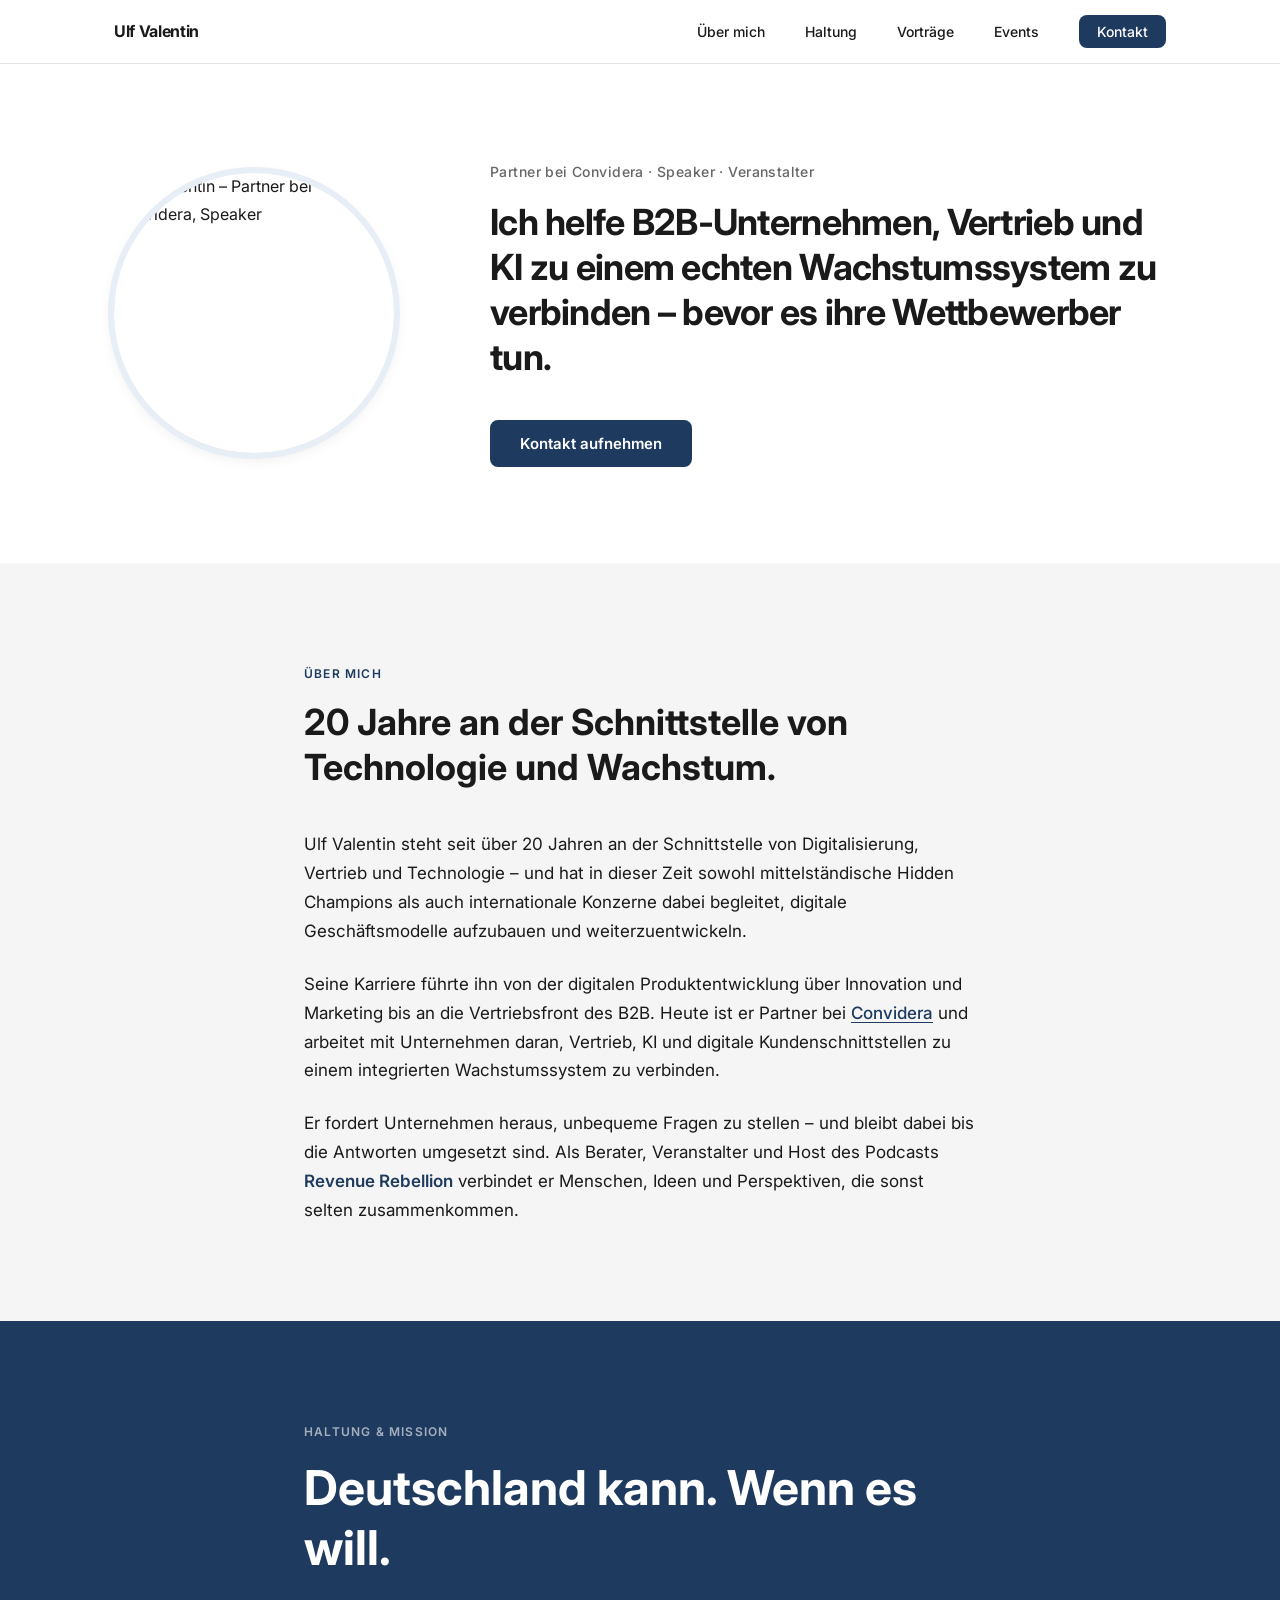
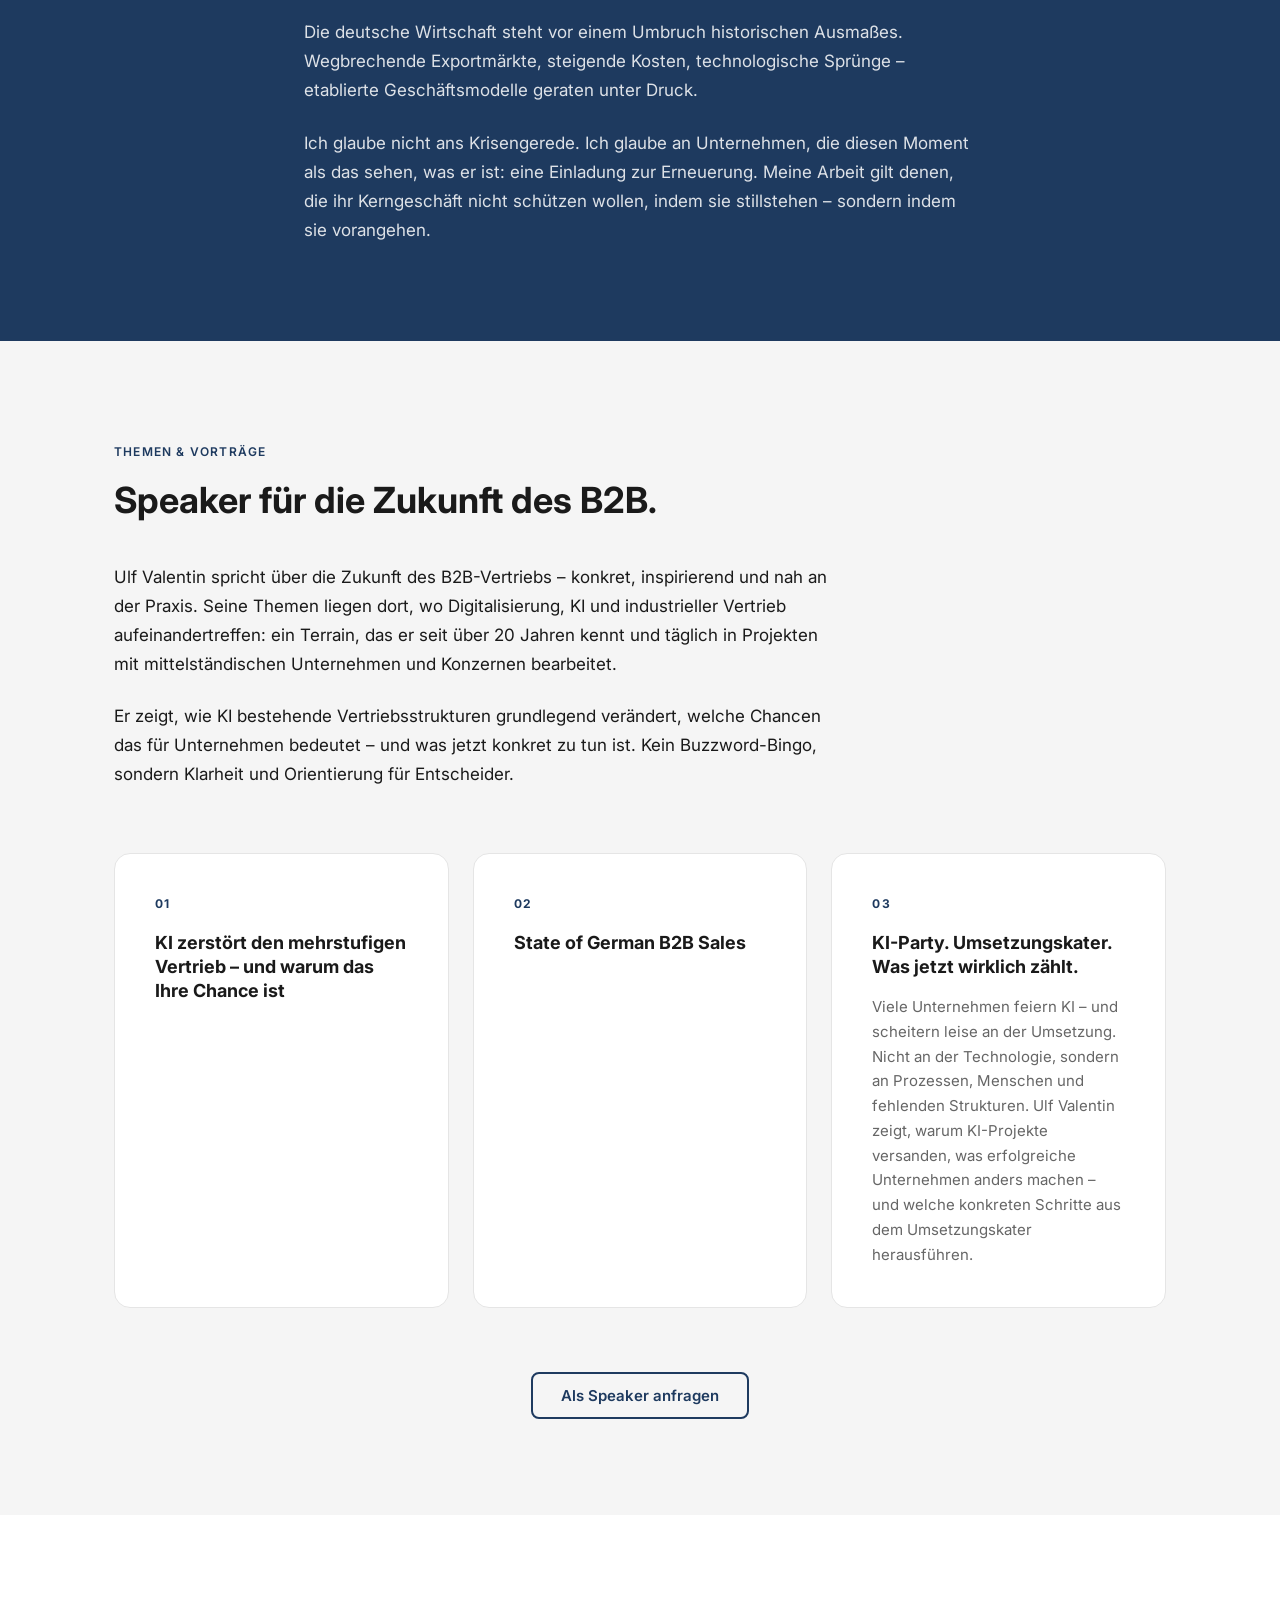
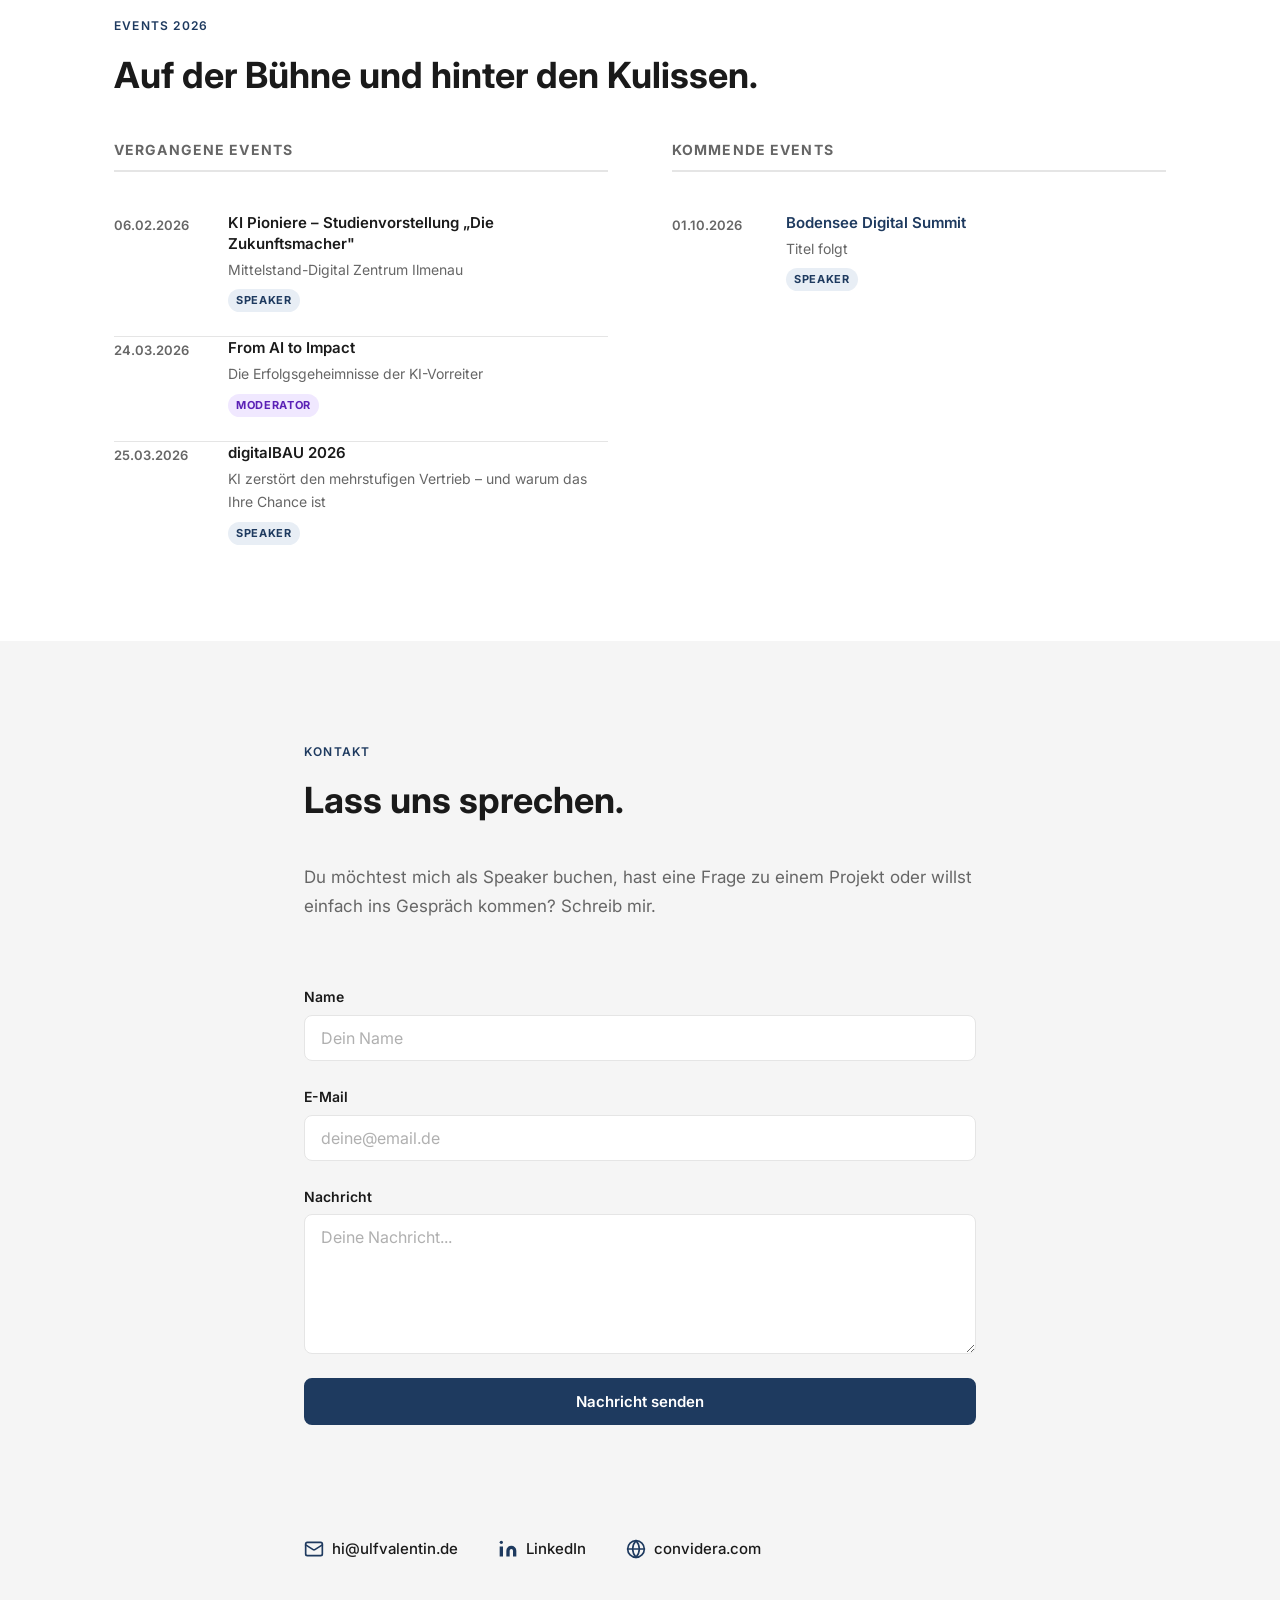
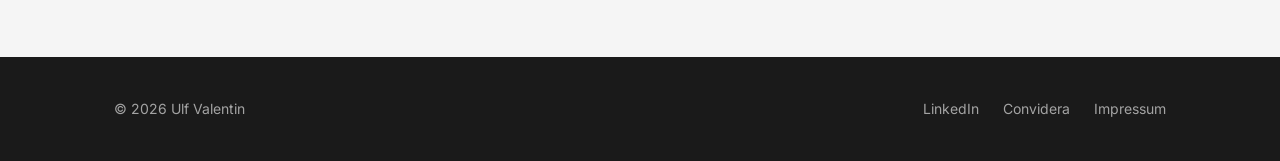
==== index.html @ 0f6b8760 "Add files via upload" ====
<!DOCTYPE html>
<html lang="de">
<head>
  <meta charset="UTF-8" />
  <meta name="viewport" content="width=device-width, initial-scale=1.0" />
  <meta name="description" content="Ulf Valentin – Partner bei Convidera, Speaker und Experte für B2B-Vertrieb und KI. Ich helfe Unternehmen, Vertrieb und KI zu einem echten Wachstumssystem zu verbinden." />
  <title>Ulf Valentin – B2B Vertrieb & KI</title>

  <!-- Favicon -->
  <link rel="icon" href="favicon.svg" type="image/svg+xml" />

  <!-- Google Fonts: Inter -->
  <link rel="preconnect" href="https://fonts.googleapis.com" />
  <link rel="preconnect" href="https://fonts.gstatic.com" crossorigin />
  <link href="https://fonts.googleapis.com/css2?family=Inter:wght@300;400;500;600;700&display=swap" rel="stylesheet" />

  <link rel="stylesheet" href="style.css" />
</head>
<body>

  <!-- ============================================================
       NAVIGATION
  ============================================================ -->
  <header class="site-header" id="top">
    <nav class="nav container">
      <a href="#top" class="nav-logo">Ulf Valentin</a>

      <!-- Desktop Navigation -->
      <ul class="nav-links" id="nav-links">
        <li><a href="#ueber-mich">Über mich</a></li>
        <li><a href="#haltung">Haltung</a></li>
        <li><a href="#vortraege">Vorträge</a></li>
        <li><a href="#events">Events</a></li>
        <li><a href="#kontakt" class="nav-cta">Kontakt</a></li>
      </ul>

      <!-- Mobile Hamburger -->
      <button class="nav-toggle" id="nav-toggle" aria-label="Navigation öffnen" aria-expanded="false">
        <span></span>
        <span></span>
        <span></span>
      </button>
    </nav>
  </header>


  <!-- ============================================================
       HERO
  ============================================================ -->
  <section class="hero">
    <div class="container hero-inner">
      <div class="hero-image-wrap">
        <img
          src="Ulf_Profilbild.jpg"
          alt="Ulf Valentin – Partner bei Convidera, Speaker"
          class="hero-image"
          width="320"
          height="320"
        />
      </div>

      <div class="hero-content">
        <p class="hero-eyebrow">Partner bei Convidera · Speaker · Veranstalter</p>
        <h1 class="hero-headline">
          Ich helfe B2B-Unternehmen, Vertrieb und KI zu einem echten Wachstumssystem zu verbinden – bevor es ihre Wettbewerber tun.
        </h1>
        <a href="#kontakt" class="btn btn-primary">Kontakt aufnehmen</a>
      </div>
    </div>
  </section>


  <!-- ============================================================
       ÜBER MICH
  ============================================================ -->
  <section class="section section-alt" id="ueber-mich">
    <div class="container section-narrow">
      <span class="section-label">Über mich</span>
      <h2 class="section-title">20 Jahre an der Schnittstelle von Technologie und Wachstum.</h2>

      <div class="bio-text">
        <p>
          Ulf Valentin steht seit über 20 Jahren an der Schnittstelle von Digitalisierung, Vertrieb und Technologie – und hat in dieser Zeit sowohl mittelständische Hidden Champions als auch internationale Konzerne dabei begleitet, digitale Geschäftsmodelle aufzubauen und weiterzuentwickeln.
        </p>
        <p>
          Seine Karriere führte ihn von der digitalen Produktentwicklung über Innovation und Marketing bis an die Vertriebsfront des B2B. Heute ist er Partner bei <a href="https://www.convidera.com" target="_blank" rel="noopener">Convidera</a> und arbeitet mit Unternehmen daran, Vertrieb, KI und digitale Kundenschnittstellen zu einem integrierten Wachstumssystem zu verbinden.
        </p>
        <p>
          Er fordert Unternehmen heraus, unbequeme Fragen zu stellen – und bleibt dabei bis die Antworten umgesetzt sind. Als Berater, Veranstalter und Host des Podcasts <strong>Revenue Rebellion</strong> verbindet er Menschen, Ideen und Perspektiven, die sonst selten zusammenkommen.
        </p>
      </div>
    </div>
  </section>


  <!-- ============================================================
       HALTUNG & MISSION
  ============================================================ -->
  <section class="section section-mission" id="haltung">
    <div class="container section-narrow">
      <span class="section-label">Haltung & Mission</span>
      <h2 class="section-title mission-headline">Deutschland kann. Wenn es will.</h2>

      <div class="mission-text">
        <p>
          Die deutsche Wirtschaft steht vor einem Umbruch historischen Ausmaßes. Wegbrechende Exportmärkte, steigende Kosten, technologische Sprünge – etablierte Geschäftsmodelle geraten unter Druck.
        </p>
        <p>
          Ich glaube nicht ans Krisengerede. Ich glaube an Unternehmen, die diesen Moment als das sehen, was er ist: eine Einladung zur Erneuerung. Meine Arbeit gilt denen, die ihr Kerngeschäft nicht schützen wollen, indem sie stillstehen – sondern indem sie vorangehen.
        </p>
      </div>
    </div>
  </section>


  <!-- ============================================================
       THEMEN & VORTRÄGE
  ============================================================ -->
  <section class="section section-alt" id="vortraege">
    <div class="container">
      <span class="section-label">Themen & Vorträge</span>
      <h2 class="section-title">Speaker für die Zukunft des B2B.</h2>

      <div class="speaker-bio">
        <p>
          Ulf Valentin spricht über die Zukunft des B2B-Vertriebs – konkret, inspirierend und nah an der Praxis. Seine Themen liegen dort, wo Digitalisierung, KI und industrieller Vertrieb aufeinandertreffen: ein Terrain, das er seit über 20 Jahren kennt und täglich in Projekten mit mittelständischen Unternehmen und Konzernen bearbeitet.
        </p>
        <p>
          Er zeigt, wie KI bestehende Vertriebsstrukturen grundlegend verändert, welche Chancen das für Unternehmen bedeutet – und was jetzt konkret zu tun ist. Kein Buzzword-Bingo, sondern Klarheit und Orientierung für Entscheider.
        </p>
      </div>

      <div class="talks-grid">

        <div class="talk-card">
          <div class="talk-number">01</div>
          <h3 class="talk-title">KI zerstört den mehrstufigen Vertrieb – und warum das Ihre Chance ist</h3>
        </div>

        <div class="talk-card">
          <div class="talk-number">02</div>
          <h3 class="talk-title">State of German B2B Sales</h3>
        </div>

        <div class="talk-card">
          <div class="talk-number">03</div>
          <h3 class="talk-title">KI-Party. Umsetzungskater. Was jetzt wirklich zählt.</h3>
          <p class="talk-desc">
            Viele Unternehmen feiern KI – und scheitern leise an der Umsetzung. Nicht an der Technologie, sondern an Prozessen, Menschen und fehlenden Strukturen. Ulf Valentin zeigt, warum KI-Projekte versanden, was erfolgreiche Unternehmen anders machen – und welche konkreten Schritte aus dem Umsetzungskater herausführen.
          </p>
        </div>

      </div>

      <div class="speaker-cta">
        <a href="#kontakt" class="btn btn-outline">Als Speaker anfragen</a>
      </div>
    </div>
  </section>


  <!-- ============================================================
       EVENTS
  ============================================================ -->
  <section class="section" id="events">
    <div class="container">
      <span class="section-label">Events 2026</span>
      <h2 class="section-title">Auf der Bühne und hinter den Kulissen.</h2>

      <div class="events-grid">

        <!-- Vergangene Events -->
        <div class="events-column">
          <h3 class="events-subheading">Vergangene Events</h3>

          <div class="event-item">
            <div class="event-date">06.02.2026</div>
            <div class="event-details">
              <strong class="event-name">KI Pioniere – Studienvorstellung „Die Zukunftsmacher"</strong>
              <span class="event-org">Mittelstand-Digital Zentrum Ilmenau</span>
              <span class="event-role role-speaker">Speaker</span>
            </div>
          </div>

          <div class="event-item">
            <div class="event-date">24.03.2026</div>
            <div class="event-details">
              <strong class="event-name">From AI to Impact</strong>
              <span class="event-talk">Die Erfolgsgeheimnisse der KI-Vorreiter</span>
              <span class="event-role role-moderator">Moderator</span>
            </div>
          </div>

          <div class="event-item">
            <div class="event-date">25.03.2026</div>
            <div class="event-details">
              <strong class="event-name">digitalBAU 2026</strong>
              <span class="event-talk">KI zerstört den mehrstufigen Vertrieb – und warum das Ihre Chance ist</span>
              <span class="event-role role-speaker">Speaker</span>
            </div>
          </div>
        </div>

        <!-- Kommende Events -->
        <div class="events-column">
          <h3 class="events-subheading">Kommende Events</h3>

          <div class="event-item event-upcoming">
            <div class="event-date">01.10.2026</div>
            <div class="event-details">
              <strong class="event-name">Bodensee Digital Summit</strong>
              <span class="event-talk">Titel folgt</span>
              <span class="event-role role-speaker">Speaker</span>
            </div>
          </div>
        </div>

      </div>
    </div>
  </section>


  <!-- ============================================================
       KONTAKT
  ============================================================ -->
  <section class="section section-alt" id="kontakt">
    <div class="container section-narrow">
      <span class="section-label">Kontakt</span>
      <h2 class="section-title">Lass uns sprechen.</h2>

      <p class="contact-intro">
        Du möchtest mich als Speaker buchen, hast eine Frage zu einem Projekt oder willst einfach ins Gespräch kommen? Schreib mir.
      </p>

      <!-- Kontaktformular via Formspree -->
      <!-- Ersetze DEINE_FORMSPREE_ID mit deiner Formspree-Formular-ID nach Registrierung auf formspree.io -->
      <form
        action="https://formspree.io/f/DEINE_FORMSPREE_ID"
        method="POST"
        class="contact-form"
        id="contact-form"
      >
        <div class="form-group">
          <label for="name">Name</label>
          <input
            type="text"
            id="name"
            name="name"
            placeholder="Dein Name"
            required
            autocomplete="name"
          />
        </div>

        <div class="form-group">
          <label for="email">E-Mail</label>
          <input
            type="email"
            id="email"
            name="email"
            placeholder="deine@email.de"
            required
            autocomplete="email"
          />
        </div>

        <div class="form-group">
          <label for="message">Nachricht</label>
          <textarea
            id="message"
            name="message"
            rows="5"
            placeholder="Deine Nachricht..."
            required
          ></textarea>
        </div>

        <!-- Honeypot-Feld gegen Spam (unsichtbar für echte User) -->
        <input type="text" name="_gotcha" style="display:none" />

        <!-- Weiterleitungs-URL nach dem Absenden -->
        <input type="hidden" name="_next" value="https://ulfvalentin.de/#kontakt" />

        <button type="submit" class="btn btn-primary btn-full">Nachricht senden</button>

        <p class="form-success" id="form-success" aria-live="polite"></p>
      </form>

      <!-- Direkte Kontaktoptionen -->
      <div class="contact-links">
        <a href="mailto:hi@ulfvalentin.de" class="contact-link">
          <svg aria-hidden="true" width="20" height="20" viewBox="0 0 24 24" fill="none" stroke="currentColor" stroke-width="2" stroke-linecap="round" stroke-linejoin="round"><rect x="2" y="4" width="20" height="16" rx="2"/><path d="m22 7-8.97 5.7a1.94 1.94 0 0 1-2.06 0L2 7"/></svg>
          hi@ulfvalentin.de
        </a>
        <a href="https://www.linkedin.com/in/uvalentin/" target="_blank" rel="noopener" class="contact-link">
          <svg aria-hidden="true" width="20" height="20" viewBox="0 0 24 24" fill="currentColor"><path d="M16 8a6 6 0 0 1 6 6v7h-4v-7a2 2 0 0 0-2-2 2 2 0 0 0-2 2v7h-4v-7a6 6 0 0 1 6-6z"/><rect x="2" y="9" width="4" height="12"/><circle cx="4" cy="4" r="2"/></svg>
          LinkedIn
        </a>
        <a href="https://www.convidera.com" target="_blank" rel="noopener" class="contact-link">
          <svg aria-hidden="true" width="20" height="20" viewBox="0 0 24 24" fill="none" stroke="currentColor" stroke-width="2" stroke-linecap="round" stroke-linejoin="round"><circle cx="12" cy="12" r="10"/><path d="M12 2a15.3 15.3 0 0 1 4 10 15.3 15.3 0 0 1-4 10 15.3 15.3 0 0 1-4-10 15.3 15.3 0 0 1 4-10z"/><path d="M2 12h20"/></svg>
          convidera.com
        </a>
      </div>
    </div>
  </section>


  <!-- ============================================================
       FOOTER
  ============================================================ -->
  <footer class="footer">
    <div class="container footer-inner">
      <p class="footer-copy">© 2026 Ulf Valentin</p>

      <nav class="footer-links" aria-label="Footer Navigation">
        <a href="https://www.linkedin.com/in/uvalentin/" target="_blank" rel="noopener">LinkedIn</a>
        <a href="https://www.convidera.com" target="_blank" rel="noopener">Convidera</a>
        <a href="impressum.html">Impressum</a>
      </nav>
    </div>
  </footer>


  <!-- ============================================================
       MINIMAL JAVASCRIPT: Mobile Navigation
  ============================================================ -->
  <script>
    const toggle = document.getElementById('nav-toggle');
    const navLinks = document.getElementById('nav-links');

    toggle.addEventListener('click', function () {
      const isOpen = navLinks.classList.toggle('is-open');
      toggle.setAttribute('aria-expanded', isOpen);
    });

    // Close mobile nav when a link is clicked
    navLinks.querySelectorAll('a').forEach(function (link) {
      link.addEventListener('click', function () {
        navLinks.classList.remove('is-open');
        toggle.setAttribute('aria-expanded', 'false');
      });
    });
  </script>

</body>
</html>
---- style.css ----
/* ============================================================
   STYLE.CSS – ulfvalentin.de
   Mobile-first, pure CSS, keine Frameworks
   ============================================================ */


/* ------------------------------------------------------------
   CSS CUSTOM PROPERTIES (Design Tokens)
------------------------------------------------------------ */
:root {
  --color-bg:        #ffffff;
  --color-bg-alt:    #f5f5f5;
  --color-text:      #1a1a1a;
  --color-text-muted:#666666;
  --color-accent:    #1e3a5f;
  --color-accent-light: #e8eef5;
  --color-border:    #e5e5e5;

  --font-family: 'Inter', system-ui, -apple-system, sans-serif;

  --space-xs:  0.5rem;   /*  8px */
  --space-sm:  1rem;     /* 16px */
  --space-md:  1.5rem;   /* 24px */
  --space-lg:  2.5rem;   /* 40px */
  --space-xl:  4rem;     /* 64px */
  --space-2xl: 6rem;     /* 96px */

  --radius-sm: 4px;
  --radius-md: 8px;
  --radius-lg: 16px;
  --radius-full: 9999px;

  --shadow-sm: 0 1px 3px rgba(0,0,0,.08);
  --shadow-md: 0 4px 16px rgba(0,0,0,.10);

  --transition: 0.2s ease;

  --max-width: 1100px;
  --max-width-narrow: 720px;

  --header-height: 64px;
}


/* ------------------------------------------------------------
   RESET & BASE
------------------------------------------------------------ */
*, *::before, *::after {
  box-sizing: border-box;
  margin: 0;
  padding: 0;
}

html {
  scroll-behavior: smooth;
  scroll-padding-top: var(--header-height);
  font-size: 16px;
}

body {
  font-family: var(--font-family);
  color: var(--color-text);
  background: var(--color-bg);
  line-height: 1.7;
  -webkit-font-smoothing: antialiased;
}

img {
  display: block;
  max-width: 100%;
  height: auto;
}

a {
  color: var(--color-accent);
  text-decoration: none;
  transition: opacity var(--transition);
}

a:hover {
  opacity: 0.75;
}

ul {
  list-style: none;
}

button {
  cursor: pointer;
  border: none;
  background: none;
  font-family: inherit;
}


/* ------------------------------------------------------------
   LAYOUT HELPERS
------------------------------------------------------------ */
.container {
  width: 100%;
  max-width: var(--max-width);
  margin: 0 auto;
  padding: 0 var(--space-md);
}

.section-narrow {
  max-width: var(--max-width-narrow);
  margin: 0 auto;
}

.section {
  padding: var(--space-xl) 0;
}

.section-alt {
  background: var(--color-bg-alt);
}


/* ------------------------------------------------------------
   TYPOGRAPHY COMPONENTS
------------------------------------------------------------ */
.section-label {
  display: inline-block;
  font-size: 0.75rem;
  font-weight: 600;
  letter-spacing: 0.1em;
  text-transform: uppercase;
  color: var(--color-accent);
  margin-bottom: var(--space-sm);
}

.section-title {
  font-size: clamp(1.5rem, 4vw, 2.25rem);
  font-weight: 700;
  line-height: 1.25;
  color: var(--color-text);
  margin-bottom: var(--space-lg);
}

.section-title.mission-headline {
  font-size: clamp(2rem, 5vw, 3rem);
  color: var(--color-accent);
}


/* ------------------------------------------------------------
   BUTTONS
------------------------------------------------------------ */
.btn {
  display: inline-flex;
  align-items: center;
  justify-content: center;
  gap: var(--space-xs);
  padding: 0.875rem 1.75rem;
  border-radius: var(--radius-md);
  font-size: 0.9375rem;
  font-weight: 600;
  font-family: inherit;
  line-height: 1;
  transition: background var(--transition), color var(--transition), box-shadow var(--transition), transform var(--transition);
  cursor: pointer;
  text-decoration: none;
}

.btn:hover {
  opacity: 1;
  transform: translateY(-1px);
}

.btn-primary {
  background: var(--color-accent);
  color: #ffffff;
  border: 2px solid var(--color-accent);
}

.btn-primary:hover {
  background: #162e4d;
  border-color: #162e4d;
  box-shadow: var(--shadow-md);
}

.btn-outline {
  background: transparent;
  color: var(--color-accent);
  border: 2px solid var(--color-accent);
}

.btn-outline:hover {
  background: var(--color-accent-light);
}

.btn-full {
  width: 100%;
}


/* ------------------------------------------------------------
   NAVIGATION
------------------------------------------------------------ */
.site-header {
  position: sticky;
  top: 0;
  z-index: 100;
  background: rgba(255,255,255,0.95);
  backdrop-filter: blur(8px);
  border-bottom: 1px solid var(--color-border);
  height: var(--header-height);
}

.nav {
  display: flex;
  align-items: center;
  justify-content: space-between;
  height: 100%;
}

.nav-logo {
  font-size: 1rem;
  font-weight: 700;
  color: var(--color-text);
  letter-spacing: -0.02em;
  text-decoration: none;
}

.nav-logo:hover {
  opacity: 1;
  color: var(--color-accent);
}

.nav-links {
  display: flex;
  align-items: center;
  gap: var(--space-lg);
}

.nav-links a {
  font-size: 0.875rem;
  font-weight: 500;
  color: var(--color-text);
  text-decoration: none;
  transition: color var(--transition);
}

.nav-links a:hover {
  color: var(--color-accent);
  opacity: 1;
}

.nav-cta {
  background: var(--color-accent);
  color: #ffffff !important;
  padding: 0.5rem 1.125rem;
  border-radius: var(--radius-md);
  transition: background var(--transition) !important;
}

.nav-cta:hover {
  background: #162e4d !important;
  opacity: 1 !important;
}

/* Hamburger Button */
.nav-toggle {
  display: none;
  flex-direction: column;
  justify-content: space-between;
  width: 24px;
  height: 18px;
  padding: 0;
  background: none;
  border: none;
  cursor: pointer;
}

.nav-toggle span {
  display: block;
  width: 100%;
  height: 2px;
  background: var(--color-text);
  border-radius: 2px;
  transition: transform var(--transition), opacity var(--transition);
}


/* ------------------------------------------------------------
   HERO
------------------------------------------------------------ */
.hero {
  padding: var(--space-xl) 0;
  background: var(--color-bg);
}

.hero-inner {
  display: flex;
  flex-direction: column;
  align-items: center;
  gap: var(--space-xl);
  text-align: center;
}

.hero-image-wrap {
  flex-shrink: 0;
}

.hero-image {
  width: 200px;
  height: 200px;
  border-radius: var(--radius-full);
  object-fit: cover;
  object-position: center top;
  box-shadow: 0 0 0 6px var(--color-accent-light), var(--shadow-md);
}

.hero-content {
  max-width: 680px;
}

.hero-eyebrow {
  font-size: 0.875rem;
  font-weight: 500;
  color: var(--color-text-muted);
  letter-spacing: 0.03em;
  margin-bottom: var(--space-sm);
}

.hero-headline {
  font-size: clamp(1.5rem, 4vw, 2.25rem);
  font-weight: 700;
  line-height: 1.25;
  color: var(--color-text);
  margin-bottom: var(--space-lg);
  letter-spacing: -0.02em;
}


/* ------------------------------------------------------------
   ÜBER MICH
------------------------------------------------------------ */
.bio-text p {
  font-size: 1.0625rem;
  color: var(--color-text);
  margin-bottom: var(--space-md);
}

.bio-text p:last-child {
  margin-bottom: 0;
}

.bio-text a {
  font-weight: 500;
  text-decoration: underline;
  text-underline-offset: 3px;
}

.bio-text strong {
  font-weight: 600;
  color: var(--color-accent);
}


/* ------------------------------------------------------------
   MISSION
------------------------------------------------------------ */
.section-mission {
  background: var(--color-accent);
}

.section-mission .section-label {
  color: rgba(255,255,255,0.6);
}

.section-mission .section-title {
  color: #ffffff;
}

.mission-text p {
  font-size: 1.0625rem;
  color: rgba(255,255,255,0.85);
  margin-bottom: var(--space-md);
}

.mission-text p:last-child {
  margin-bottom: 0;
}


/* ------------------------------------------------------------
   THEMEN & VORTRÄGE
------------------------------------------------------------ */
.speaker-bio {
  max-width: var(--max-width-narrow);
  margin-bottom: var(--space-xl);
}

.speaker-bio p {
  font-size: 1.0625rem;
  color: var(--color-text);
  margin-bottom: var(--space-md);
}

.speaker-bio p:last-child {
  margin-bottom: 0;
}

.talks-grid {
  display: grid;
  grid-template-columns: 1fr;
  gap: var(--space-md);
  margin-bottom: var(--space-xl);
}

.talk-card {
  background: var(--color-bg);
  border: 1px solid var(--color-border);
  border-radius: var(--radius-lg);
  padding: var(--space-lg);
  position: relative;
  transition: box-shadow var(--transition), transform var(--transition);
}

.talk-card:hover {
  box-shadow: var(--shadow-md);
  transform: translateY(-2px);
}

.talk-number {
  font-size: 0.75rem;
  font-weight: 700;
  letter-spacing: 0.1em;
  color: var(--color-accent);
  margin-bottom: var(--space-sm);
}

.talk-title {
  font-size: 1.125rem;
  font-weight: 700;
  line-height: 1.35;
  color: var(--color-text);
  margin-bottom: var(--space-sm);
}

.talk-desc {
  font-size: 0.9375rem;
  color: var(--color-text-muted);
  line-height: 1.65;
  margin-top: var(--space-sm);
}

.speaker-cta {
  text-align: center;
}


/* ------------------------------------------------------------
   EVENTS
------------------------------------------------------------ */
.events-grid {
  display: grid;
  grid-template-columns: 1fr;
  gap: var(--space-xl);
}

.events-subheading {
  font-size: 0.875rem;
  font-weight: 700;
  text-transform: uppercase;
  letter-spacing: 0.08em;
  color: var(--color-text-muted);
  margin-bottom: var(--space-lg);
  padding-bottom: var(--space-xs);
  border-bottom: 2px solid var(--color-border);
}

.event-item {
  display: flex;
  gap: var(--space-md);
  padding-bottom: var(--space-md);
  border-bottom: 1px solid var(--color-border);
}

.event-item:last-child {
  border-bottom: none;
  padding-bottom: 0;
}

.event-upcoming .event-name {
  color: var(--color-accent);
}

.event-date {
  flex-shrink: 0;
  font-size: 0.8125rem;
  font-weight: 600;
  color: var(--color-text-muted);
  min-width: 90px;
  padding-top: 2px;
}

.event-details {
  display: flex;
  flex-direction: column;
  gap: 4px;
}

.event-name {
  font-size: 0.9375rem;
  font-weight: 600;
  color: var(--color-text);
  line-height: 1.4;
}

.event-org,
.event-talk {
  font-size: 0.875rem;
  color: var(--color-text-muted);
}

.event-role {
  display: inline-block;
  font-size: 0.6875rem;
  font-weight: 700;
  letter-spacing: 0.06em;
  text-transform: uppercase;
  padding: 2px 8px;
  border-radius: var(--radius-full);
  width: fit-content;
  margin-top: 4px;
}

.role-speaker {
  background: var(--color-accent-light);
  color: var(--color-accent);
}

.role-moderator {
  background: #f0e8ff;
  color: #5b21b6;
}


/* ------------------------------------------------------------
   KONTAKT
------------------------------------------------------------ */
.contact-intro {
  font-size: 1.0625rem;
  color: var(--color-text-muted);
  margin-bottom: var(--space-xl);
}

.contact-form {
  display: flex;
  flex-direction: column;
  gap: var(--space-md);
  margin-bottom: var(--space-xl);
}

.form-group {
  display: flex;
  flex-direction: column;
  gap: 6px;
}

.form-group label {
  font-size: 0.875rem;
  font-weight: 600;
  color: var(--color-text);
}

.form-group input,
.form-group textarea {
  width: 100%;
  padding: 0.75rem 1rem;
  font-family: inherit;
  font-size: 1rem;
  color: var(--color-text);
  background: var(--color-bg);
  border: 1.5px solid var(--color-border);
  border-radius: var(--radius-md);
  transition: border-color var(--transition), box-shadow var(--transition);
  appearance: none;
  -webkit-appearance: none;
}

.form-group input:focus,
.form-group textarea:focus {
  outline: none;
  border-color: var(--color-accent);
  box-shadow: 0 0 0 3px rgba(30,58,95,0.12);
}

.form-group input::placeholder,
.form-group textarea::placeholder {
  color: #b0b0b0;
}

.form-group textarea {
  resize: vertical;
  min-height: 140px;
}

.form-success {
  font-size: 0.9375rem;
  color: #15803d;
  min-height: 1.5em;
}

/* Direct Contact Links */
.contact-links {
  display: flex;
  flex-direction: column;
  gap: var(--space-sm);
}

.contact-link {
  display: inline-flex;
  align-items: center;
  gap: var(--space-xs);
  font-size: 0.9375rem;
  font-weight: 500;
  color: var(--color-text);
  text-decoration: none;
  transition: color var(--transition);
}

.contact-link:hover {
  color: var(--color-accent);
  opacity: 1;
}

.contact-link svg {
  flex-shrink: 0;
  color: var(--color-accent);
}


/* ------------------------------------------------------------
   FOOTER
------------------------------------------------------------ */
.footer {
  background: var(--color-text);
  color: rgba(255,255,255,0.6);
  padding: var(--space-lg) 0;
}

.footer-inner {
  display: flex;
  flex-direction: column;
  align-items: center;
  gap: var(--space-md);
  text-align: center;
}

.footer-copy {
  font-size: 0.875rem;
}

.footer-links {
  display: flex;
  flex-wrap: wrap;
  justify-content: center;
  gap: var(--space-md);
}

.footer-links a {
  font-size: 0.875rem;
  color: rgba(255,255,255,0.6);
  text-decoration: none;
  transition: color var(--transition);
}

.footer-links a:hover {
  color: #ffffff;
  opacity: 1;
}


/* ============================================================
   RESPONSIVE BREAKPOINTS
   Mobile-first: styles above are for small screens.
   Tablet: min-width 640px
   Desktop: min-width 900px
============================================================ */

/* ---- Tablet (640px+) ---- */
@media (min-width: 640px) {

  .hero-image {
    width: 240px;
    height: 240px;
  }

  .talks-grid {
    grid-template-columns: repeat(2, 1fr);
  }

  .talks-grid .talk-card:last-child {
    grid-column: 1 / -1;
  }

  .events-grid {
    grid-template-columns: repeat(2, 1fr);
    gap: var(--space-xl);
  }

  .contact-links {
    flex-direction: row;
    flex-wrap: wrap;
    gap: var(--space-lg);
  }

  .footer-inner {
    flex-direction: row;
    justify-content: space-between;
    text-align: left;
  }
}


/* ---- Desktop (900px+) ---- */
@media (min-width: 900px) {

  .section {
    padding: var(--space-2xl) 0;
  }

  /* Hero: side-by-side layout */
  .hero {
    padding: var(--space-2xl) 0;
  }

  .hero-inner {
    flex-direction: row;
    text-align: left;
    align-items: center;
    gap: var(--space-2xl);
  }

  .hero-image {
    width: 280px;
    height: 280px;
  }

  .hero-content {
    flex: 1;
  }

  /* Talks: 3-column layout */
  .talks-grid {
    grid-template-columns: repeat(3, 1fr);
  }

  .talks-grid .talk-card:last-child {
    grid-column: auto;
  }

  /* Mobile nav hidden, desktop nav visible */
  .nav-toggle {
    display: none;
  }

  .nav-links {
    display: flex !important;
    position: static;
    flex-direction: row;
    background: none;
    border: none;
    padding: 0;
    box-shadow: none;
  }
}


/* ---- Mobile Navigation Overlay ---- */
@media (max-width: 899px) {

  .nav-toggle {
    display: flex;
  }

  .nav-links {
    display: none;
    flex-direction: column;
    align-items: flex-start;
    position: absolute;
    top: var(--header-height);
    left: 0;
    right: 0;
    background: var(--color-bg);
    border-bottom: 1px solid var(--color-border);
    padding: var(--space-md);
    gap: var(--space-md);
    box-shadow: var(--shadow-md);
  }

  .nav-links.is-open {
    display: flex;
  }

  .nav-links a {
    font-size: 1rem;
  }

  .nav-cta {
    width: 100%;
    text-align: center;
    padding: 0.75rem 1.125rem !important;
  }

  /* Animate hamburger to X when open */
  .nav-toggle[aria-expanded="true"] span:nth-child(1) {
    transform: translateY(8px) rotate(45deg);
  }

  .nav-toggle[aria-expanded="true"] span:nth-child(2) {
    opacity: 0;
  }

  .nav-toggle[aria-expanded="true"] span:nth-child(3) {
    transform: translateY(-8px) rotate(-45deg);
  }

  /* Fix mobile nav stacking context */
  .site-header {
    position: sticky;
    isolation: isolate;
  }
}
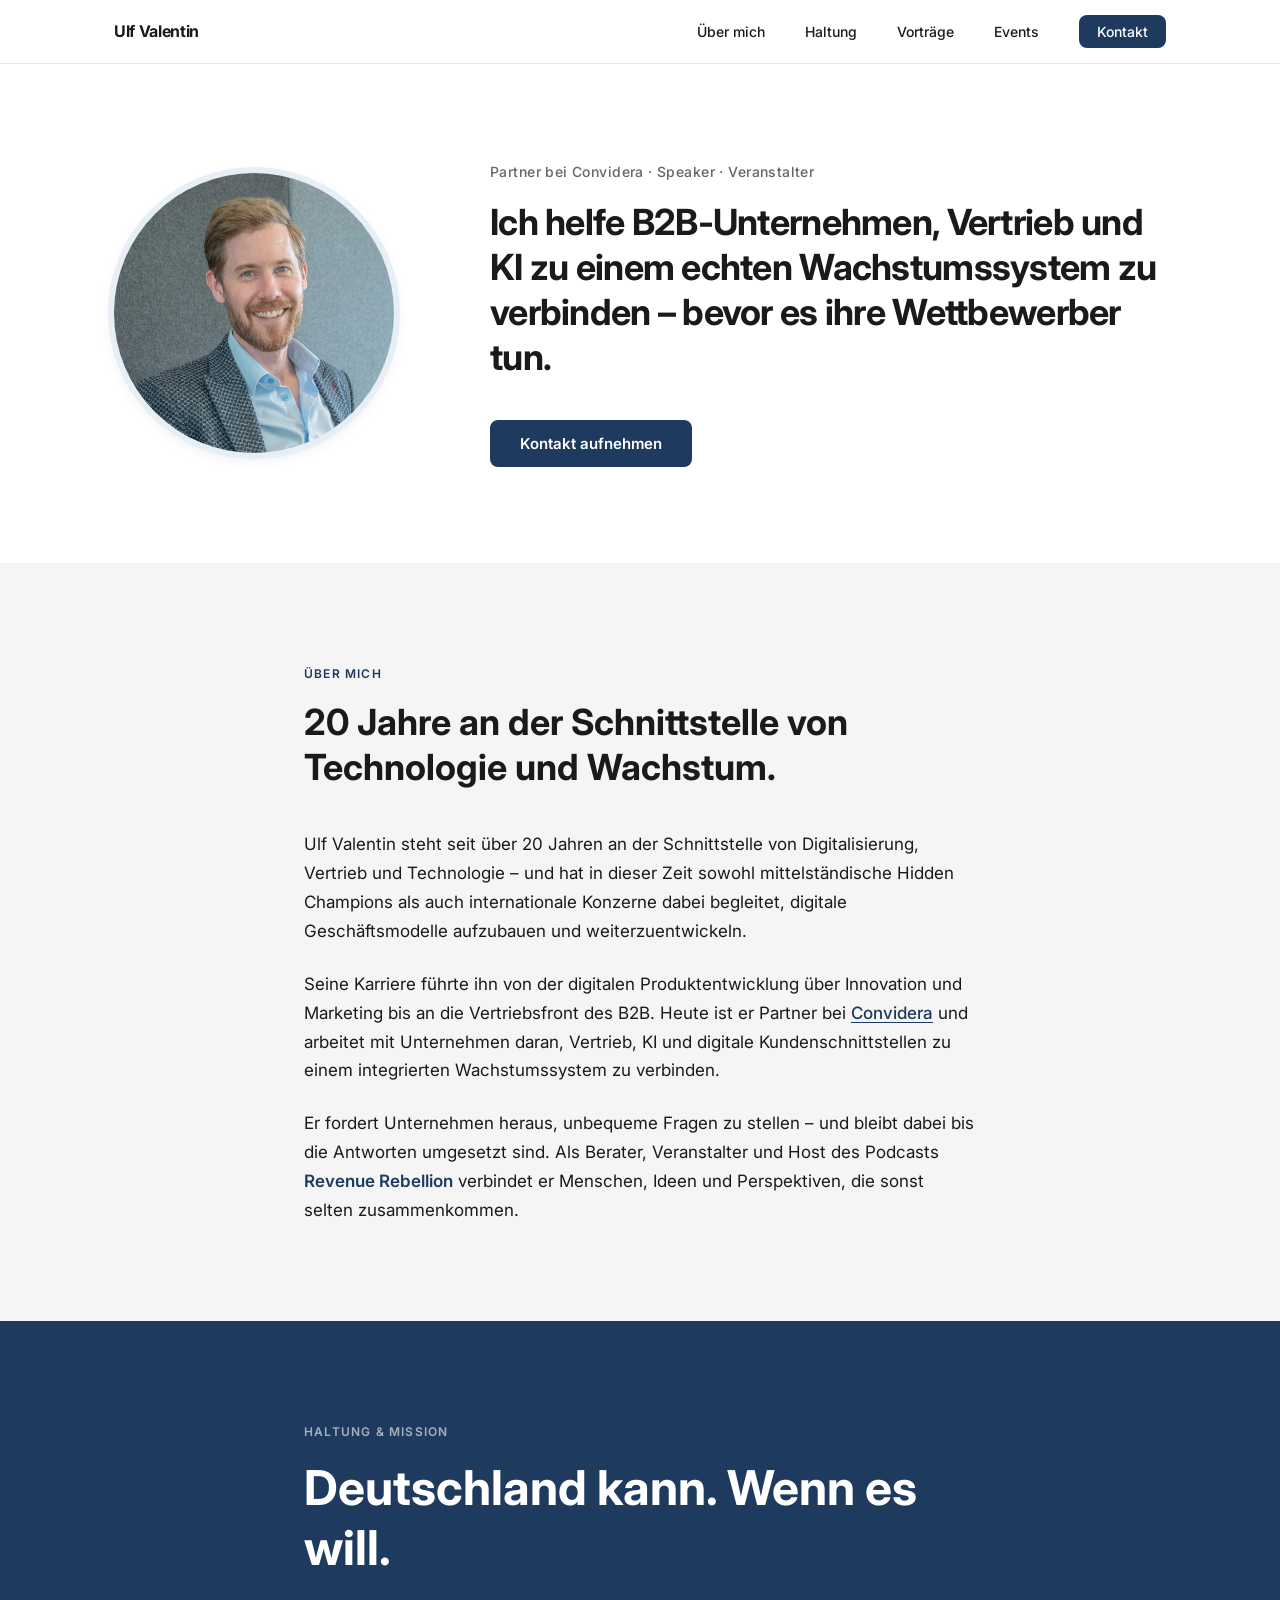
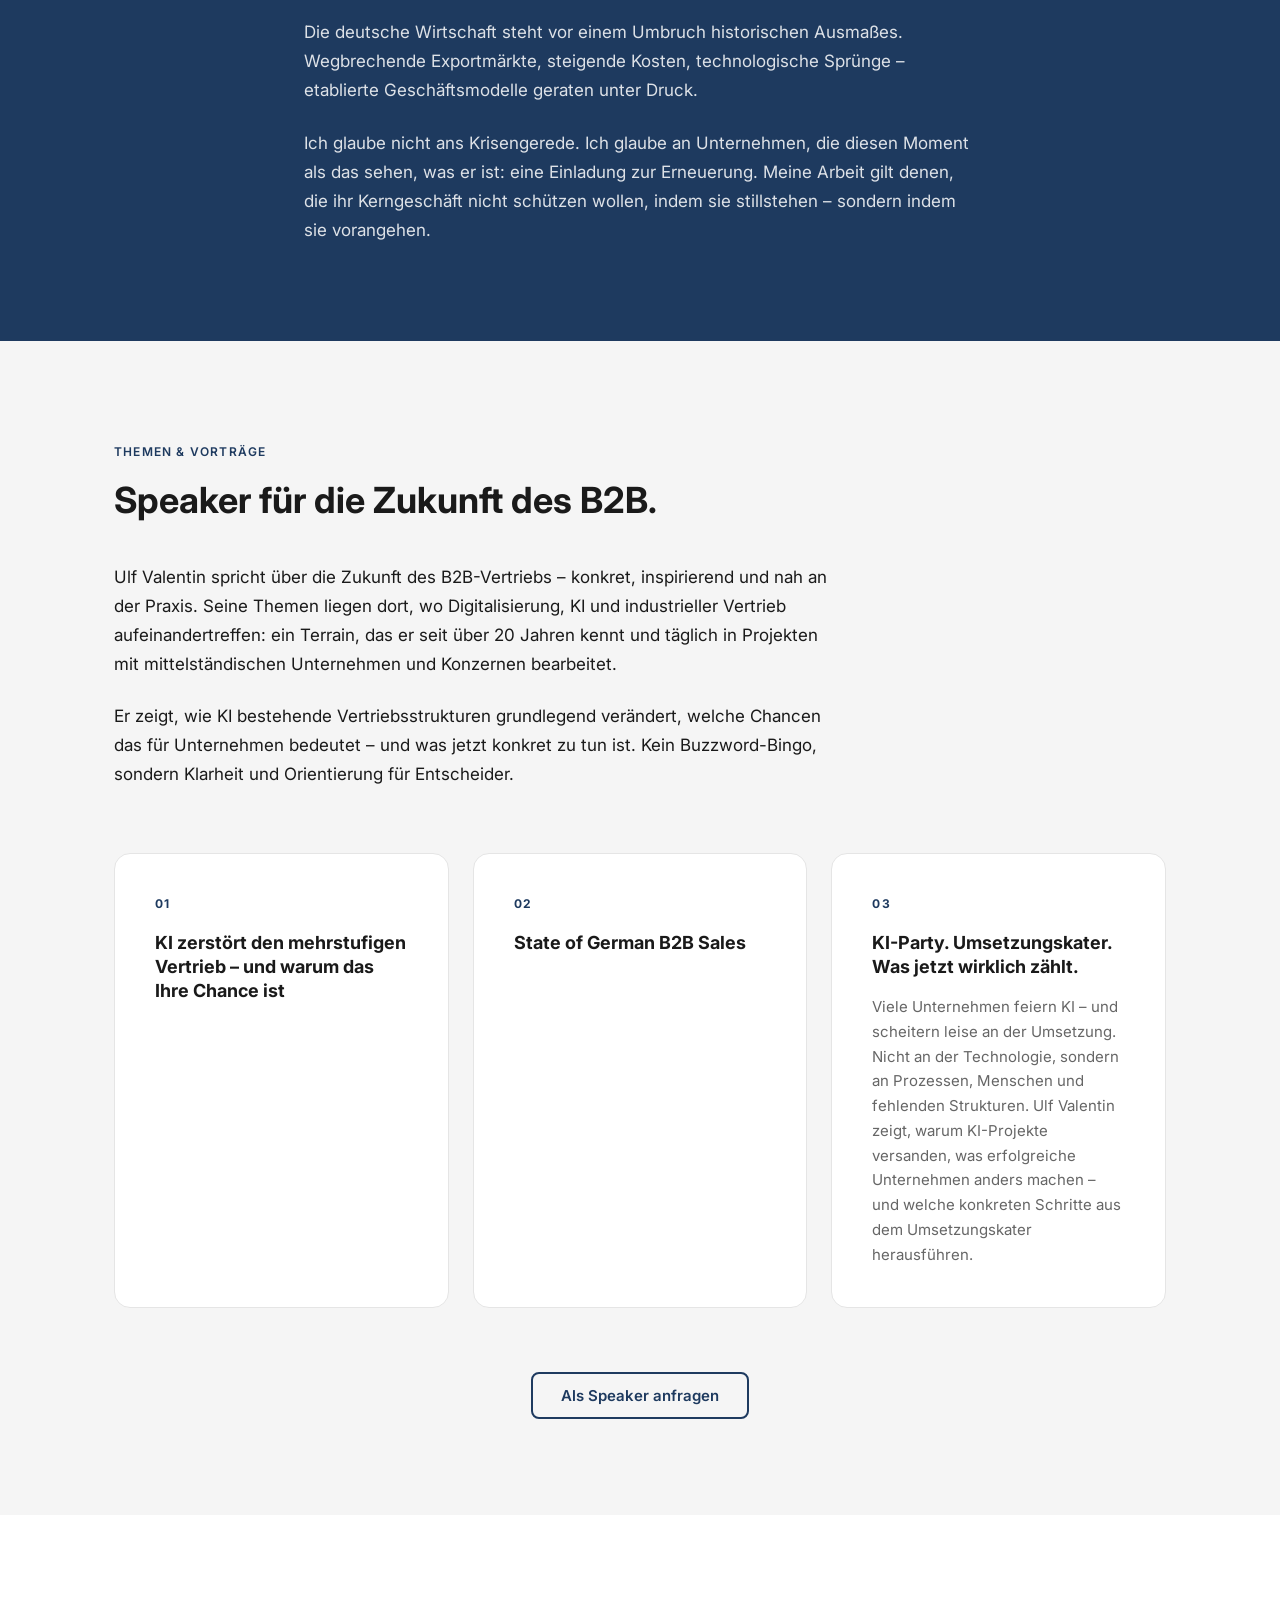
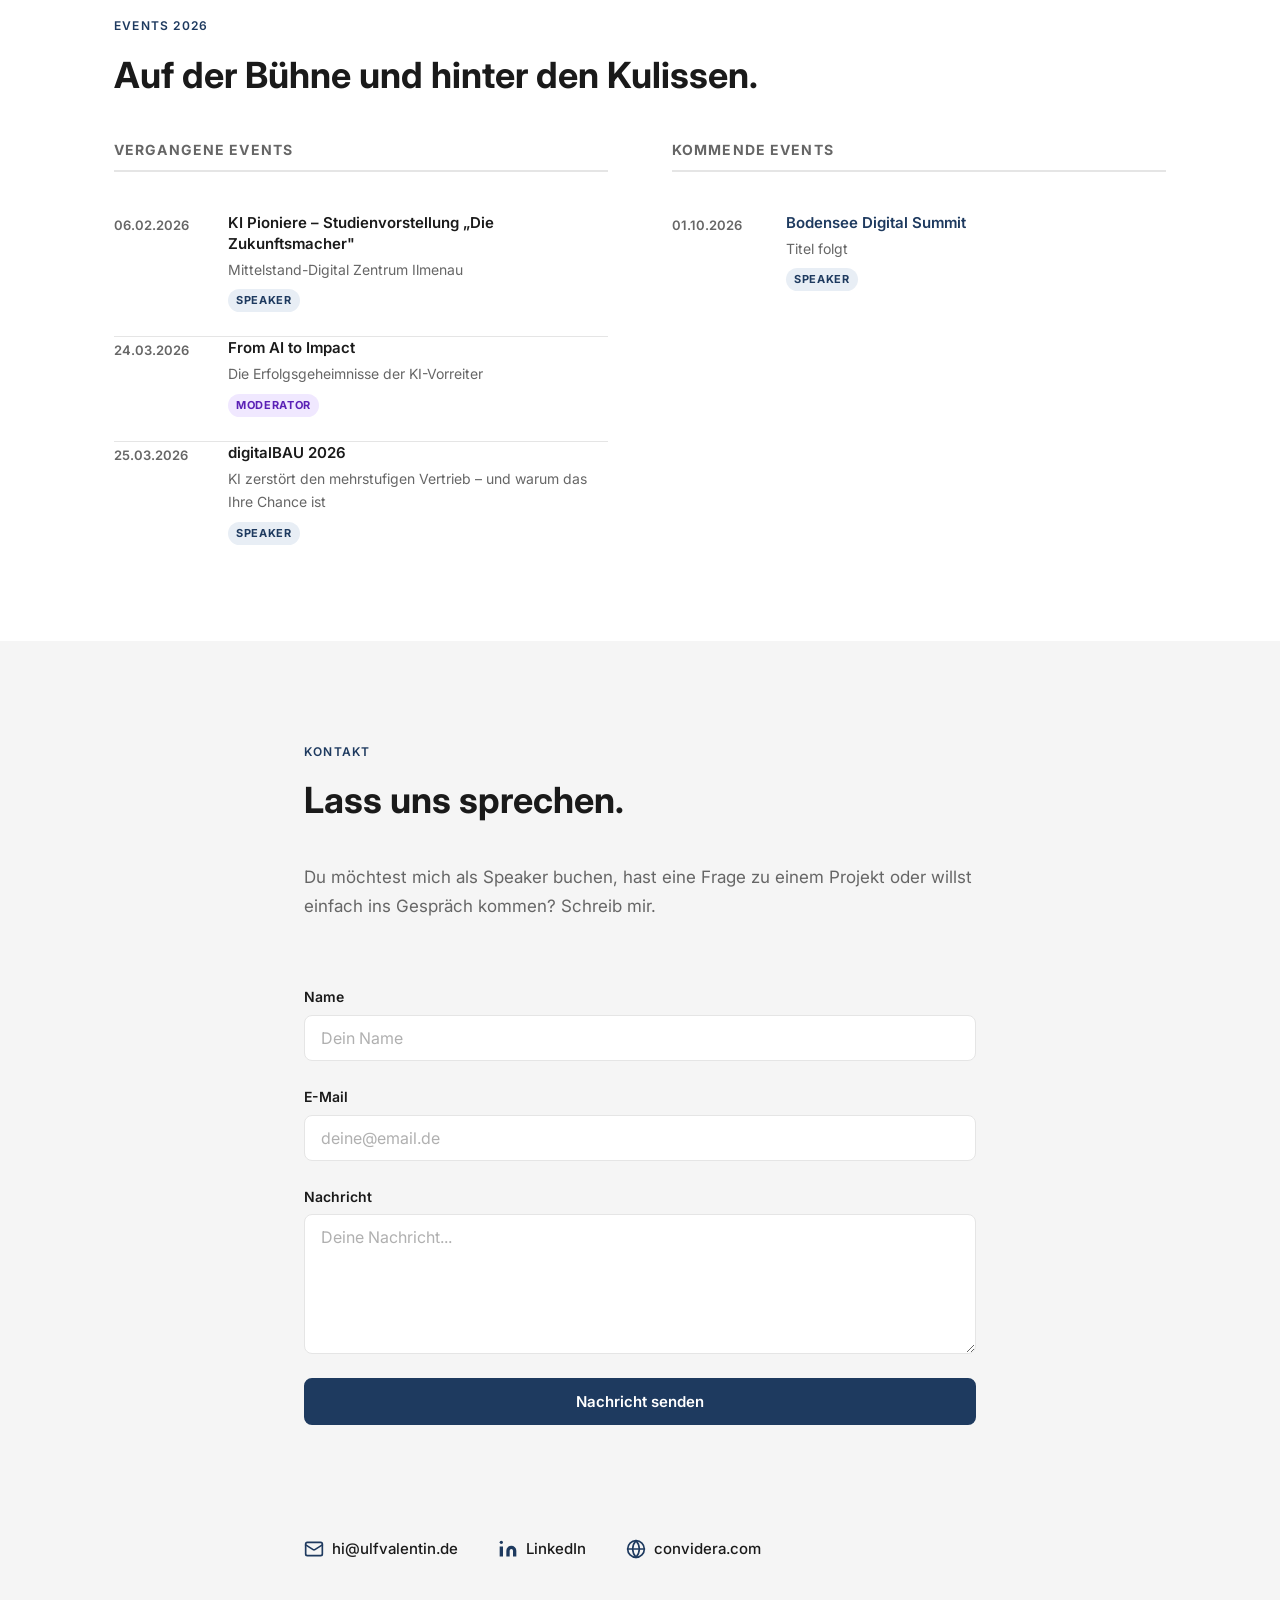
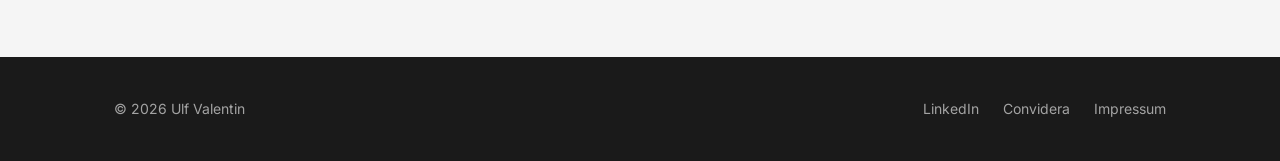
==== commit bfdce79b: "Update index.html" ====
--- a/index.html
+++ b/index.html
@@ -235,7 +235,7 @@
       <!-- Kontaktformular via Formspree -->
       <!-- Ersetze DEINE_FORMSPREE_ID mit deiner Formspree-Formular-ID nach Registrierung auf formspree.io -->
       <form
-        action="https://formspree.io/f/DEINE_FORMSPREE_ID"
+        action="https://formspree.io/f/mlgkklgb"
         method="POST"
         class="contact-form"
         id="contact-form"
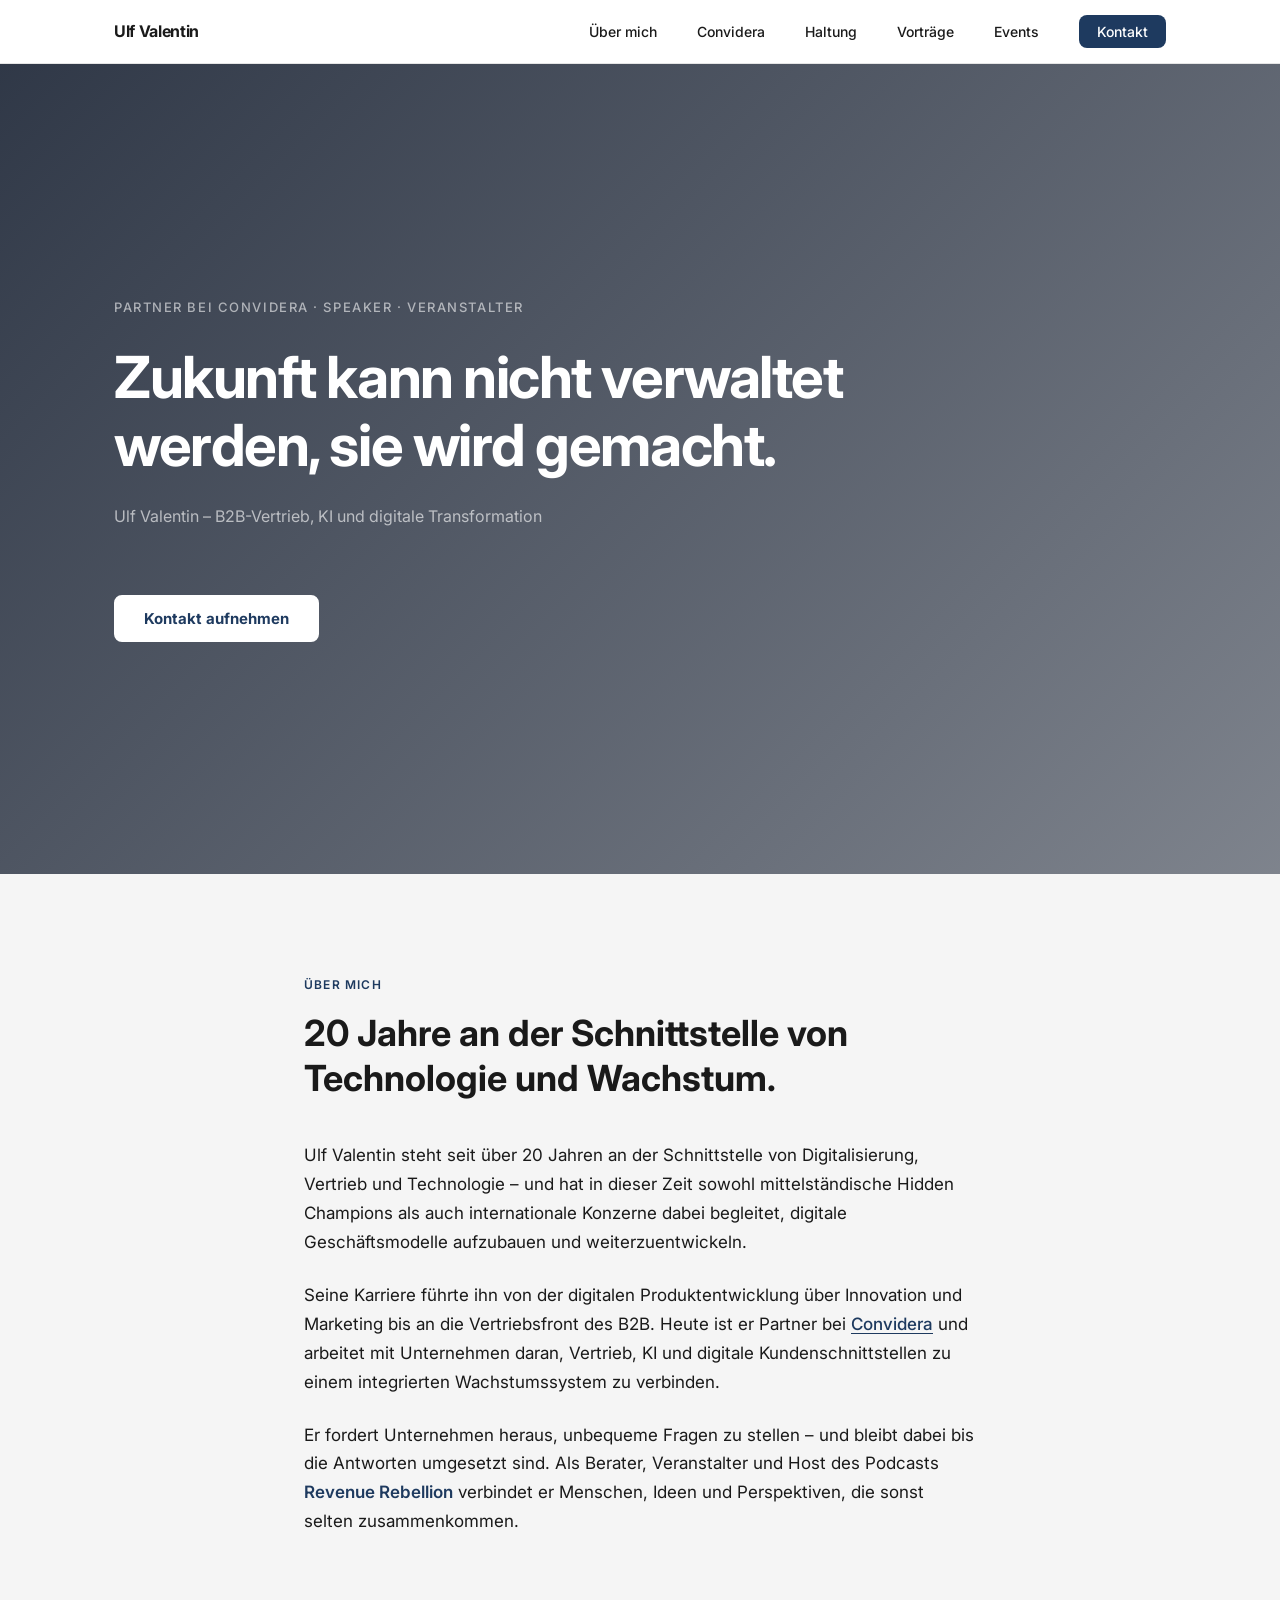
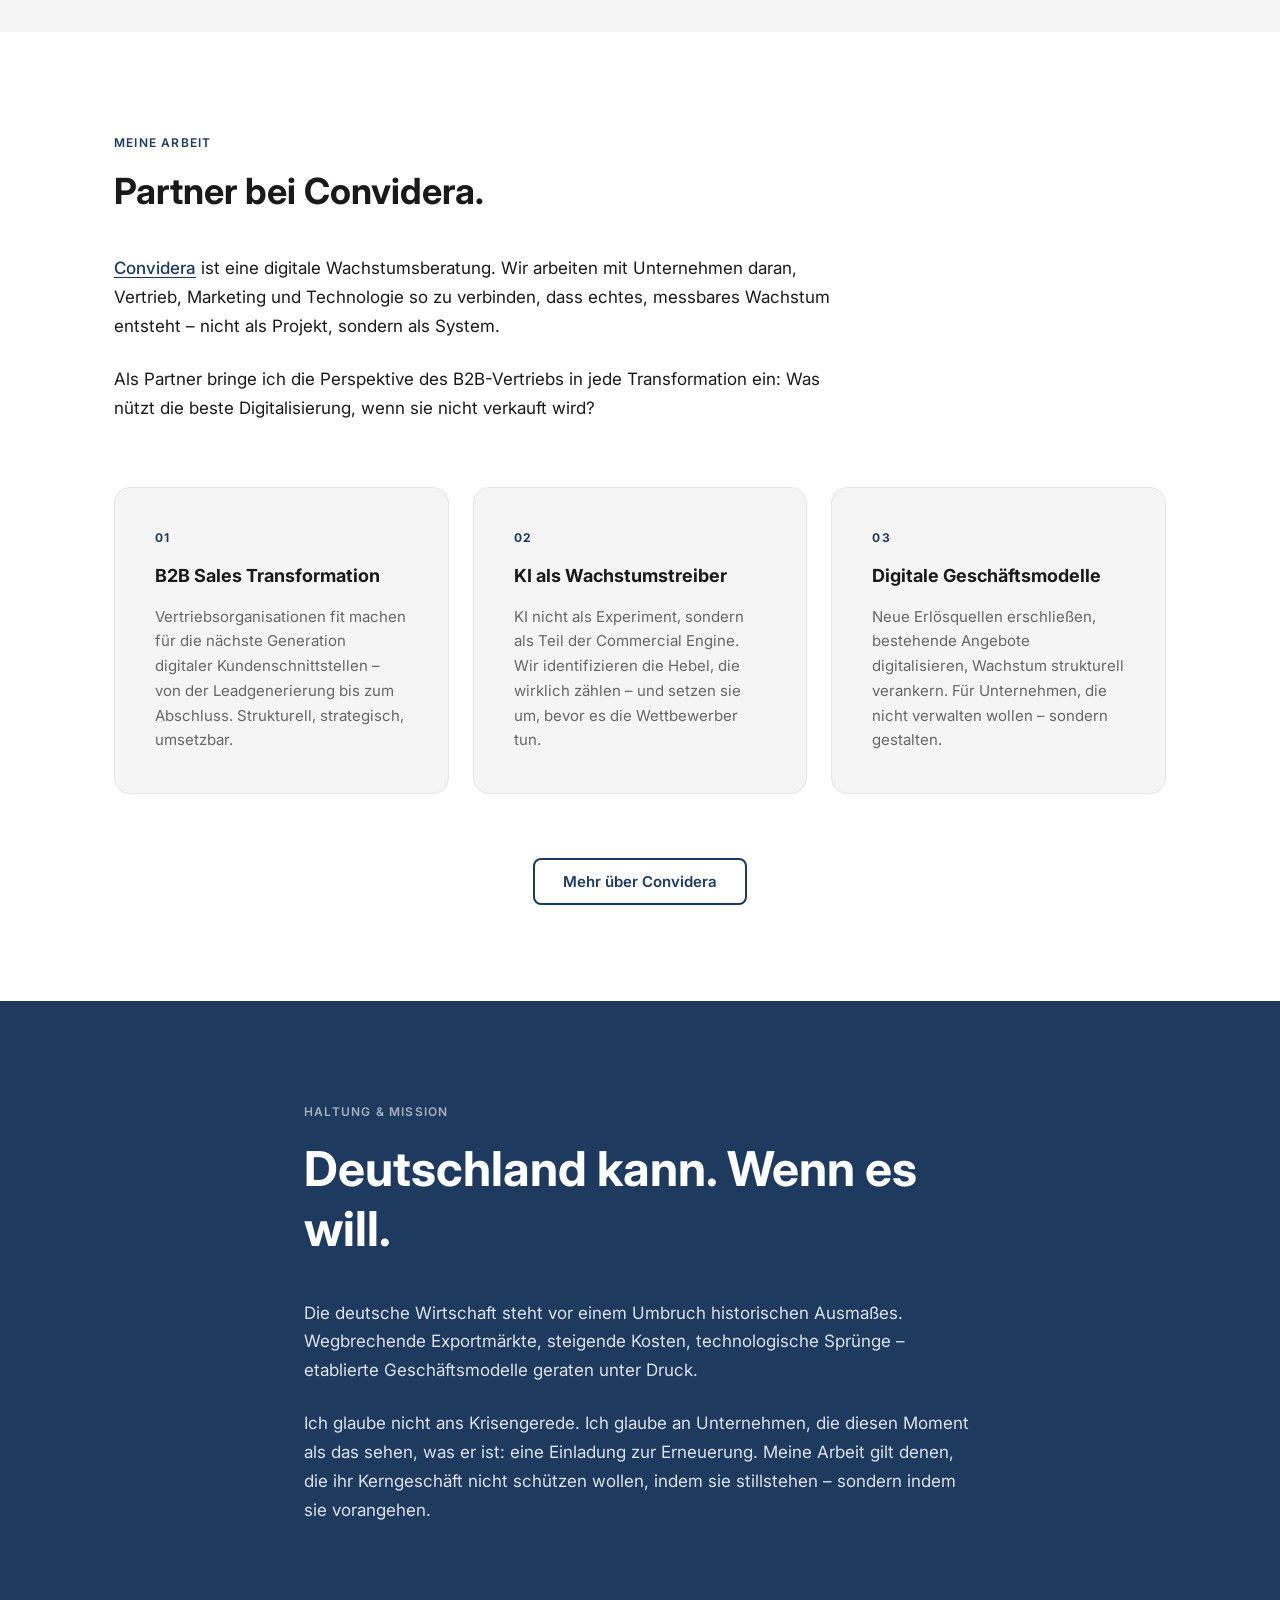
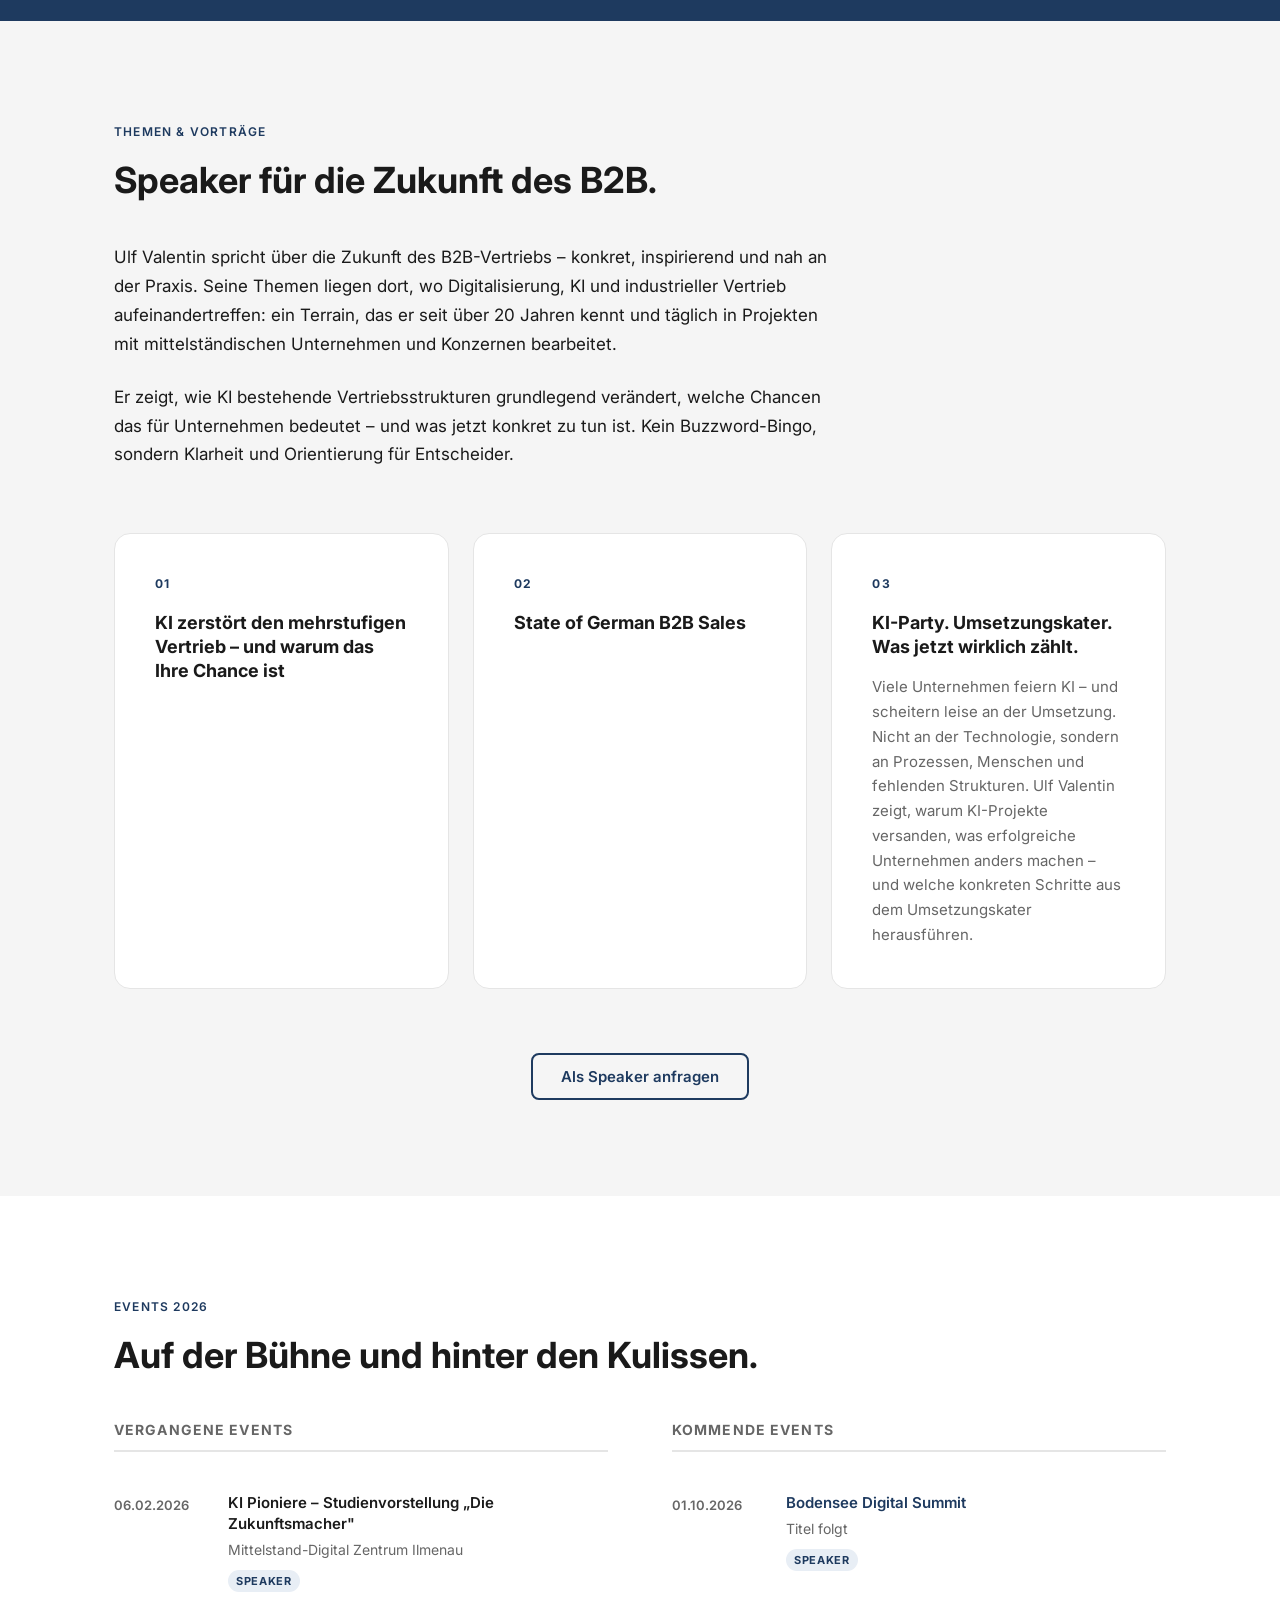
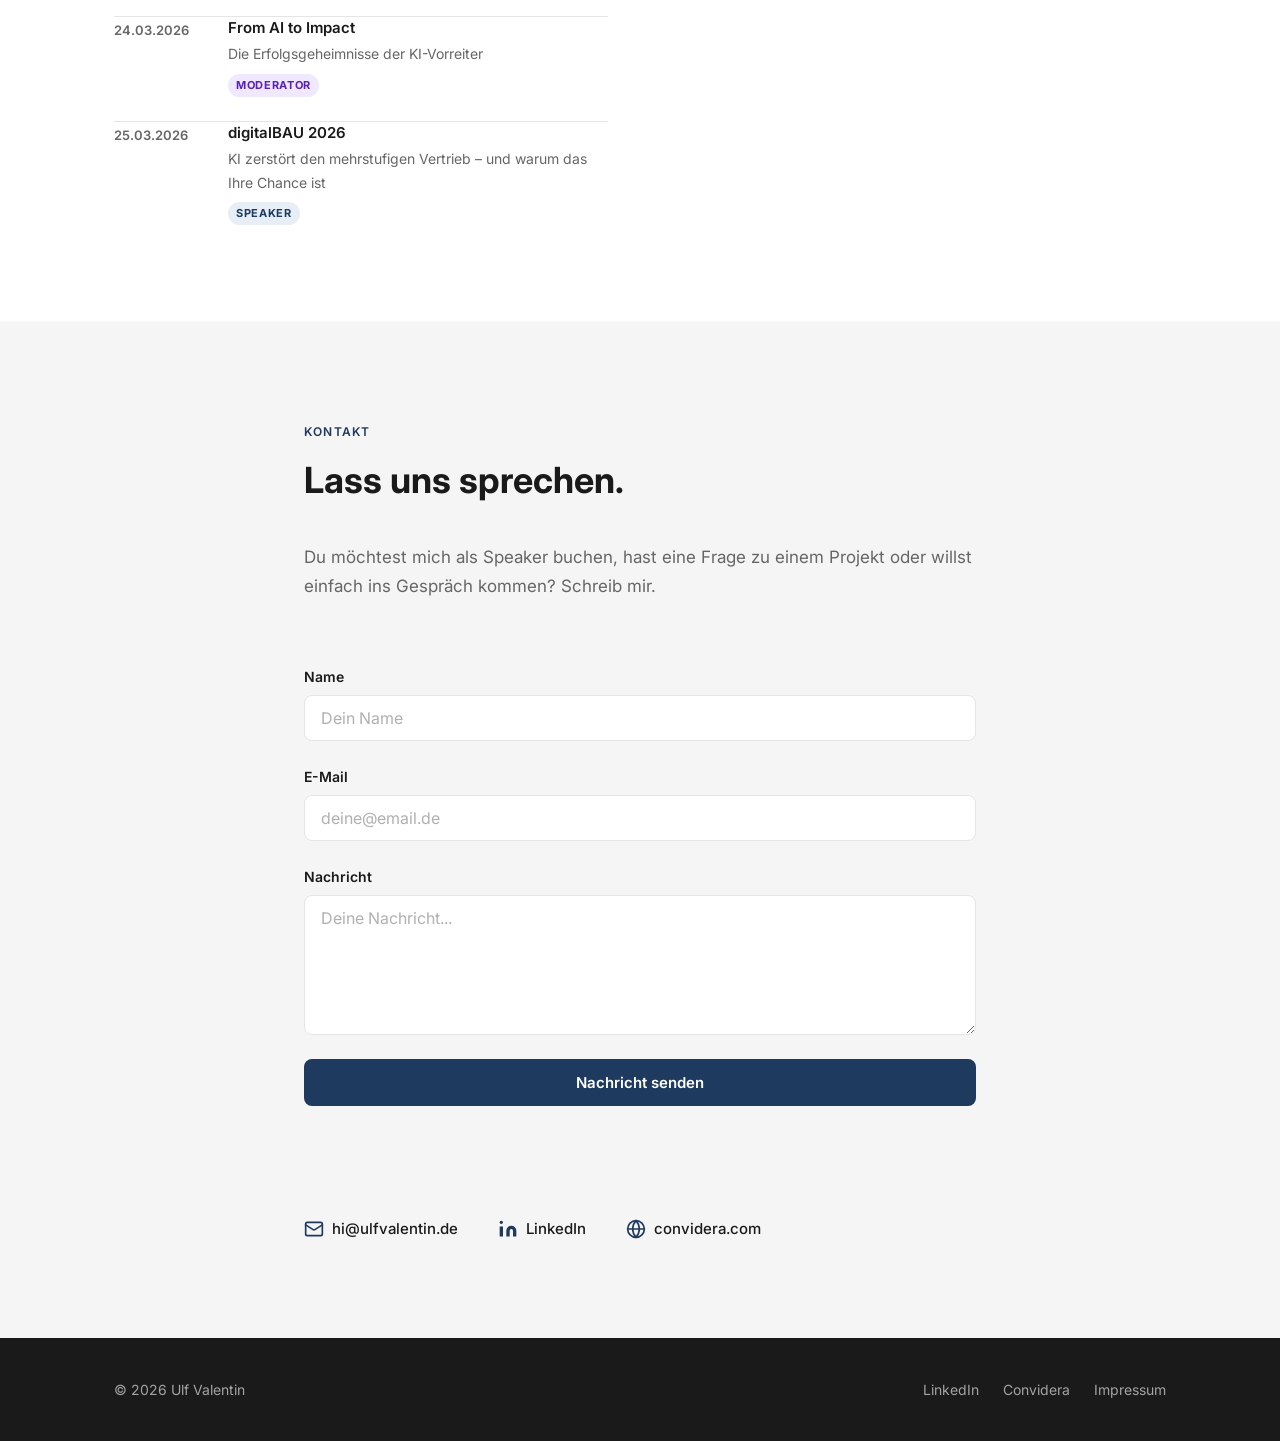
==== commit 3f5aeeaa: "Redesign hero with full-width image and new quote; add Convidera section - Hero: full-viewport backg" ====
--- a/index.html
+++ b/index.html
@@ -28,6 +28,7 @@
       <!-- Desktop Navigation -->
       <ul class="nav-links" id="nav-links">
         <li><a href="#ueber-mich">Über mich</a></li>
+        <li><a href="#convidera">Convidera</a></li>
         <li><a href="#haltung">Haltung</a></li>
         <li><a href="#vortraege">Vorträge</a></li>
         <li><a href="#events">Events</a></li>
@@ -49,23 +50,10 @@
   ============================================================ -->
   <section class="hero">
     <div class="container hero-inner">
-      <div class="hero-image-wrap">
-        <img
-          src="Ulf_Profilbild.jpg"
-          alt="Ulf Valentin – Partner bei Convidera, Speaker"
-          class="hero-image"
-          width="320"
-          height="320"
-        />
-      </div>
-
-      <div class="hero-content">
-        <p class="hero-eyebrow">Partner bei Convidera · Speaker · Veranstalter</p>
-        <h1 class="hero-headline">
-          Ich helfe B2B-Unternehmen, Vertrieb und KI zu einem echten Wachstumssystem zu verbinden – bevor es ihre Wettbewerber tun.
-        </h1>
-        <a href="#kontakt" class="btn btn-primary">Kontakt aufnehmen</a>
-      </div>
+      <p class="hero-eyebrow">Partner bei Convidera · Speaker · Veranstalter</p>
+      <h1 class="hero-quote">Zukunft kann nicht verwaltet werden, sie wird gemacht.</h1>
+      <p class="hero-sub">Ulf Valentin – B2B-Vertrieb, KI und digitale Transformation</p>
+      <a href="#kontakt" class="btn btn-hero">Kontakt aufnehmen</a>
     </div>
   </section>
 
@@ -88,6 +76,58 @@
         <p>
           Er fordert Unternehmen heraus, unbequeme Fragen zu stellen – und bleibt dabei bis die Antworten umgesetzt sind. Als Berater, Veranstalter und Host des Podcasts <strong>Revenue Rebellion</strong> verbindet er Menschen, Ideen und Perspektiven, die sonst selten zusammenkommen.
         </p>
+      </div>
+    </div>
+  </section>
+
+
+  <!-- ============================================================
+       CONVIDERA
+  ============================================================ -->
+  <section class="section" id="convidera">
+    <div class="container">
+      <span class="section-label">Meine Arbeit</span>
+      <h2 class="section-title">Partner bei Convidera.</h2>
+
+      <div class="convidera-intro">
+        <p>
+          <a href="https://www.convidera.com" target="_blank" rel="noopener">Convidera</a> ist eine digitale Wachstumsberatung. Wir arbeiten mit Unternehmen daran, Vertrieb, Marketing und Technologie so zu verbinden, dass echtes, messbares Wachstum entsteht – nicht als Projekt, sondern als System.
+        </p>
+        <p>
+          Als Partner bringe ich die Perspektive des B2B-Vertriebs in jede Transformation ein: Was nützt die beste Digitalisierung, wenn sie nicht verkauft wird?
+        </p>
+      </div>
+
+      <div class="convidera-grid">
+
+        <div class="convidera-card">
+          <div class="convidera-number">01</div>
+          <h3 class="convidera-title">B2B Sales Transformation</h3>
+          <p class="convidera-desc">
+            Vertriebsorganisationen fit machen für die nächste Generation digitaler Kundenschnittstellen – von der Leadgenerierung bis zum Abschluss. Strukturell, strategisch, umsetzbar.
+          </p>
+        </div>
+
+        <div class="convidera-card">
+          <div class="convidera-number">02</div>
+          <h3 class="convidera-title">KI als Wachstumstreiber</h3>
+          <p class="convidera-desc">
+            KI nicht als Experiment, sondern als Teil der Commercial Engine. Wir identifizieren die Hebel, die wirklich zählen – und setzen sie um, bevor es die Wettbewerber tun.
+          </p>
+        </div>
+
+        <div class="convidera-card">
+          <div class="convidera-number">03</div>
+          <h3 class="convidera-title">Digitale Geschäftsmodelle</h3>
+          <p class="convidera-desc">
+            Neue Erlösquellen erschließen, bestehende Angebote digitalisieren, Wachstum strukturell verankern. Für Unternehmen, die nicht verwalten wollen – sondern gestalten.
+          </p>
+        </div>
+
+      </div>
+
+      <div class="convidera-cta">
+        <a href="https://www.convidera.com" target="_blank" rel="noopener" class="btn btn-outline">Mehr über Convidera</a>
       </div>
     </div>
   </section>
@@ -232,8 +272,6 @@
         Du möchtest mich als Speaker buchen, hast eine Frage zu einem Projekt oder willst einfach ins Gespräch kommen? Schreib mir.
       </p>
 
-      <!-- Kontaktformular via Formspree -->
-      <!-- Ersetze DEINE_FORMSPREE_ID mit deiner Formspree-Formular-ID nach Registrierung auf formspree.io -->
       <form
         action="https://formspree.io/f/mlgkklgb"
         method="POST"
@@ -275,10 +313,7 @@
           ></textarea>
         </div>
 
-        <!-- Honeypot-Feld gegen Spam (unsichtbar für echte User) -->
         <input type="text" name="_gotcha" style="display:none" />
-
-        <!-- Weiterleitungs-URL nach dem Absenden -->
         <input type="hidden" name="_next" value="https://ulfvalentin.de/#kontakt" />
 
         <button type="submit" class="btn btn-primary btn-full">Nachricht senden</button>
@@ -321,9 +356,6 @@
   </footer>
 
 
-  <!-- ============================================================
-       MINIMAL JAVASCRIPT: Mobile Navigation
-  ============================================================ -->
   <script>
     const toggle = document.getElementById('nav-toggle');
     const navLinks = document.getElementById('nav-links');
@@ -333,7 +365,6 @@
       toggle.setAttribute('aria-expanded', isOpen);
     });
 
-    // Close mobile nav when a link is clicked
     navLinks.querySelectorAll('a').forEach(function (link) {
       link.addEventListener('click', function () {
         navLinks.classList.remove('is-open');
--- a/style.css
+++ b/style.css
@@ -18,12 +18,12 @@
 
   --font-family: 'Inter', system-ui, -apple-system, sans-serif;
 
-  --space-xs:  0.5rem;   /*  8px */
-  --space-sm:  1rem;     /* 16px */
-  --space-md:  1.5rem;   /* 24px */
-  --space-lg:  2.5rem;   /* 40px */
-  --space-xl:  4rem;     /* 64px */
-  --space-2xl: 6rem;     /* 96px */
+  --space-xs:  0.5rem;
+  --space-sm:  1rem;
+  --space-md:  1.5rem;
+  --space-lg:  2.5rem;
+  --space-xl:  4rem;
+  --space-2xl: 6rem;
 
   --radius-sm: 4px;
   --radius-md: 8px;
@@ -194,6 +194,20 @@
   width: 100%;
 }
 
+.btn-hero {
+  background: #ffffff;
+  color: var(--color-accent);
+  border: 2px solid #ffffff;
+  font-weight: 700;
+}
+
+.btn-hero:hover {
+  background: transparent;
+  color: #ffffff;
+  border-color: rgba(255,255,255,0.7);
+  transform: translateY(-1px);
+}
+
 
 /* ------------------------------------------------------------
    NAVIGATION
@@ -287,50 +301,60 @@
    HERO
 ------------------------------------------------------------ */
 .hero {
-  padding: var(--space-xl) 0;
-  background: var(--color-bg);
+  min-height: 88vh;
+  background-image: url('Ulf Profil 2 arme.jpg');
+  background-size: cover;
+  background-position: center top;
+  position: relative;
+  display: flex;
+  align-items: center;
+}
+
+.hero::before {
+  content: '';
+  position: absolute;
+  inset: 0;
+  background: linear-gradient(
+    135deg,
+    rgba(8, 18, 36, 0.84) 0%,
+    rgba(8, 18, 36, 0.52) 100%
+  );
 }
 
 .hero-inner {
+  position: relative;
+  z-index: 1;
   display: flex;
   flex-direction: column;
-  align-items: center;
-  gap: var(--space-xl);
-  text-align: center;
-}
-
-.hero-image-wrap {
-  flex-shrink: 0;
-}
-
-.hero-image {
-  width: 200px;
-  height: 200px;
-  border-radius: var(--radius-full);
-  object-fit: cover;
-  object-position: center top;
-  box-shadow: 0 0 0 6px var(--color-accent-light), var(--shadow-md);
-}
-
-.hero-content {
-  max-width: 680px;
+  align-items: flex-start;
+  padding-top: var(--space-xl);
+  padding-bottom: var(--space-xl);
 }
 
 .hero-eyebrow {
-  font-size: 0.875rem;
+  font-size: 0.8125rem;
   font-weight: 500;
-  color: var(--color-text-muted);
-  letter-spacing: 0.03em;
-  margin-bottom: var(--space-sm);
-}
-
-.hero-headline {
-  font-size: clamp(1.5rem, 4vw, 2.25rem);
+  letter-spacing: 0.12em;
+  text-transform: uppercase;
+  color: rgba(255,255,255,0.58);
+  margin-bottom: var(--space-md);
+}
+
+.hero-quote {
+  font-size: clamp(1.75rem, 5vw, 3.625rem);
   font-weight: 700;
-  line-height: 1.25;
-  color: var(--color-text);
-  margin-bottom: var(--space-lg);
-  letter-spacing: -0.02em;
+  line-height: 1.18;
+  color: #ffffff;
+  max-width: 820px;
+  margin-bottom: var(--space-md);
+  letter-spacing: -0.025em;
+}
+
+.hero-sub {
+  font-size: 1rem;
+  color: rgba(255,255,255,0.62);
+  margin-bottom: var(--space-xl);
+  font-weight: 400;
 }
 
 
@@ -356,6 +380,78 @@
 .bio-text strong {
   font-weight: 600;
   color: var(--color-accent);
+}
+
+
+/* ------------------------------------------------------------
+   CONVIDERA
+------------------------------------------------------------ */
+.convidera-intro {
+  max-width: var(--max-width-narrow);
+  margin-bottom: var(--space-xl);
+}
+
+.convidera-intro p {
+  font-size: 1.0625rem;
+  color: var(--color-text);
+  margin-bottom: var(--space-md);
+  line-height: 1.7;
+}
+
+.convidera-intro p:last-child {
+  margin-bottom: 0;
+}
+
+.convidera-intro a {
+  font-weight: 500;
+  text-decoration: underline;
+  text-underline-offset: 3px;
+}
+
+.convidera-grid {
+  display: grid;
+  grid-template-columns: 1fr;
+  gap: var(--space-md);
+  margin-bottom: var(--space-xl);
+}
+
+.convidera-card {
+  background: var(--color-bg-alt);
+  border: 1px solid var(--color-border);
+  border-radius: var(--radius-lg);
+  padding: var(--space-lg);
+  transition: box-shadow var(--transition), transform var(--transition);
+}
+
+.convidera-card:hover {
+  box-shadow: var(--shadow-md);
+  transform: translateY(-2px);
+}
+
+.convidera-number {
+  font-size: 0.75rem;
+  font-weight: 700;
+  letter-spacing: 0.1em;
+  color: var(--color-accent);
+  margin-bottom: var(--space-sm);
+}
+
+.convidera-title {
+  font-size: 1.125rem;
+  font-weight: 700;
+  line-height: 1.35;
+  color: var(--color-text);
+  margin-bottom: var(--space-sm);
+}
+
+.convidera-desc {
+  font-size: 0.9375rem;
+  color: var(--color-text-muted);
+  line-height: 1.65;
+}
+
+.convidera-cta {
+  text-align: center;
 }
 
 
@@ -605,7 +701,6 @@
   min-height: 1.5em;
 }
 
-/* Direct Contact Links */
 .contact-links {
   display: flex;
   flex-direction: column;
@@ -677,25 +772,21 @@
 
 /* ============================================================
    RESPONSIVE BREAKPOINTS
-   Mobile-first: styles above are for small screens.
-   Tablet: min-width 640px
-   Desktop: min-width 900px
 ============================================================ */
 
 /* ---- Tablet (640px+) ---- */
 @media (min-width: 640px) {
 
-  .hero-image {
-    width: 240px;
-    height: 240px;
-  }
-
   .talks-grid {
     grid-template-columns: repeat(2, 1fr);
   }
 
   .talks-grid .talk-card:last-child {
     grid-column: 1 / -1;
+  }
+
+  .convidera-grid {
+    grid-template-columns: repeat(3, 1fr);
   }
 
   .events-grid {
@@ -724,25 +815,8 @@
     padding: var(--space-2xl) 0;
   }
 
-  /* Hero: side-by-side layout */
   .hero {
-    padding: var(--space-2xl) 0;
-  }
-
-  .hero-inner {
-    flex-direction: row;
-    text-align: left;
-    align-items: center;
-    gap: var(--space-2xl);
-  }
-
-  .hero-image {
-    width: 280px;
-    height: 280px;
-  }
-
-  .hero-content {
-    flex: 1;
+    min-height: 90vh;
   }
 
   /* Talks: 3-column layout */
@@ -807,7 +881,6 @@
     padding: 0.75rem 1.125rem !important;
   }
 
-  /* Animate hamburger to X when open */
   .nav-toggle[aria-expanded="true"] span:nth-child(1) {
     transform: translateY(8px) rotate(45deg);
   }
@@ -820,7 +893,6 @@
     transform: translateY(-8px) rotate(-45deg);
   }
 
-  /* Fix mobile nav stacking context */
   .site-header {
     position: sticky;
     isolation: isolate;
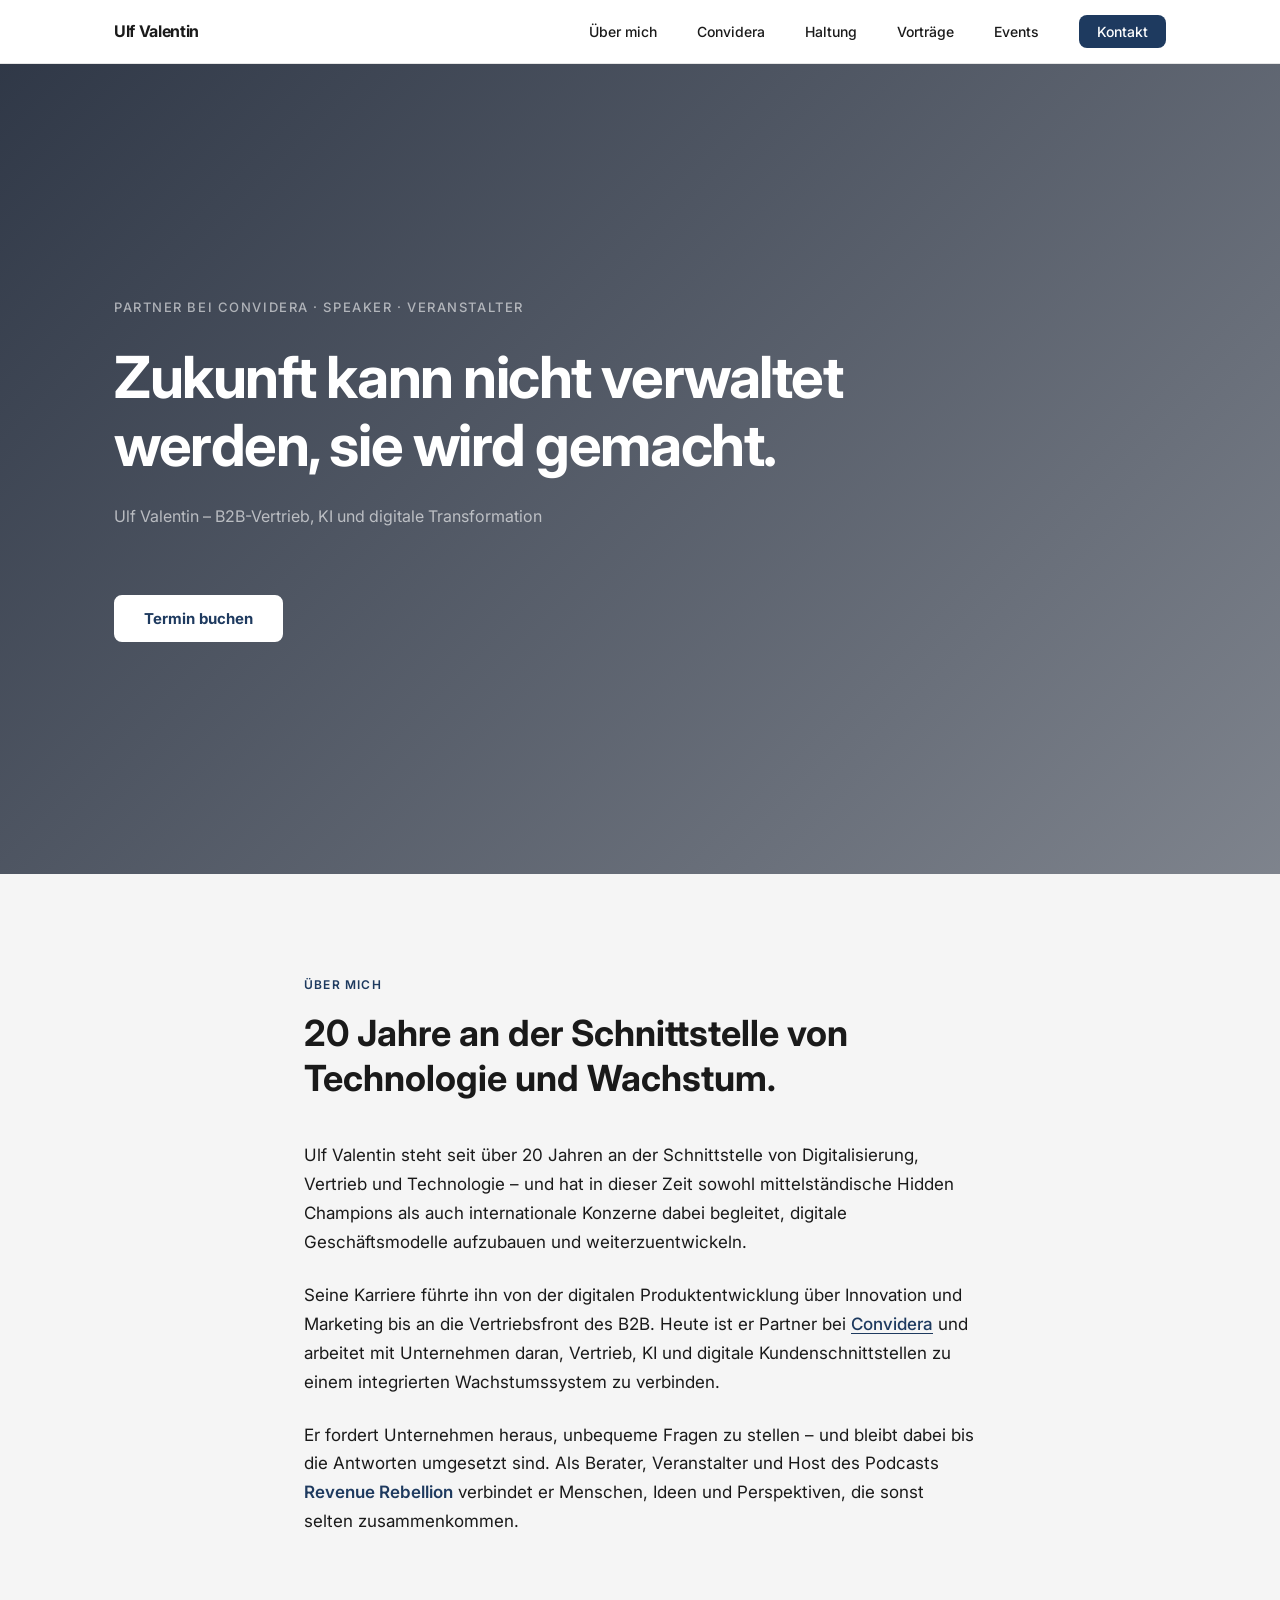
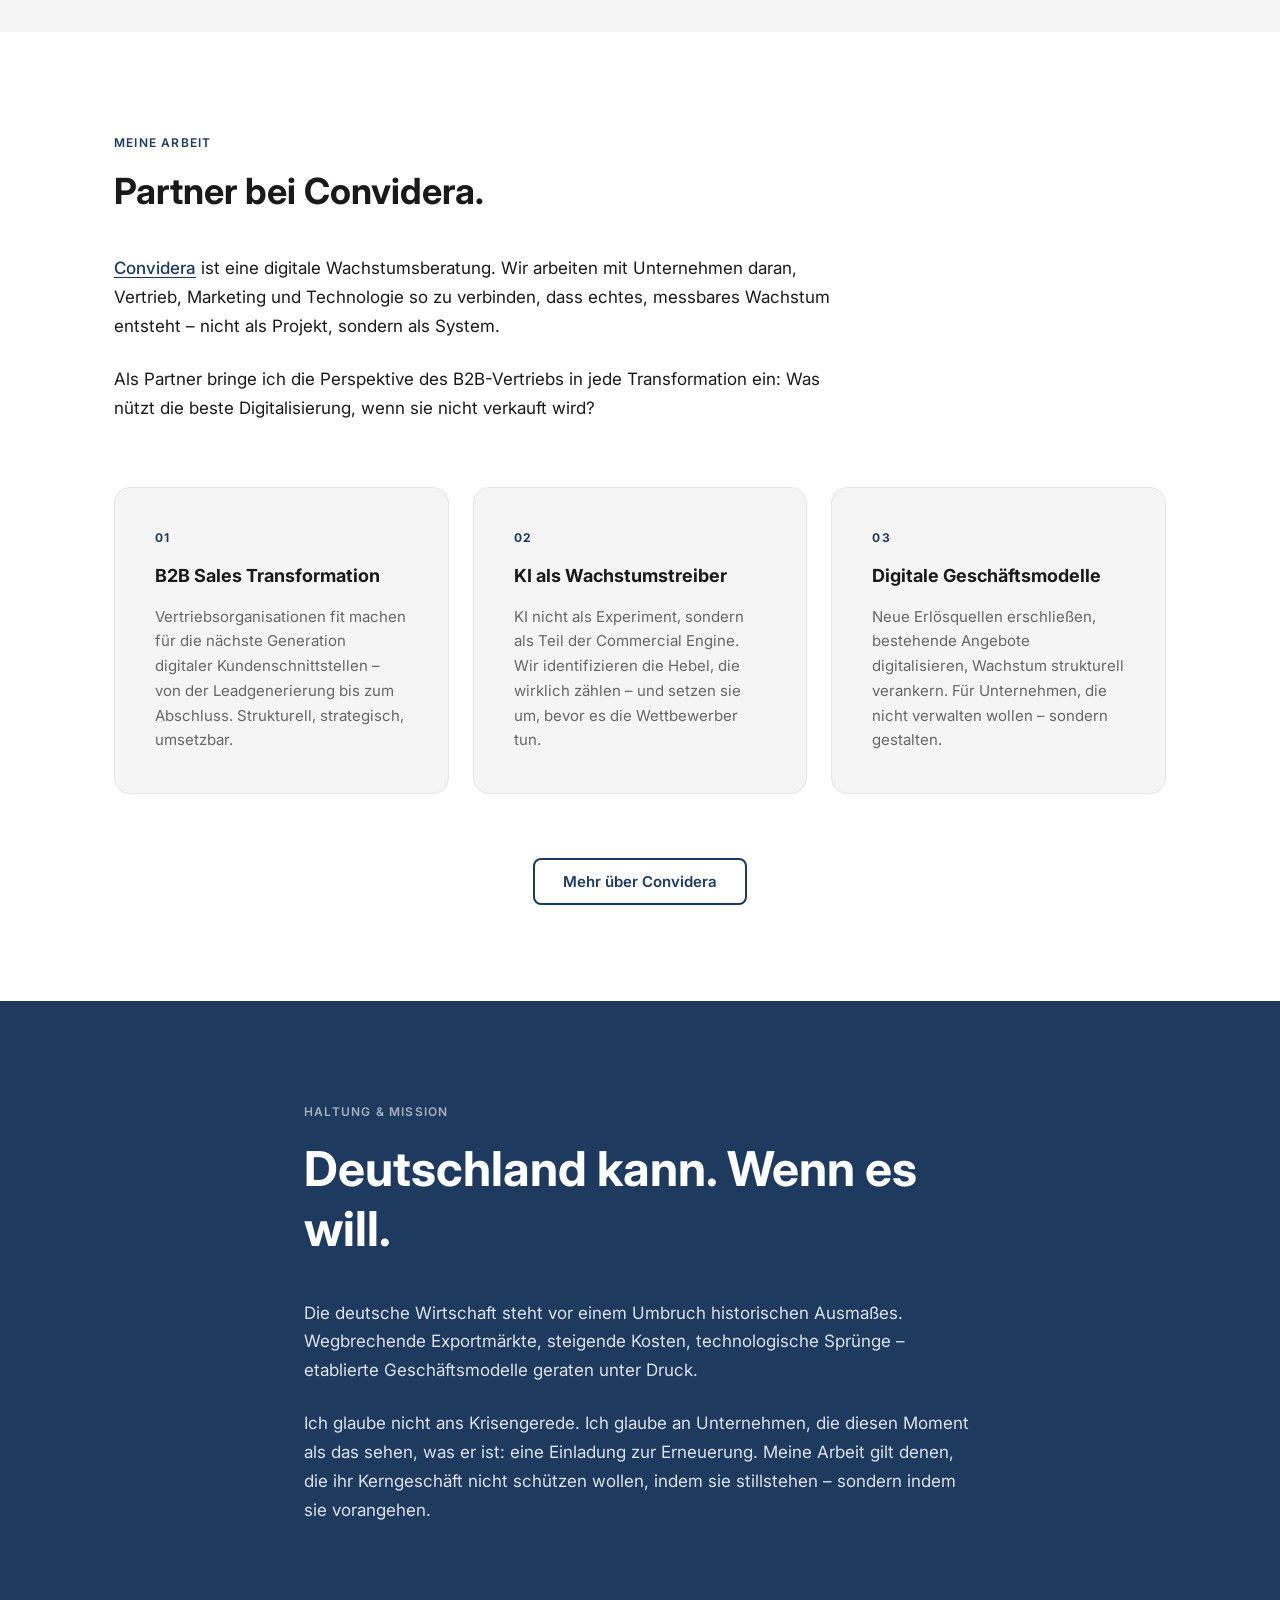
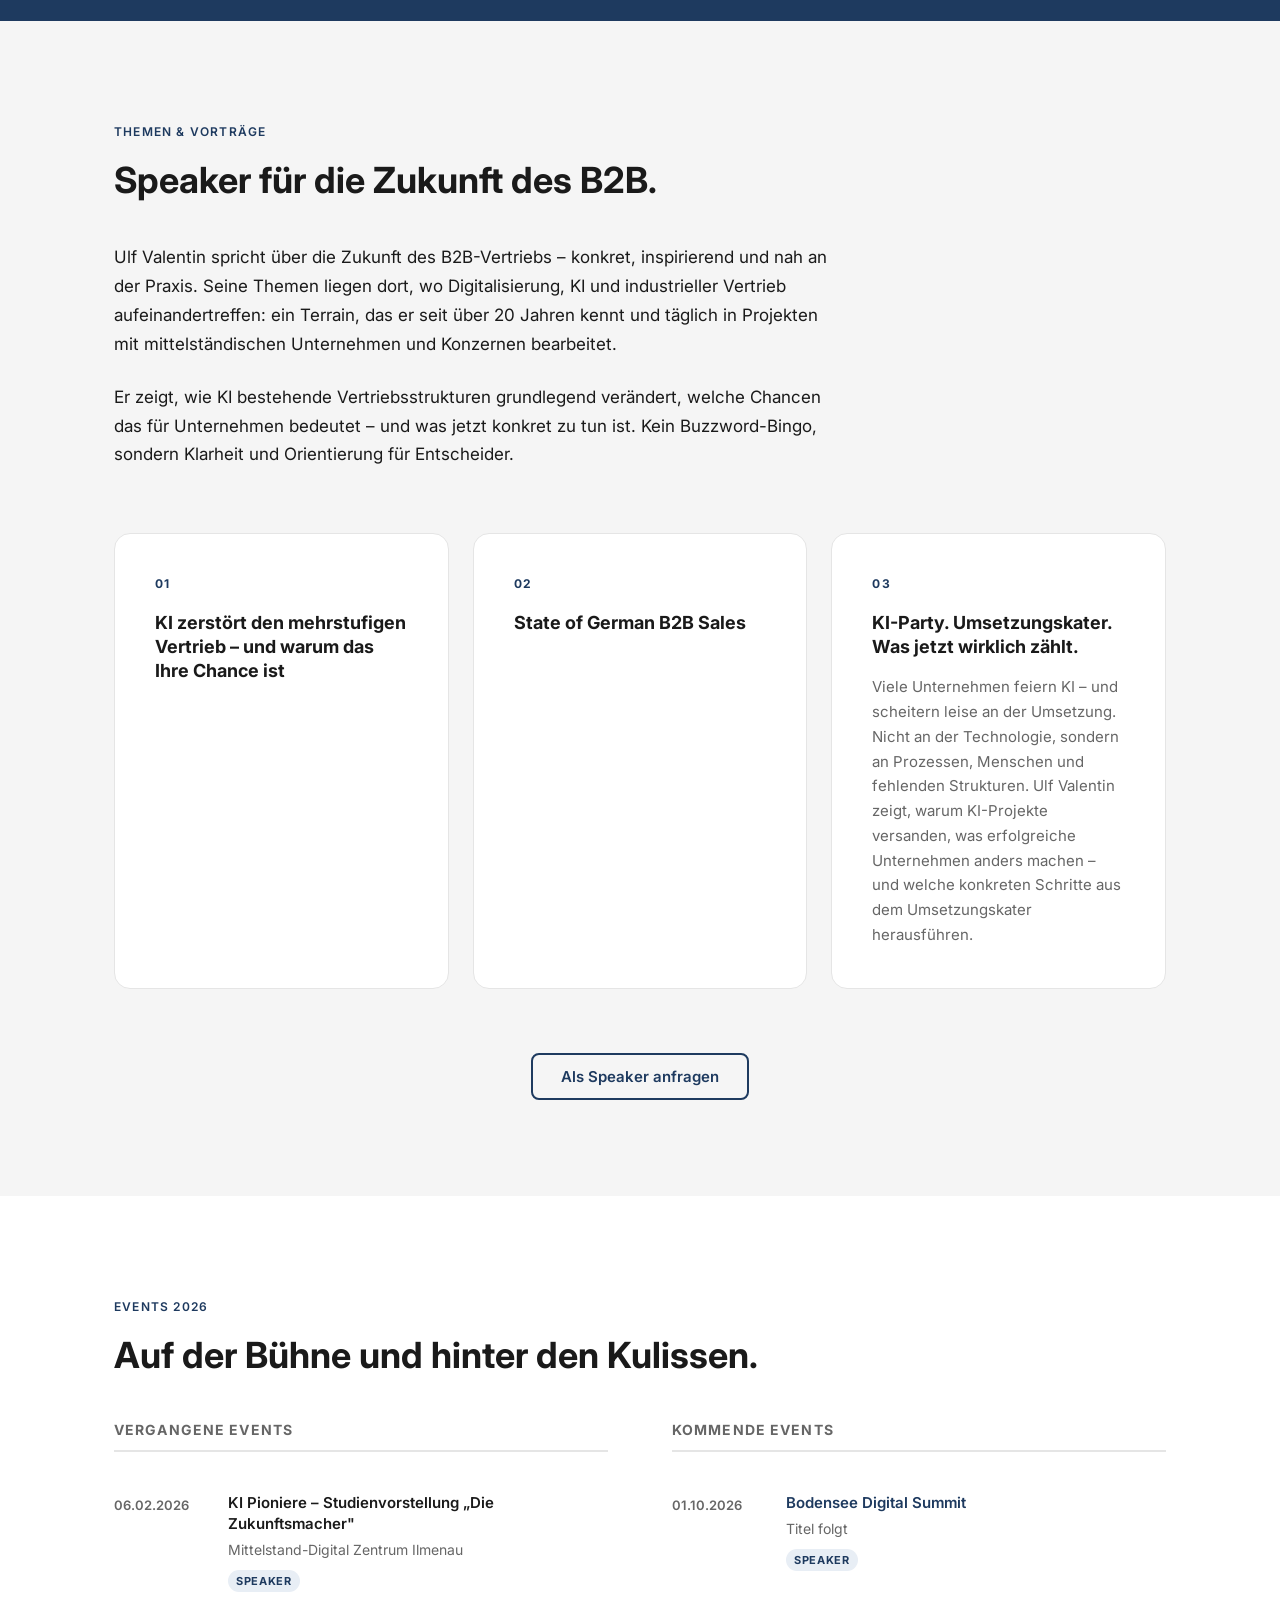
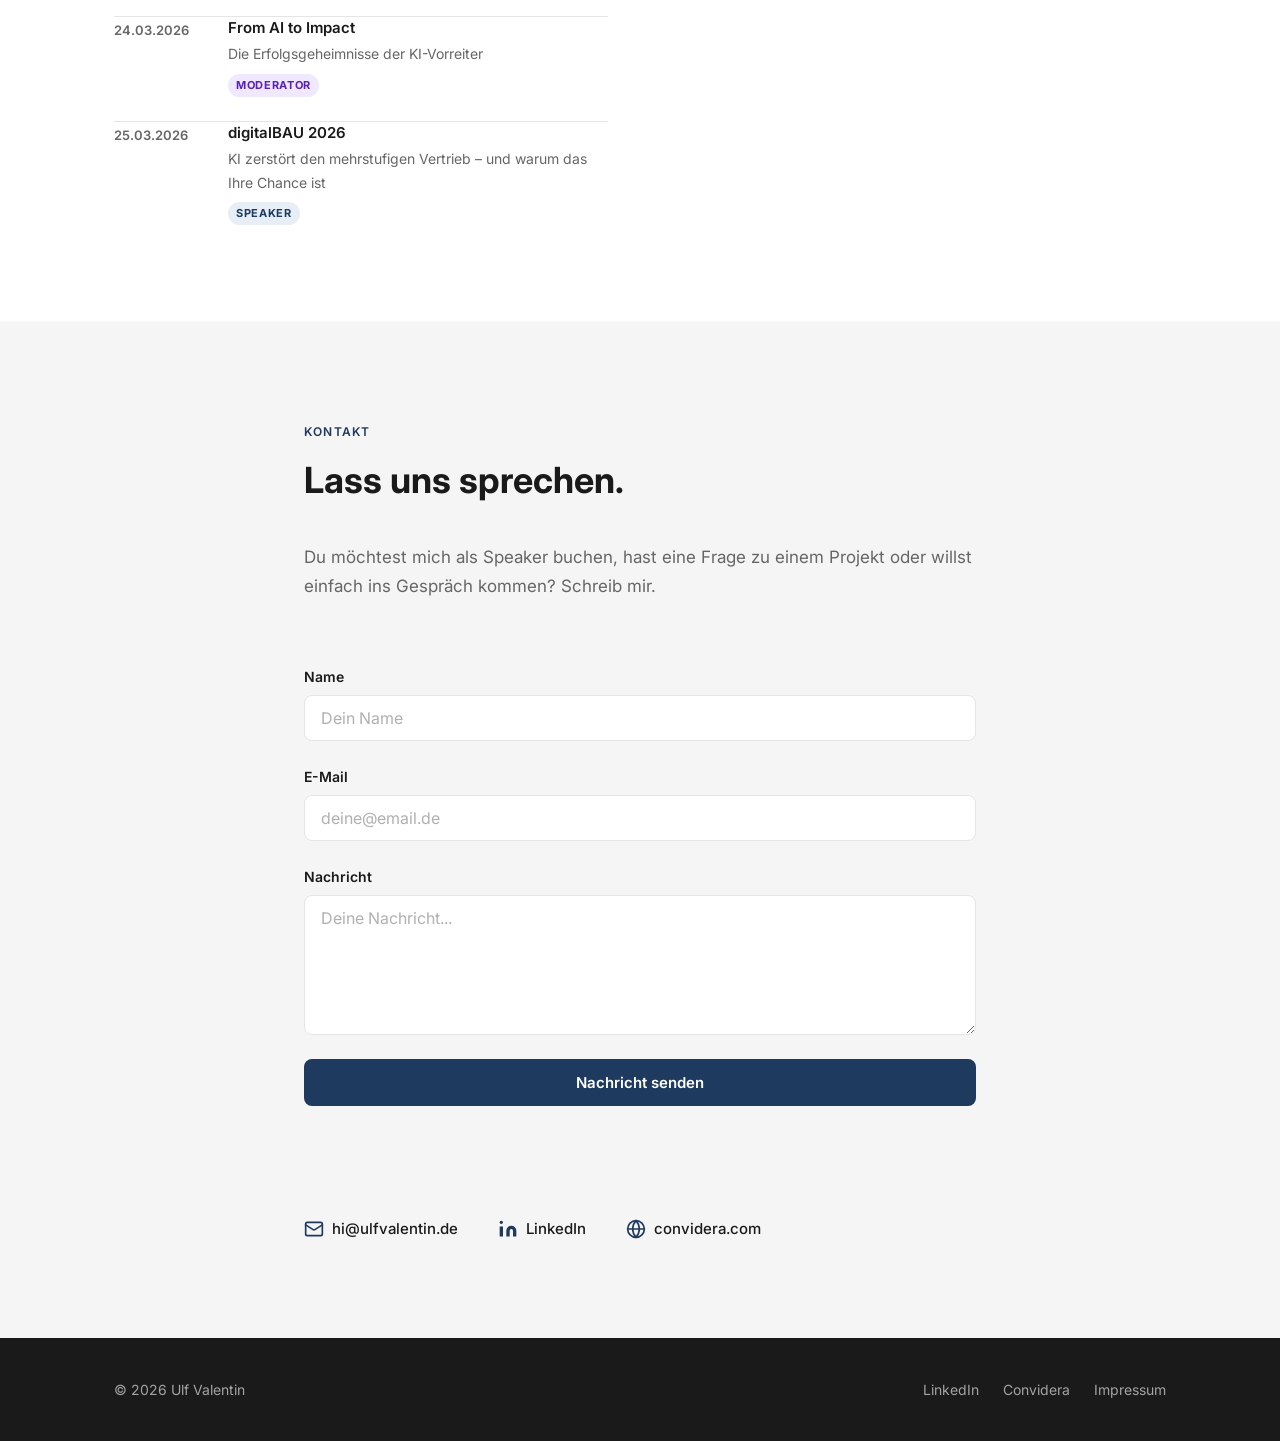
==== commit cba49653: "Replace hero CTA with Termin buchen linking to HubSpot meeting page Co-Authored-By: Claude Sonnet 4." ====
--- a/index.html
+++ b/index.html
@@ -53,7 +53,7 @@
       <p class="hero-eyebrow">Partner bei Convidera · Speaker · Veranstalter</p>
       <h1 class="hero-quote">Zukunft kann nicht verwaltet werden, sie wird gemacht.</h1>
       <p class="hero-sub">Ulf Valentin – B2B-Vertrieb, KI und digitale Transformation</p>
-      <a href="#kontakt" class="btn btn-hero">Kontakt aufnehmen</a>
+      <a href="https://landingpage.convidera.com/meetings/ulfvalentin/meet-ulf-valentin?uuid=4729e53d-69d6-497f-9aed-0ff8b6f190c8" target="_blank" rel="noopener" class="btn btn-hero">Termin buchen</a>
     </div>
   </section>
 
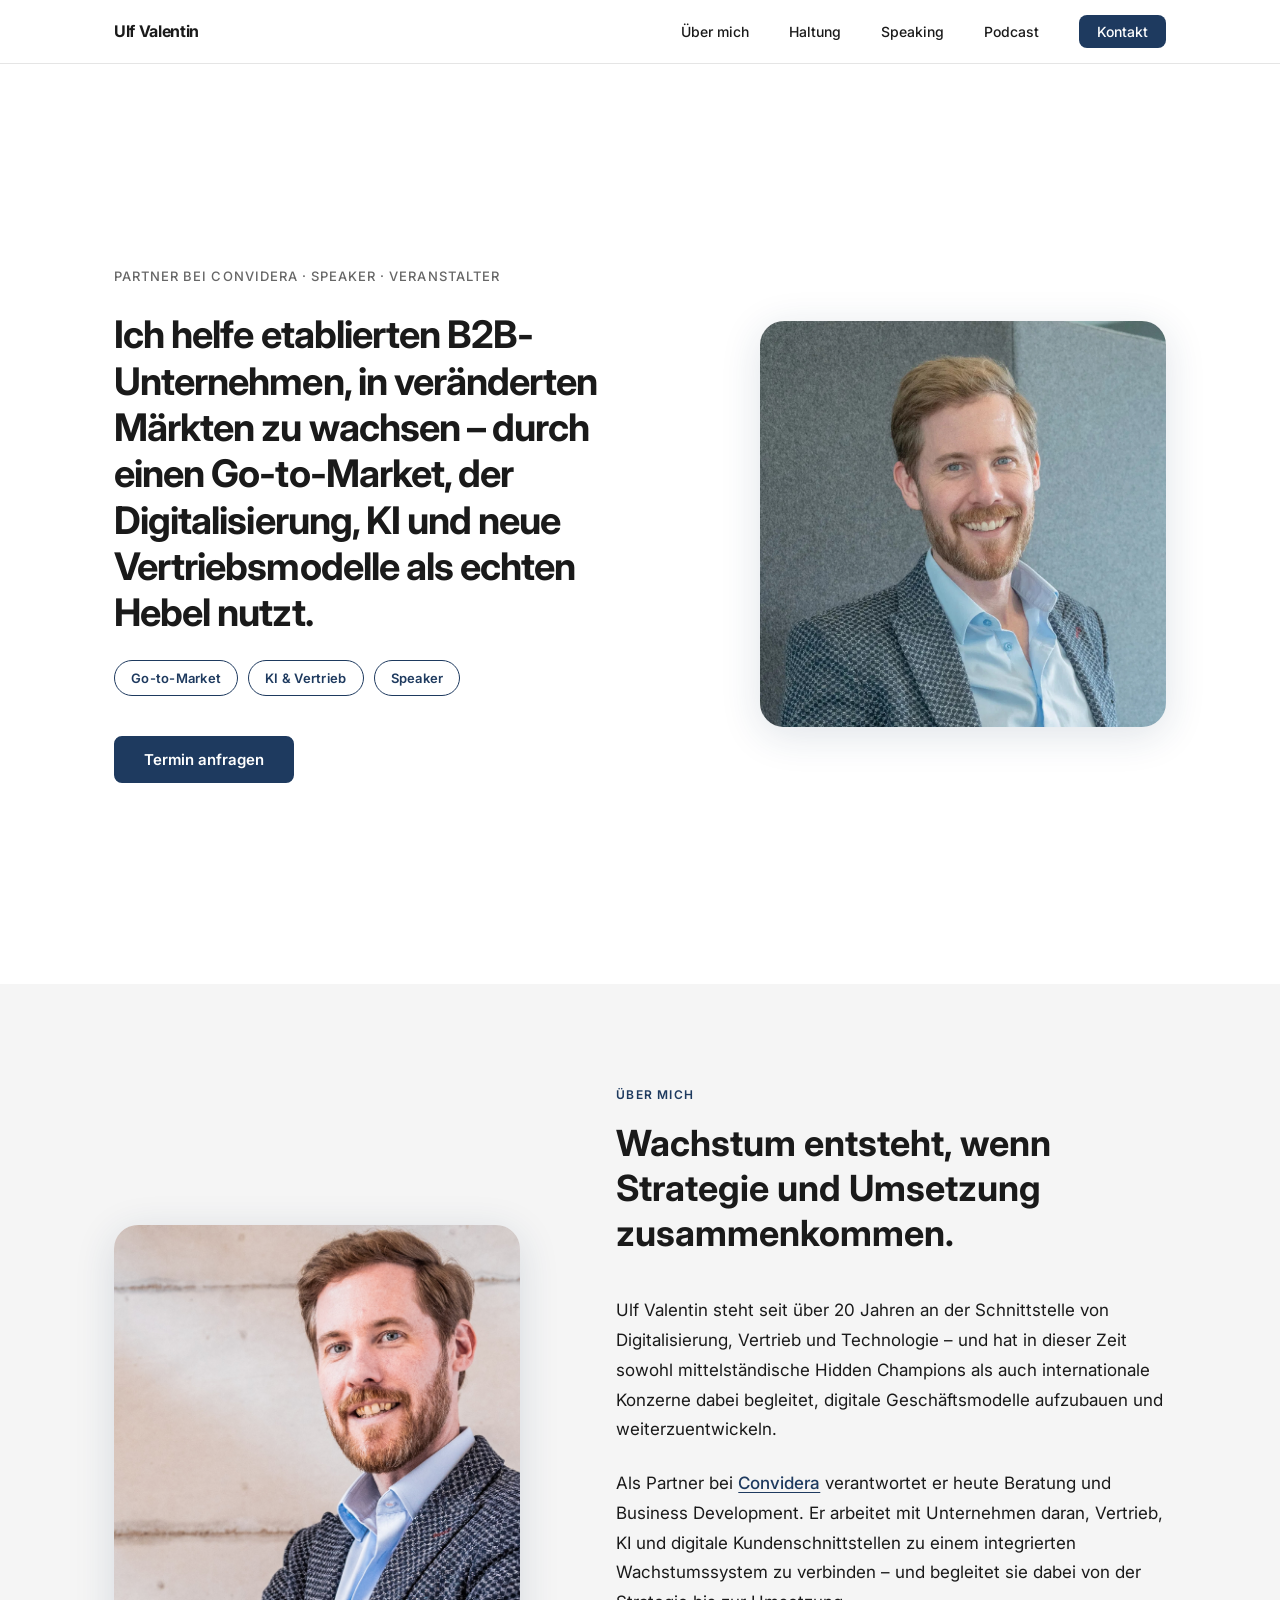
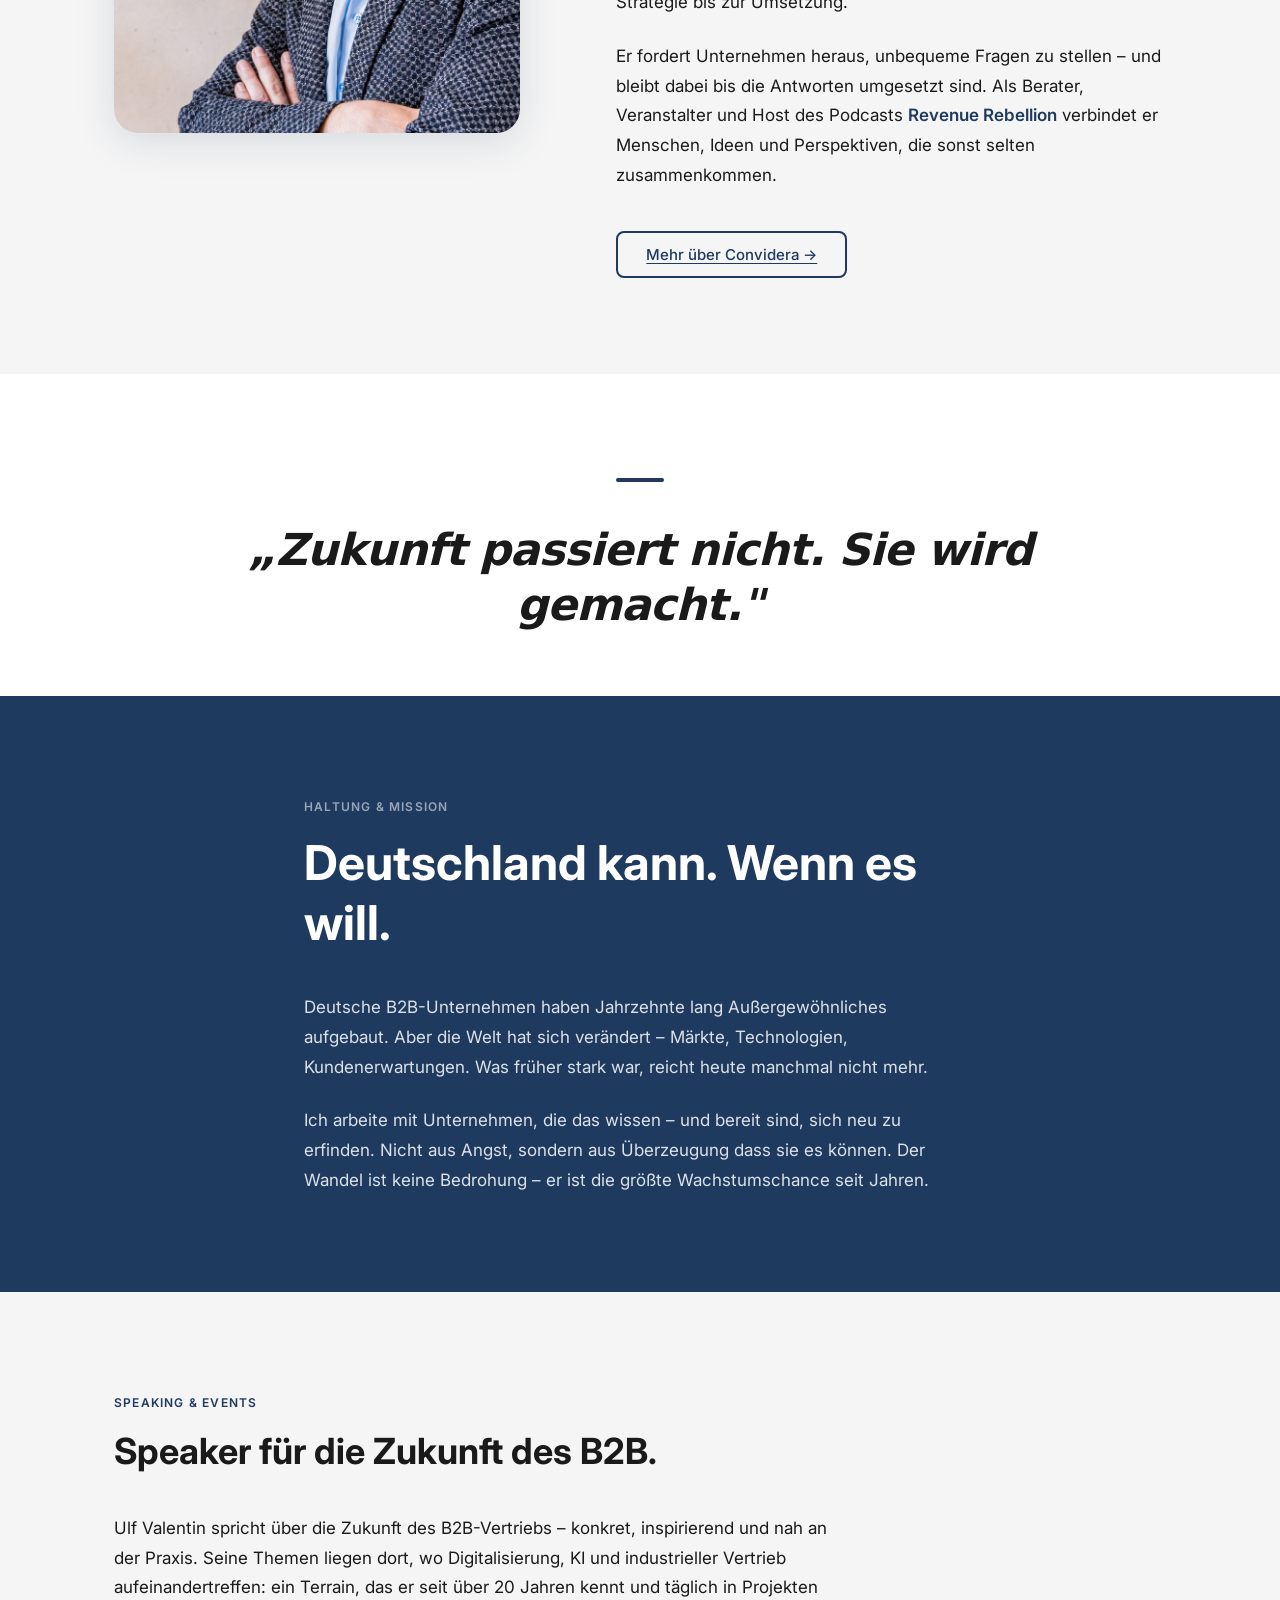
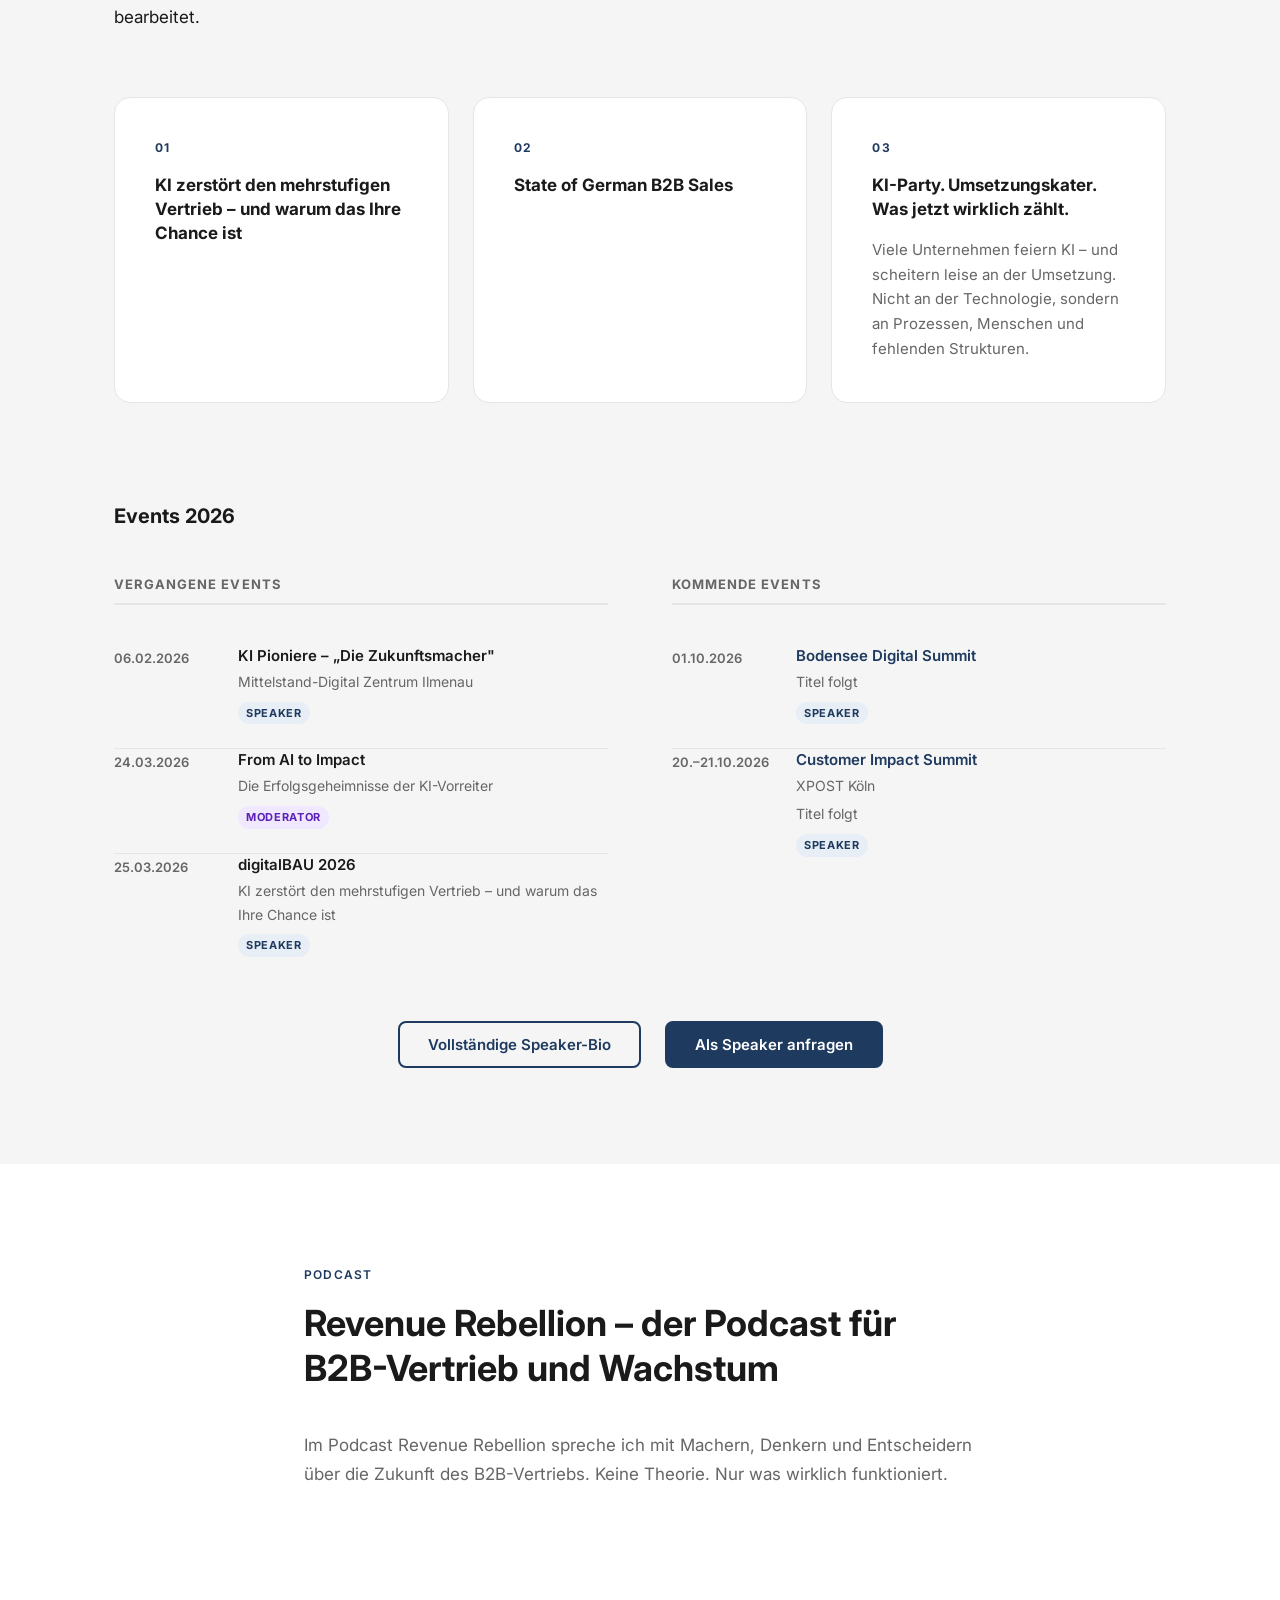
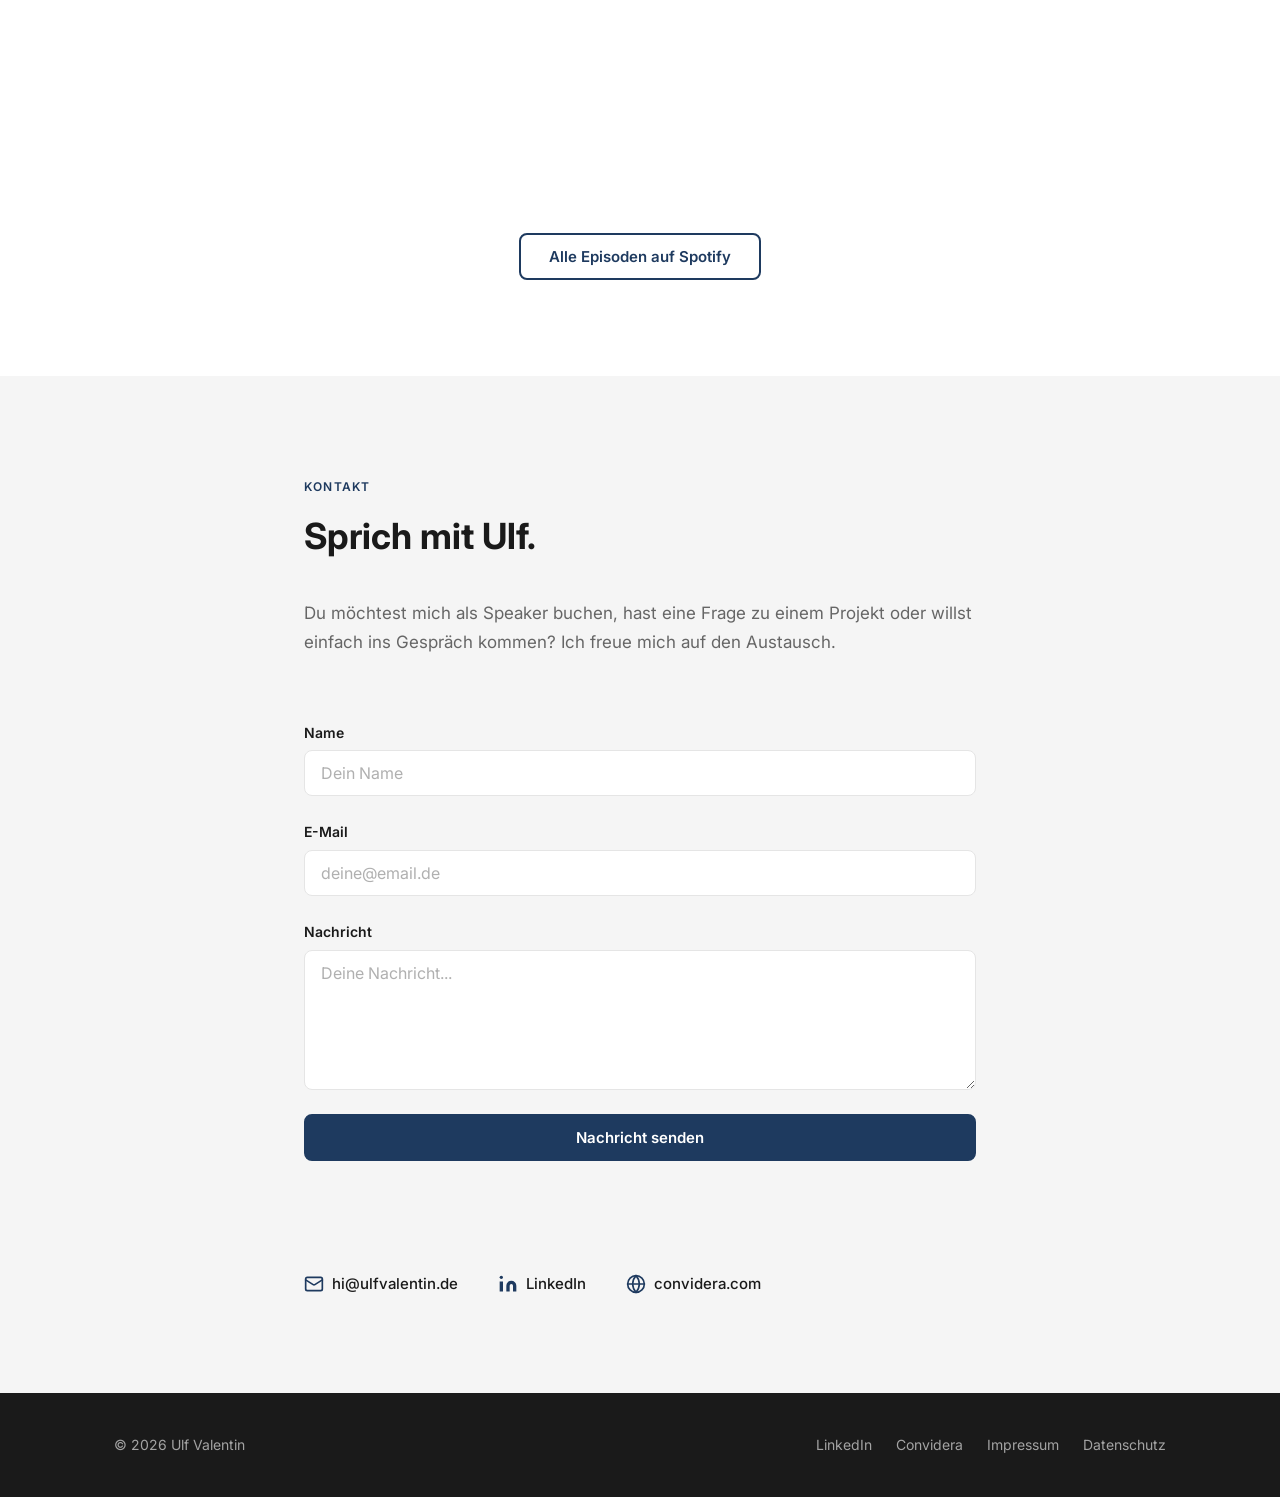
==== commit 4819f4a4: "Complete website redesign per briefing - Hero: two-column layout, Ulf_Profilbild.jpg as prominent ph" ====
--- a/index.html
+++ b/index.html
@@ -3,17 +3,13 @@
 <head>
   <meta charset="UTF-8" />
   <meta name="viewport" content="width=device-width, initial-scale=1.0" />
-  <meta name="description" content="Ulf Valentin – Partner bei Convidera, Speaker und Experte für B2B-Vertrieb und KI. Ich helfe Unternehmen, Vertrieb und KI zu einem echten Wachstumssystem zu verbinden." />
-  <title>Ulf Valentin – B2B Vertrieb & KI</title>
-
-  <!-- Favicon -->
+  <meta name="description" content="Ulf Valentin – Partner bei Convidera, Speaker und Experte für B2B-Vertrieb, Go-to-Market und KI. Ich helfe etablierten B2B-Unternehmen, in veränderten Märkten zu wachsen." />
+  <title>Ulf Valentin – Go-to-Market, KI & B2B-Vertrieb</title>
+
   <link rel="icon" href="favicon.svg" type="image/svg+xml" />
-
-  <!-- Google Fonts: Inter -->
   <link rel="preconnect" href="https://fonts.googleapis.com" />
   <link rel="preconnect" href="https://fonts.gstatic.com" crossorigin />
   <link href="https://fonts.googleapis.com/css2?family=Inter:wght@300;400;500;600;700&display=swap" rel="stylesheet" />
-
   <link rel="stylesheet" href="style.css" />
 </head>
 <body>
@@ -25,21 +21,16 @@
     <nav class="nav container">
       <a href="#top" class="nav-logo">Ulf Valentin</a>
 
-      <!-- Desktop Navigation -->
       <ul class="nav-links" id="nav-links">
         <li><a href="#ueber-mich">Über mich</a></li>
-        <li><a href="#convidera">Convidera</a></li>
         <li><a href="#haltung">Haltung</a></li>
-        <li><a href="#vortraege">Vorträge</a></li>
-        <li><a href="#events">Events</a></li>
+        <li><a href="#speaking">Speaking</a></li>
+        <li><a href="#podcast">Podcast</a></li>
         <li><a href="#kontakt" class="nav-cta">Kontakt</a></li>
       </ul>
 
-      <!-- Mobile Hamburger -->
       <button class="nav-toggle" id="nav-toggle" aria-label="Navigation öffnen" aria-expanded="false">
-        <span></span>
-        <span></span>
-        <span></span>
+        <span></span><span></span><span></span>
       </button>
     </nav>
   </header>
@@ -50,10 +41,36 @@
   ============================================================ -->
   <section class="hero">
     <div class="container hero-inner">
-      <p class="hero-eyebrow">Partner bei Convidera · Speaker · Veranstalter</p>
-      <h1 class="hero-quote">Zukunft kann nicht verwaltet werden, sie wird gemacht.</h1>
-      <p class="hero-sub">Ulf Valentin – B2B-Vertrieb, KI und digitale Transformation</p>
-      <a href="https://landingpage.convidera.com/meetings/ulfvalentin/meet-ulf-valentin?uuid=4729e53d-69d6-497f-9aed-0ff8b6f190c8" target="_blank" rel="noopener" class="btn btn-hero">Termin buchen</a>
+
+      <div class="hero-content">
+        <p class="hero-eyebrow">Partner bei Convidera · Speaker · Veranstalter</p>
+        <h1 class="hero-headline">
+          Ich helfe etablierten B2B-Unternehmen, in veränderten Märkten zu wachsen – durch einen Go-to-Market, der Digitalisierung, KI und neue Vertriebsmodelle als echten Hebel nutzt.
+        </h1>
+        <div class="hero-tags">
+          <span class="hero-tag">Go-to-Market</span>
+          <span class="hero-tag">KI & Vertrieb</span>
+          <span class="hero-tag">Speaker</span>
+        </div>
+        <a
+          href="https://landingpage.convidera.com/meetings/ulfvalentin/meet-ulf-valentin?uuid=4729e53d-69d6-497f-9aed-0ff8b6f190c8"
+          target="_blank"
+          rel="noopener"
+          class="btn btn-primary"
+        >Termin anfragen</a>
+      </div>
+
+      <div class="hero-image-wrap">
+        <img
+          src="Ulf_Profilbild.jpg"
+          alt="Ulf Valentin – Partner bei Convidera, Speaker für B2B-Vertrieb und KI"
+          class="hero-image"
+          width="480"
+          height="480"
+          loading="eager"
+        />
+      </div>
+
     </div>
   </section>
 
@@ -62,75 +79,50 @@
        ÜBER MICH
   ============================================================ -->
   <section class="section section-alt" id="ueber-mich">
-    <div class="container section-narrow">
-      <span class="section-label">Über mich</span>
-      <h2 class="section-title">20 Jahre an der Schnittstelle von Technologie und Wachstum.</h2>
-
-      <div class="bio-text">
-        <p>
-          Ulf Valentin steht seit über 20 Jahren an der Schnittstelle von Digitalisierung, Vertrieb und Technologie – und hat in dieser Zeit sowohl mittelständische Hidden Champions als auch internationale Konzerne dabei begleitet, digitale Geschäftsmodelle aufzubauen und weiterzuentwickeln.
-        </p>
-        <p>
-          Seine Karriere führte ihn von der digitalen Produktentwicklung über Innovation und Marketing bis an die Vertriebsfront des B2B. Heute ist er Partner bei <a href="https://www.convidera.com" target="_blank" rel="noopener">Convidera</a> und arbeitet mit Unternehmen daran, Vertrieb, KI und digitale Kundenschnittstellen zu einem integrierten Wachstumssystem zu verbinden.
-        </p>
-        <p>
-          Er fordert Unternehmen heraus, unbequeme Fragen zu stellen – und bleibt dabei bis die Antworten umgesetzt sind. Als Berater, Veranstalter und Host des Podcasts <strong>Revenue Rebellion</strong> verbindet er Menschen, Ideen und Perspektiven, die sonst selten zusammenkommen.
-        </p>
-      </div>
-    </div>
-  </section>
-
-
-  <!-- ============================================================
-       CONVIDERA
-  ============================================================ -->
-  <section class="section" id="convidera">
+    <div class="container about-inner">
+
+      <div class="about-image-wrap">
+        <img
+          src="Ulf Profil 2 arme.jpg"
+          alt="Ulf Valentin"
+          class="about-image"
+          width="480"
+          height="600"
+          loading="lazy"
+        />
+      </div>
+
+      <div class="about-content">
+        <span class="section-label">Über mich</span>
+        <h2 class="section-title">Wachstum entsteht, wenn Strategie und Umsetzung zusammenkommen.</h2>
+        <div class="about-text">
+          <p>
+            Ulf Valentin steht seit über 20 Jahren an der Schnittstelle von Digitalisierung, Vertrieb und Technologie – und hat in dieser Zeit sowohl mittelständische Hidden Champions als auch internationale Konzerne dabei begleitet, digitale Geschäftsmodelle aufzubauen und weiterzuentwickeln.
+          </p>
+          <p>
+            Als Partner bei <a href="https://www.convidera.com" target="_blank" rel="noopener">Convidera</a> verantwortet er heute Beratung und Business Development. Er arbeitet mit Unternehmen daran, Vertrieb, KI und digitale Kundenschnittstellen zu einem integrierten Wachstumssystem zu verbinden – und begleitet sie dabei von der Strategie bis zur Umsetzung.
+          </p>
+          <p>
+            Er fordert Unternehmen heraus, unbequeme Fragen zu stellen – und bleibt dabei bis die Antworten umgesetzt sind. Als Berater, Veranstalter und Host des Podcasts <strong>Revenue Rebellion</strong> verbindet er Menschen, Ideen und Perspektiven, die sonst selten zusammenkommen.
+          </p>
+          <a href="https://www.convidera.com" target="_blank" rel="noopener" class="btn btn-outline">Mehr über Convidera →</a>
+        </div>
+      </div>
+
+    </div>
+  </section>
+
+
+  <!-- ============================================================
+       QUOTE BLOCK
+  ============================================================ -->
+  <div class="quote-block">
     <div class="container">
-      <span class="section-label">Meine Arbeit</span>
-      <h2 class="section-title">Partner bei Convidera.</h2>
-
-      <div class="convidera-intro">
-        <p>
-          <a href="https://www.convidera.com" target="_blank" rel="noopener">Convidera</a> ist eine digitale Wachstumsberatung. Wir arbeiten mit Unternehmen daran, Vertrieb, Marketing und Technologie so zu verbinden, dass echtes, messbares Wachstum entsteht – nicht als Projekt, sondern als System.
-        </p>
-        <p>
-          Als Partner bringe ich die Perspektive des B2B-Vertriebs in jede Transformation ein: Was nützt die beste Digitalisierung, wenn sie nicht verkauft wird?
-        </p>
-      </div>
-
-      <div class="convidera-grid">
-
-        <div class="convidera-card">
-          <div class="convidera-number">01</div>
-          <h3 class="convidera-title">B2B Sales Transformation</h3>
-          <p class="convidera-desc">
-            Vertriebsorganisationen fit machen für die nächste Generation digitaler Kundenschnittstellen – von der Leadgenerierung bis zum Abschluss. Strukturell, strategisch, umsetzbar.
-          </p>
-        </div>
-
-        <div class="convidera-card">
-          <div class="convidera-number">02</div>
-          <h3 class="convidera-title">KI als Wachstumstreiber</h3>
-          <p class="convidera-desc">
-            KI nicht als Experiment, sondern als Teil der Commercial Engine. Wir identifizieren die Hebel, die wirklich zählen – und setzen sie um, bevor es die Wettbewerber tun.
-          </p>
-        </div>
-
-        <div class="convidera-card">
-          <div class="convidera-number">03</div>
-          <h3 class="convidera-title">Digitale Geschäftsmodelle</h3>
-          <p class="convidera-desc">
-            Neue Erlösquellen erschließen, bestehende Angebote digitalisieren, Wachstum strukturell verankern. Für Unternehmen, die nicht verwalten wollen – sondern gestalten.
-          </p>
-        </div>
-
-      </div>
-
-      <div class="convidera-cta">
-        <a href="https://www.convidera.com" target="_blank" rel="noopener" class="btn btn-outline">Mehr über Convidera</a>
-      </div>
-    </div>
-  </section>
+      <blockquote class="pull-quote">
+        „Zukunft passiert nicht. Sie wird gemacht."
+      </blockquote>
+    </div>
+  </div>
 
 
   <!-- ============================================================
@@ -140,13 +132,12 @@
     <div class="container section-narrow">
       <span class="section-label">Haltung & Mission</span>
       <h2 class="section-title mission-headline">Deutschland kann. Wenn es will.</h2>
-
       <div class="mission-text">
         <p>
-          Die deutsche Wirtschaft steht vor einem Umbruch historischen Ausmaßes. Wegbrechende Exportmärkte, steigende Kosten, technologische Sprünge – etablierte Geschäftsmodelle geraten unter Druck.
+          Deutsche B2B-Unternehmen haben Jahrzehnte lang Außergewöhnliches aufgebaut. Aber die Welt hat sich verändert – Märkte, Technologien, Kundenerwartungen. Was früher stark war, reicht heute manchmal nicht mehr.
         </p>
         <p>
-          Ich glaube nicht ans Krisengerede. Ich glaube an Unternehmen, die diesen Moment als das sehen, was er ist: eine Einladung zur Erneuerung. Meine Arbeit gilt denen, die ihr Kerngeschäft nicht schützen wollen, indem sie stillstehen – sondern indem sie vorangehen.
+          Ich arbeite mit Unternehmen, die das wissen – und bereit sind, sich neu zu erfinden. Nicht aus Angst, sondern aus Überzeugung dass sie es können. Der Wandel ist keine Bedrohung – er ist die größte Wachstumschance seit Jahren.
         </p>
       </div>
     </div>
@@ -154,19 +145,16 @@
 
 
   <!-- ============================================================
-       THEMEN & VORTRÄGE
-  ============================================================ -->
-  <section class="section section-alt" id="vortraege">
+       SPEAKING & EVENTS
+  ============================================================ -->
+  <section class="section section-alt" id="speaking">
     <div class="container">
-      <span class="section-label">Themen & Vorträge</span>
+      <span class="section-label">Speaking & Events</span>
       <h2 class="section-title">Speaker für die Zukunft des B2B.</h2>
 
       <div class="speaker-bio">
         <p>
-          Ulf Valentin spricht über die Zukunft des B2B-Vertriebs – konkret, inspirierend und nah an der Praxis. Seine Themen liegen dort, wo Digitalisierung, KI und industrieller Vertrieb aufeinandertreffen: ein Terrain, das er seit über 20 Jahren kennt und täglich in Projekten mit mittelständischen Unternehmen und Konzernen bearbeitet.
-        </p>
-        <p>
-          Er zeigt, wie KI bestehende Vertriebsstrukturen grundlegend verändert, welche Chancen das für Unternehmen bedeutet – und was jetzt konkret zu tun ist. Kein Buzzword-Bingo, sondern Klarheit und Orientierung für Entscheider.
+          Ulf Valentin spricht über die Zukunft des B2B-Vertriebs – konkret, inspirierend und nah an der Praxis. Seine Themen liegen dort, wo Digitalisierung, KI und industrieller Vertrieb aufeinandertreffen: ein Terrain, das er seit über 20 Jahren kennt und täglich in Projekten bearbeitet.
         </p>
       </div>
 
@@ -186,75 +174,107 @@
           <div class="talk-number">03</div>
           <h3 class="talk-title">KI-Party. Umsetzungskater. Was jetzt wirklich zählt.</h3>
           <p class="talk-desc">
-            Viele Unternehmen feiern KI – und scheitern leise an der Umsetzung. Nicht an der Technologie, sondern an Prozessen, Menschen und fehlenden Strukturen. Ulf Valentin zeigt, warum KI-Projekte versanden, was erfolgreiche Unternehmen anders machen – und welche konkreten Schritte aus dem Umsetzungskater herausführen.
+            Viele Unternehmen feiern KI – und scheitern leise an der Umsetzung. Nicht an der Technologie, sondern an Prozessen, Menschen und fehlenden Strukturen.
           </p>
         </div>
 
       </div>
 
+      <!-- Events 2026 -->
+      <div class="events-section">
+        <h3 class="events-heading">Events 2026</h3>
+        <div class="events-grid">
+
+          <div class="events-column">
+            <h4 class="events-subheading">Vergangene Events</h4>
+
+            <div class="event-item">
+              <div class="event-date">06.02.2026</div>
+              <div class="event-details">
+                <strong class="event-name">KI Pioniere – „Die Zukunftsmacher"</strong>
+                <span class="event-org">Mittelstand-Digital Zentrum Ilmenau</span>
+                <span class="event-role role-speaker">Speaker</span>
+              </div>
+            </div>
+
+            <div class="event-item">
+              <div class="event-date">24.03.2026</div>
+              <div class="event-details">
+                <strong class="event-name">From AI to Impact</strong>
+                <span class="event-talk">Die Erfolgsgeheimnisse der KI-Vorreiter</span>
+                <span class="event-role role-moderator">Moderator</span>
+              </div>
+            </div>
+
+            <div class="event-item">
+              <div class="event-date">25.03.2026</div>
+              <div class="event-details">
+                <strong class="event-name">digitalBAU 2026</strong>
+                <span class="event-talk">KI zerstört den mehrstufigen Vertrieb – und warum das Ihre Chance ist</span>
+                <span class="event-role role-speaker">Speaker</span>
+              </div>
+            </div>
+          </div>
+
+          <div class="events-column">
+            <h4 class="events-subheading">Kommende Events</h4>
+
+            <div class="event-item event-upcoming">
+              <div class="event-date">01.10.2026</div>
+              <div class="event-details">
+                <strong class="event-name">Bodensee Digital Summit</strong>
+                <span class="event-talk">Titel folgt</span>
+                <span class="event-role role-speaker">Speaker</span>
+              </div>
+            </div>
+
+            <div class="event-item event-upcoming">
+              <div class="event-date">20.–21.10.2026</div>
+              <div class="event-details">
+                <strong class="event-name">Customer Impact Summit</strong>
+                <span class="event-org">XPOST Köln</span>
+                <span class="event-talk">Titel folgt</span>
+                <span class="event-role role-speaker">Speaker</span>
+              </div>
+            </div>
+          </div>
+
+        </div>
+      </div>
+
       <div class="speaker-cta">
-        <a href="#kontakt" class="btn btn-outline">Als Speaker anfragen</a>
-      </div>
-    </div>
-  </section>
-
-
-  <!-- ============================================================
-       EVENTS
-  ============================================================ -->
-  <section class="section" id="events">
-    <div class="container">
-      <span class="section-label">Events 2026</span>
-      <h2 class="section-title">Auf der Bühne und hinter den Kulissen.</h2>
-
-      <div class="events-grid">
-
-        <!-- Vergangene Events -->
-        <div class="events-column">
-          <h3 class="events-subheading">Vergangene Events</h3>
-
-          <div class="event-item">
-            <div class="event-date">06.02.2026</div>
-            <div class="event-details">
-              <strong class="event-name">KI Pioniere – Studienvorstellung „Die Zukunftsmacher"</strong>
-              <span class="event-org">Mittelstand-Digital Zentrum Ilmenau</span>
-              <span class="event-role role-speaker">Speaker</span>
-            </div>
-          </div>
-
-          <div class="event-item">
-            <div class="event-date">24.03.2026</div>
-            <div class="event-details">
-              <strong class="event-name">From AI to Impact</strong>
-              <span class="event-talk">Die Erfolgsgeheimnisse der KI-Vorreiter</span>
-              <span class="event-role role-moderator">Moderator</span>
-            </div>
-          </div>
-
-          <div class="event-item">
-            <div class="event-date">25.03.2026</div>
-            <div class="event-details">
-              <strong class="event-name">digitalBAU 2026</strong>
-              <span class="event-talk">KI zerstört den mehrstufigen Vertrieb – und warum das Ihre Chance ist</span>
-              <span class="event-role role-speaker">Speaker</span>
-            </div>
-          </div>
-        </div>
-
-        <!-- Kommende Events -->
-        <div class="events-column">
-          <h3 class="events-subheading">Kommende Events</h3>
-
-          <div class="event-item event-upcoming">
-            <div class="event-date">01.10.2026</div>
-            <div class="event-details">
-              <strong class="event-name">Bodensee Digital Summit</strong>
-              <span class="event-talk">Titel folgt</span>
-              <span class="event-role role-speaker">Speaker</span>
-            </div>
-          </div>
-        </div>
-
+        <a href="speaking.html" class="btn btn-outline">Vollständige Speaker-Bio</a>
+        <a href="#kontakt" class="btn btn-primary">Als Speaker anfragen</a>
+      </div>
+    </div>
+  </section>
+
+
+  <!-- ============================================================
+       PODCAST
+  ============================================================ -->
+  <section class="section" id="podcast">
+    <div class="container section-narrow">
+      <span class="section-label">Podcast</span>
+      <h2 class="section-title">Revenue Rebellion – der Podcast für B2B-Vertrieb und Wachstum</h2>
+      <p class="podcast-text">
+        Im Podcast Revenue Rebellion spreche ich mit Machern, Denkern und Entscheidern über die Zukunft des B2B-Vertriebs. Keine Theorie. Nur was wirklich funktioniert.
+      </p>
+      <div class="podcast-embed">
+        <iframe
+          style="border-radius:12px"
+          src="https://open.spotify.com/embed/show/5Ecs0xAq4K0JUtvaMsInM9?utm_source=generator"
+          width="100%"
+          height="232"
+          frameBorder="0"
+          allowfullscreen=""
+          allow="autoplay; clipboard-write; encrypted-media; fullscreen; picture-in-picture"
+          loading="lazy"
+          title="Revenue Rebellion Podcast auf Spotify"
+        ></iframe>
+      </div>
+      <div class="podcast-cta">
+        <a href="https://open.spotify.com/show/5Ecs0xAq4K0JUtvaMsInM9" target="_blank" rel="noopener" class="btn btn-outline">Alle Episoden auf Spotify</a>
       </div>
     </div>
   </section>
@@ -266,10 +286,10 @@
   <section class="section section-alt" id="kontakt">
     <div class="container section-narrow">
       <span class="section-label">Kontakt</span>
-      <h2 class="section-title">Lass uns sprechen.</h2>
+      <h2 class="section-title">Sprich mit Ulf.</h2>
 
       <p class="contact-intro">
-        Du möchtest mich als Speaker buchen, hast eine Frage zu einem Projekt oder willst einfach ins Gespräch kommen? Schreib mir.
+        Du möchtest mich als Speaker buchen, hast eine Frage zu einem Projekt oder willst einfach ins Gespräch kommen? Ich freue mich auf den Austausch.
       </p>
 
       <form
@@ -280,48 +300,22 @@
       >
         <div class="form-group">
           <label for="name">Name</label>
-          <input
-            type="text"
-            id="name"
-            name="name"
-            placeholder="Dein Name"
-            required
-            autocomplete="name"
-          />
-        </div>
-
+          <input type="text" id="name" name="name" placeholder="Dein Name" required autocomplete="name" />
+        </div>
         <div class="form-group">
           <label for="email">E-Mail</label>
-          <input
-            type="email"
-            id="email"
-            name="email"
-            placeholder="deine@email.de"
-            required
-            autocomplete="email"
-          />
-        </div>
-
+          <input type="email" id="email" name="email" placeholder="deine@email.de" required autocomplete="email" />
+        </div>
         <div class="form-group">
           <label for="message">Nachricht</label>
-          <textarea
-            id="message"
-            name="message"
-            rows="5"
-            placeholder="Deine Nachricht..."
-            required
-          ></textarea>
-        </div>
-
+          <textarea id="message" name="message" rows="5" placeholder="Deine Nachricht..." required></textarea>
+        </div>
         <input type="text" name="_gotcha" style="display:none" />
         <input type="hidden" name="_next" value="https://ulfvalentin.de/#kontakt" />
-
         <button type="submit" class="btn btn-primary btn-full">Nachricht senden</button>
-
         <p class="form-success" id="form-success" aria-live="polite"></p>
       </form>
 
-      <!-- Direkte Kontaktoptionen -->
       <div class="contact-links">
         <a href="mailto:hi@ulfvalentin.de" class="contact-link">
           <svg aria-hidden="true" width="20" height="20" viewBox="0 0 24 24" fill="none" stroke="currentColor" stroke-width="2" stroke-linecap="round" stroke-linejoin="round"><rect x="2" y="4" width="20" height="16" rx="2"/><path d="m22 7-8.97 5.7a1.94 1.94 0 0 1-2.06 0L2 7"/></svg>
@@ -346,11 +340,11 @@
   <footer class="footer">
     <div class="container footer-inner">
       <p class="footer-copy">© 2026 Ulf Valentin</p>
-
       <nav class="footer-links" aria-label="Footer Navigation">
         <a href="https://www.linkedin.com/in/uvalentin/" target="_blank" rel="noopener">LinkedIn</a>
         <a href="https://www.convidera.com" target="_blank" rel="noopener">Convidera</a>
         <a href="impressum.html">Impressum</a>
+        <a href="datenschutz.html">Datenschutz</a>
       </nav>
     </div>
   </footer>
@@ -359,12 +353,10 @@
   <script>
     const toggle = document.getElementById('nav-toggle');
     const navLinks = document.getElementById('nav-links');
-
     toggle.addEventListener('click', function () {
       const isOpen = navLinks.classList.toggle('is-open');
       toggle.setAttribute('aria-expanded', isOpen);
     });
-
     navLinks.querySelectorAll('a').forEach(function (link) {
       link.addEventListener('click', function () {
         navLinks.classList.remove('is-open');
--- a/style.css
+++ b/style.css
@@ -5,16 +5,16 @@
 
 
 /* ------------------------------------------------------------
-   CSS CUSTOM PROPERTIES (Design Tokens)
+   CSS CUSTOM PROPERTIES
 ------------------------------------------------------------ */
 :root {
-  --color-bg:        #ffffff;
-  --color-bg-alt:    #f5f5f5;
-  --color-text:      #1a1a1a;
-  --color-text-muted:#666666;
-  --color-accent:    #1e3a5f;
-  --color-accent-light: #e8eef5;
-  --color-border:    #e5e5e5;
+  --color-bg:          #ffffff;
+  --color-bg-alt:      #f5f5f5;
+  --color-text:        #1a1a1a;
+  --color-text-muted:  #666666;
+  --color-accent:      #1e3a5f;
+  --color-accent-light:#e8eef5;
+  --color-border:      #e5e5e5;
 
   --font-family: 'Inter', system-ui, -apple-system, sans-serif;
 
@@ -25,18 +25,20 @@
   --space-xl:  4rem;
   --space-2xl: 6rem;
 
-  --radius-sm: 4px;
-  --radius-md: 8px;
-  --radius-lg: 16px;
+  --radius-sm:   4px;
+  --radius-md:   8px;
+  --radius-lg:   16px;
+  --radius-xl:   24px;
   --radius-full: 9999px;
 
   --shadow-sm: 0 1px 3px rgba(0,0,0,.08);
-  --shadow-md: 0 4px 16px rgba(0,0,0,.10);
+  --shadow-md: 0 4px 20px rgba(0,0,0,.10);
+  --shadow-lg: 0 8px 40px rgba(30,58,95,.14);
 
   --transition: 0.2s ease;
 
-  --max-width: 1100px;
-  --max-width-narrow: 720px;
+  --max-width:        1100px;
+  --max-width-narrow:  720px;
 
   --header-height: 64px;
 }
@@ -77,13 +79,9 @@
   transition: opacity var(--transition);
 }
 
-a:hover {
-  opacity: 0.75;
-}
-
-ul {
-  list-style: none;
-}
+a:hover { opacity: 0.75; }
+
+ul { list-style: none; }
 
 button {
   cursor: pointer;
@@ -118,7 +116,7 @@
 
 
 /* ------------------------------------------------------------
-   TYPOGRAPHY COMPONENTS
+   TYPOGRAPHY
 ------------------------------------------------------------ */
 .section-label {
   display: inline-block;
@@ -158,9 +156,11 @@
   font-weight: 600;
   font-family: inherit;
   line-height: 1;
-  transition: background var(--transition), color var(--transition), box-shadow var(--transition), transform var(--transition);
+  text-decoration: none;
   cursor: pointer;
-  text-decoration: none;
+  transition: background var(--transition), color var(--transition),
+              box-shadow var(--transition), transform var(--transition),
+              border-color var(--transition);
 }
 
 .btn:hover {
@@ -190,23 +190,7 @@
   background: var(--color-accent-light);
 }
 
-.btn-full {
-  width: 100%;
-}
-
-.btn-hero {
-  background: #ffffff;
-  color: var(--color-accent);
-  border: 2px solid #ffffff;
-  font-weight: 700;
-}
-
-.btn-hero:hover {
-  background: transparent;
-  color: #ffffff;
-  border-color: rgba(255,255,255,0.7);
-  transform: translateY(-1px);
-}
+.btn-full { width: 100%; }
 
 
 /* ------------------------------------------------------------
@@ -216,7 +200,7 @@
   position: sticky;
   top: 0;
   z-index: 100;
-  background: rgba(255,255,255,0.95);
+  background: rgba(255,255,255,0.96);
   backdrop-filter: blur(8px);
   border-bottom: 1px solid var(--color-border);
   height: var(--header-height);
@@ -274,7 +258,6 @@
   opacity: 1 !important;
 }
 
-/* Hamburger Button */
 .nav-toggle {
   display: none;
   flex-direction: column;
@@ -282,9 +265,6 @@
   width: 24px;
   height: 18px;
   padding: 0;
-  background: none;
-  border: none;
-  cursor: pointer;
 }
 
 .nav-toggle span {
@@ -301,157 +281,142 @@
    HERO
 ------------------------------------------------------------ */
 .hero {
-  min-height: 88vh;
-  background-image: url('Ulf Profil 2 arme.jpg');
-  background-size: cover;
-  background-position: center top;
-  position: relative;
-  display: flex;
+  padding: var(--space-xl) 0;
+  background: var(--color-bg);
+  overflow: hidden;
+}
+
+.hero-inner {
+  display: grid;
+  grid-template-columns: 1fr;
+  gap: var(--space-xl);
   align-items: center;
 }
 
-.hero::before {
-  content: '';
-  position: absolute;
-  inset: 0;
-  background: linear-gradient(
-    135deg,
-    rgba(8, 18, 36, 0.84) 0%,
-    rgba(8, 18, 36, 0.52) 100%
-  );
-}
-
-.hero-inner {
-  position: relative;
-  z-index: 1;
-  display: flex;
-  flex-direction: column;
-  align-items: flex-start;
-  padding-top: var(--space-xl);
-  padding-bottom: var(--space-xl);
+/* Mobile: image comes first visually */
+.hero-image-wrap { order: -1; }
+
+.hero-image {
+  width: 100%;
+  max-width: 340px;
+  aspect-ratio: 1;
+  object-fit: cover;
+  object-position: center top;
+  border-radius: var(--radius-xl);
+  box-shadow: var(--shadow-lg);
+  margin: 0 auto;
 }
 
 .hero-eyebrow {
   font-size: 0.8125rem;
   font-weight: 500;
-  letter-spacing: 0.12em;
+  letter-spacing: 0.08em;
   text-transform: uppercase;
-  color: rgba(255,255,255,0.58);
+  color: var(--color-text-muted);
   margin-bottom: var(--space-md);
 }
 
-.hero-quote {
-  font-size: clamp(1.75rem, 5vw, 3.625rem);
+.hero-headline {
+  font-size: clamp(1.375rem, 3.5vw, 2.375rem);
   font-weight: 700;
-  line-height: 1.18;
-  color: #ffffff;
-  max-width: 820px;
+  line-height: 1.22;
+  color: var(--color-text);
+  letter-spacing: -0.025em;
   margin-bottom: var(--space-md);
-  letter-spacing: -0.025em;
-}
-
-.hero-sub {
-  font-size: 1rem;
-  color: rgba(255,255,255,0.62);
-  margin-bottom: var(--space-xl);
-  font-weight: 400;
+}
+
+.hero-tags {
+  display: flex;
+  flex-wrap: wrap;
+  gap: 0.625rem;
+  margin-bottom: var(--space-lg);
+}
+
+.hero-tag {
+  display: inline-block;
+  padding: 0.375rem 1rem;
+  border: 1.5px solid var(--color-accent);
+  border-radius: var(--radius-full);
+  font-size: 0.8125rem;
+  font-weight: 600;
+  color: var(--color-accent);
+  letter-spacing: 0.02em;
 }
 
 
 /* ------------------------------------------------------------
    ÜBER MICH
 ------------------------------------------------------------ */
-.bio-text p {
+.about-inner {
+  display: grid;
+  grid-template-columns: 1fr;
+  gap: var(--space-xl);
+  align-items: center;
+}
+
+.about-image {
+  width: 100%;
+  max-width: 380px;
+  aspect-ratio: 4/5;
+  object-fit: cover;
+  object-position: center top;
+  border-radius: var(--radius-xl);
+  box-shadow: var(--shadow-lg);
+  margin: 0 auto;
+}
+
+.about-text p {
   font-size: 1.0625rem;
   color: var(--color-text);
   margin-bottom: var(--space-md);
-}
-
-.bio-text p:last-child {
-  margin-bottom: 0;
-}
-
-.bio-text a {
+  line-height: 1.75;
+}
+
+.about-text p:last-of-type { margin-bottom: var(--space-lg); }
+
+.about-text a {
   font-weight: 500;
   text-decoration: underline;
   text-underline-offset: 3px;
 }
 
-.bio-text strong {
+.about-text strong {
   font-weight: 600;
   color: var(--color-accent);
 }
 
 
 /* ------------------------------------------------------------
-   CONVIDERA
------------------------------------------------------------- */
-.convidera-intro {
-  max-width: var(--max-width-narrow);
-  margin-bottom: var(--space-xl);
-}
-
-.convidera-intro p {
-  font-size: 1.0625rem;
-  color: var(--color-text);
-  margin-bottom: var(--space-md);
-  line-height: 1.7;
-}
-
-.convidera-intro p:last-child {
-  margin-bottom: 0;
-}
-
-.convidera-intro a {
-  font-weight: 500;
-  text-decoration: underline;
-  text-underline-offset: 3px;
-}
-
-.convidera-grid {
-  display: grid;
-  grid-template-columns: 1fr;
-  gap: var(--space-md);
-  margin-bottom: var(--space-xl);
-}
-
-.convidera-card {
-  background: var(--color-bg-alt);
-  border: 1px solid var(--color-border);
-  border-radius: var(--radius-lg);
-  padding: var(--space-lg);
-  transition: box-shadow var(--transition), transform var(--transition);
-}
-
-.convidera-card:hover {
-  box-shadow: var(--shadow-md);
-  transform: translateY(-2px);
-}
-
-.convidera-number {
-  font-size: 0.75rem;
+   QUOTE BLOCK
+------------------------------------------------------------ */
+.quote-block {
+  padding: var(--space-xl) 0;
+  background: var(--color-bg);
+  text-align: center;
+}
+
+.pull-quote {
+  font-size: clamp(1.5rem, 4vw, 2.75rem);
   font-weight: 700;
-  letter-spacing: 0.1em;
-  color: var(--color-accent);
-  margin-bottom: var(--space-sm);
-}
-
-.convidera-title {
-  font-size: 1.125rem;
-  font-weight: 700;
-  line-height: 1.35;
-  color: var(--color-text);
-  margin-bottom: var(--space-sm);
-}
-
-.convidera-desc {
-  font-size: 0.9375rem;
-  color: var(--color-text-muted);
-  line-height: 1.65;
-}
-
-.convidera-cta {
-  text-align: center;
+  font-style: italic;
+  color: var(--color-text);
+  line-height: 1.25;
+  letter-spacing: -0.02em;
+  max-width: 800px;
+  margin: 0 auto;
+  quotes: none;
+  position: relative;
+  padding-top: var(--space-lg);
+}
+
+.pull-quote::before {
+  content: '';
+  display: block;
+  width: 48px;
+  height: 4px;
+  background: var(--color-accent);
+  border-radius: 2px;
+  margin: 0 auto var(--space-lg);
 }
 
 
@@ -462,27 +427,21 @@
   background: var(--color-accent);
 }
 
-.section-mission .section-label {
-  color: rgba(255,255,255,0.6);
-}
-
-.section-mission .section-title {
-  color: #ffffff;
-}
+.section-mission .section-label { color: rgba(255,255,255,0.55); }
+.section-mission .section-title { color: #ffffff; }
 
 .mission-text p {
   font-size: 1.0625rem;
   color: rgba(255,255,255,0.85);
   margin-bottom: var(--space-md);
-}
-
-.mission-text p:last-child {
-  margin-bottom: 0;
-}
-
-
-/* ------------------------------------------------------------
-   THEMEN & VORTRÄGE
+  line-height: 1.75;
+}
+
+.mission-text p:last-child { margin-bottom: 0; }
+
+
+/* ------------------------------------------------------------
+   SPEAKING & EVENTS
 ------------------------------------------------------------ */
 .speaker-bio {
   max-width: var(--max-width-narrow);
@@ -492,18 +451,14 @@
 .speaker-bio p {
   font-size: 1.0625rem;
   color: var(--color-text);
-  margin-bottom: var(--space-md);
-}
-
-.speaker-bio p:last-child {
-  margin-bottom: 0;
+  line-height: 1.75;
 }
 
 .talks-grid {
   display: grid;
   grid-template-columns: 1fr;
   gap: var(--space-md);
-  margin-bottom: var(--space-xl);
+  margin-bottom: var(--space-2xl);
 }
 
 .talk-card {
@@ -511,7 +466,6 @@
   border: 1px solid var(--color-border);
   border-radius: var(--radius-lg);
   padding: var(--space-lg);
-  position: relative;
   transition: box-shadow var(--transition), transform var(--transition);
 }
 
@@ -529,11 +483,10 @@
 }
 
 .talk-title {
-  font-size: 1.125rem;
+  font-size: 1.0625rem;
   font-weight: 700;
-  line-height: 1.35;
-  color: var(--color-text);
-  margin-bottom: var(--space-sm);
+  line-height: 1.4;
+  color: var(--color-text);
 }
 
 .talk-desc {
@@ -543,14 +496,16 @@
   margin-top: var(--space-sm);
 }
 
-.speaker-cta {
-  text-align: center;
-}
-
-
-/* ------------------------------------------------------------
-   EVENTS
------------------------------------------------------------- */
+/* Events within speaking section */
+.events-section { margin-bottom: var(--space-xl); }
+
+.events-heading {
+  font-size: 1.25rem;
+  font-weight: 700;
+  color: var(--color-text);
+  margin-bottom: var(--space-lg);
+}
+
 .events-grid {
   display: grid;
   grid-template-columns: 1fr;
@@ -558,7 +513,7 @@
 }
 
 .events-subheading {
-  font-size: 0.875rem;
+  font-size: 0.8125rem;
   font-weight: 700;
   text-transform: uppercase;
   letter-spacing: 0.08em;
@@ -580,16 +535,14 @@
   padding-bottom: 0;
 }
 
-.event-upcoming .event-name {
-  color: var(--color-accent);
-}
+.event-upcoming .event-name { color: var(--color-accent); }
 
 .event-date {
   flex-shrink: 0;
   font-size: 0.8125rem;
   font-weight: 600;
   color: var(--color-text-muted);
-  min-width: 90px;
+  min-width: 100px;
   padding-top: 2px;
 }
 
@@ -634,6 +587,33 @@
   color: #5b21b6;
 }
 
+.speaker-cta {
+  display: flex;
+  flex-wrap: wrap;
+  gap: var(--space-md);
+  justify-content: center;
+  margin-top: var(--space-lg);
+}
+
+
+/* ------------------------------------------------------------
+   PODCAST
+------------------------------------------------------------ */
+.podcast-text {
+  font-size: 1.0625rem;
+  color: var(--color-text-muted);
+  margin-bottom: var(--space-xl);
+  line-height: 1.7;
+}
+
+.podcast-embed {
+  margin-bottom: var(--space-lg);
+  border-radius: var(--radius-lg);
+  overflow: hidden;
+}
+
+.podcast-cta { text-align: center; }
+
 
 /* ------------------------------------------------------------
    KONTAKT
@@ -642,6 +622,7 @@
   font-size: 1.0625rem;
   color: var(--color-text-muted);
   margin-bottom: var(--space-xl);
+  line-height: 1.7;
 }
 
 .contact-form {
@@ -686,9 +667,7 @@
 }
 
 .form-group input::placeholder,
-.form-group textarea::placeholder {
-  color: #b0b0b0;
-}
+.form-group textarea::placeholder { color: #b0b0b0; }
 
 .form-group textarea {
   resize: vertical;
@@ -746,9 +725,7 @@
   text-align: center;
 }
 
-.footer-copy {
-  font-size: 0.875rem;
-}
+.footer-copy { font-size: 0.875rem; }
 
 .footer-links {
   display: flex;
@@ -772,6 +749,7 @@
 
 /* ============================================================
    RESPONSIVE BREAKPOINTS
+   Mobile-first. Tablet: 640px+. Desktop: 900px+.
 ============================================================ */
 
 /* ---- Tablet (640px+) ---- */
@@ -785,13 +763,8 @@
     grid-column: 1 / -1;
   }
 
-  .convidera-grid {
-    grid-template-columns: repeat(3, 1fr);
-  }
-
   .events-grid {
     grid-template-columns: repeat(2, 1fr);
-    gap: var(--space-xl);
   }
 
   .contact-links {
@@ -811,15 +784,36 @@
 /* ---- Desktop (900px+) ---- */
 @media (min-width: 900px) {
 
-  .section {
-    padding: var(--space-2xl) 0;
-  }
-
-  .hero {
-    min-height: 90vh;
-  }
-
-  /* Talks: 3-column layout */
+  .section { padding: var(--space-2xl) 0; }
+
+  /* Hero: two-column */
+  .hero { padding: var(--space-2xl) 0; }
+
+  .hero-inner {
+    grid-template-columns: 1.15fr 0.85fr;
+    gap: var(--space-2xl);
+    min-height: calc(88vh - var(--header-height));
+  }
+
+  .hero-image-wrap { order: 0; }
+
+  .hero-image {
+    max-width: 100%;
+    margin: 0;
+  }
+
+  /* About: two-column, photo left */
+  .about-inner {
+    grid-template-columns: 0.85fr 1.15fr;
+    gap: var(--space-2xl);
+  }
+
+  .about-image {
+    max-width: 100%;
+    margin: 0;
+  }
+
+  /* Talks: 3-column */
   .talks-grid {
     grid-template-columns: repeat(3, 1fr);
   }
@@ -828,10 +822,8 @@
     grid-column: auto;
   }
 
-  /* Mobile nav hidden, desktop nav visible */
-  .nav-toggle {
-    display: none;
-  }
+  /* Desktop nav */
+  .nav-toggle { display: none; }
 
   .nav-links {
     display: flex !important;
@@ -845,12 +837,10 @@
 }
 
 
-/* ---- Mobile Navigation Overlay ---- */
+/* ---- Mobile Navigation ---- */
 @media (max-width: 899px) {
 
-  .nav-toggle {
-    display: flex;
-  }
+  .nav-toggle { display: flex; }
 
   .nav-links {
     display: none;
@@ -867,13 +857,9 @@
     box-shadow: var(--shadow-md);
   }
 
-  .nav-links.is-open {
-    display: flex;
-  }
-
-  .nav-links a {
-    font-size: 1rem;
-  }
+  .nav-links.is-open { display: flex; }
+
+  .nav-links a { font-size: 1rem; }
 
   .nav-cta {
     width: 100%;
@@ -885,9 +871,7 @@
     transform: translateY(8px) rotate(45deg);
   }
 
-  .nav-toggle[aria-expanded="true"] span:nth-child(2) {
-    opacity: 0;
-  }
+  .nav-toggle[aria-expanded="true"] span:nth-child(2) { opacity: 0; }
 
   .nav-toggle[aria-expanded="true"] span:nth-child(3) {
     transform: translateY(-8px) rotate(-45deg);
@@ -897,4 +881,11 @@
     position: sticky;
     isolation: isolate;
   }
-}
+
+  .speaker-cta {
+    flex-direction: column;
+    align-items: center;
+  }
+
+  .speaker-cta .btn { width: 100%; max-width: 320px; }
+}
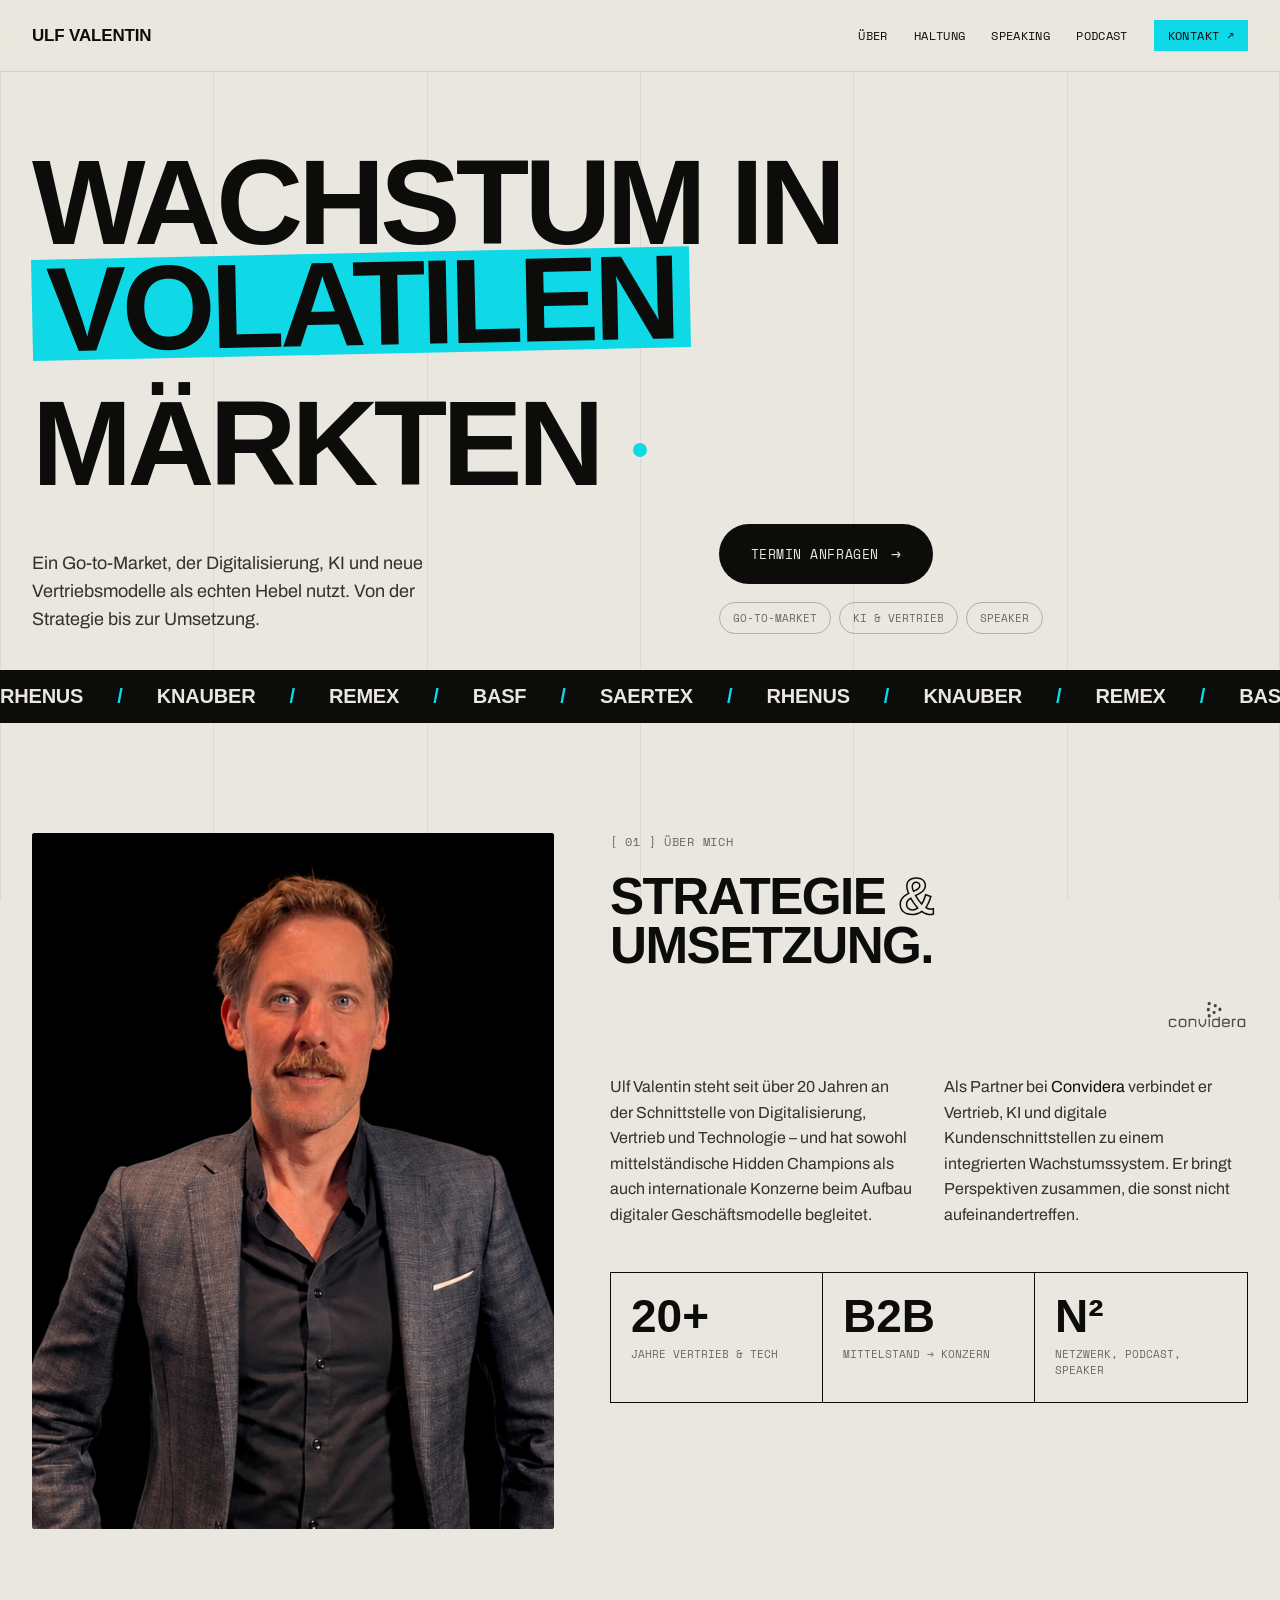
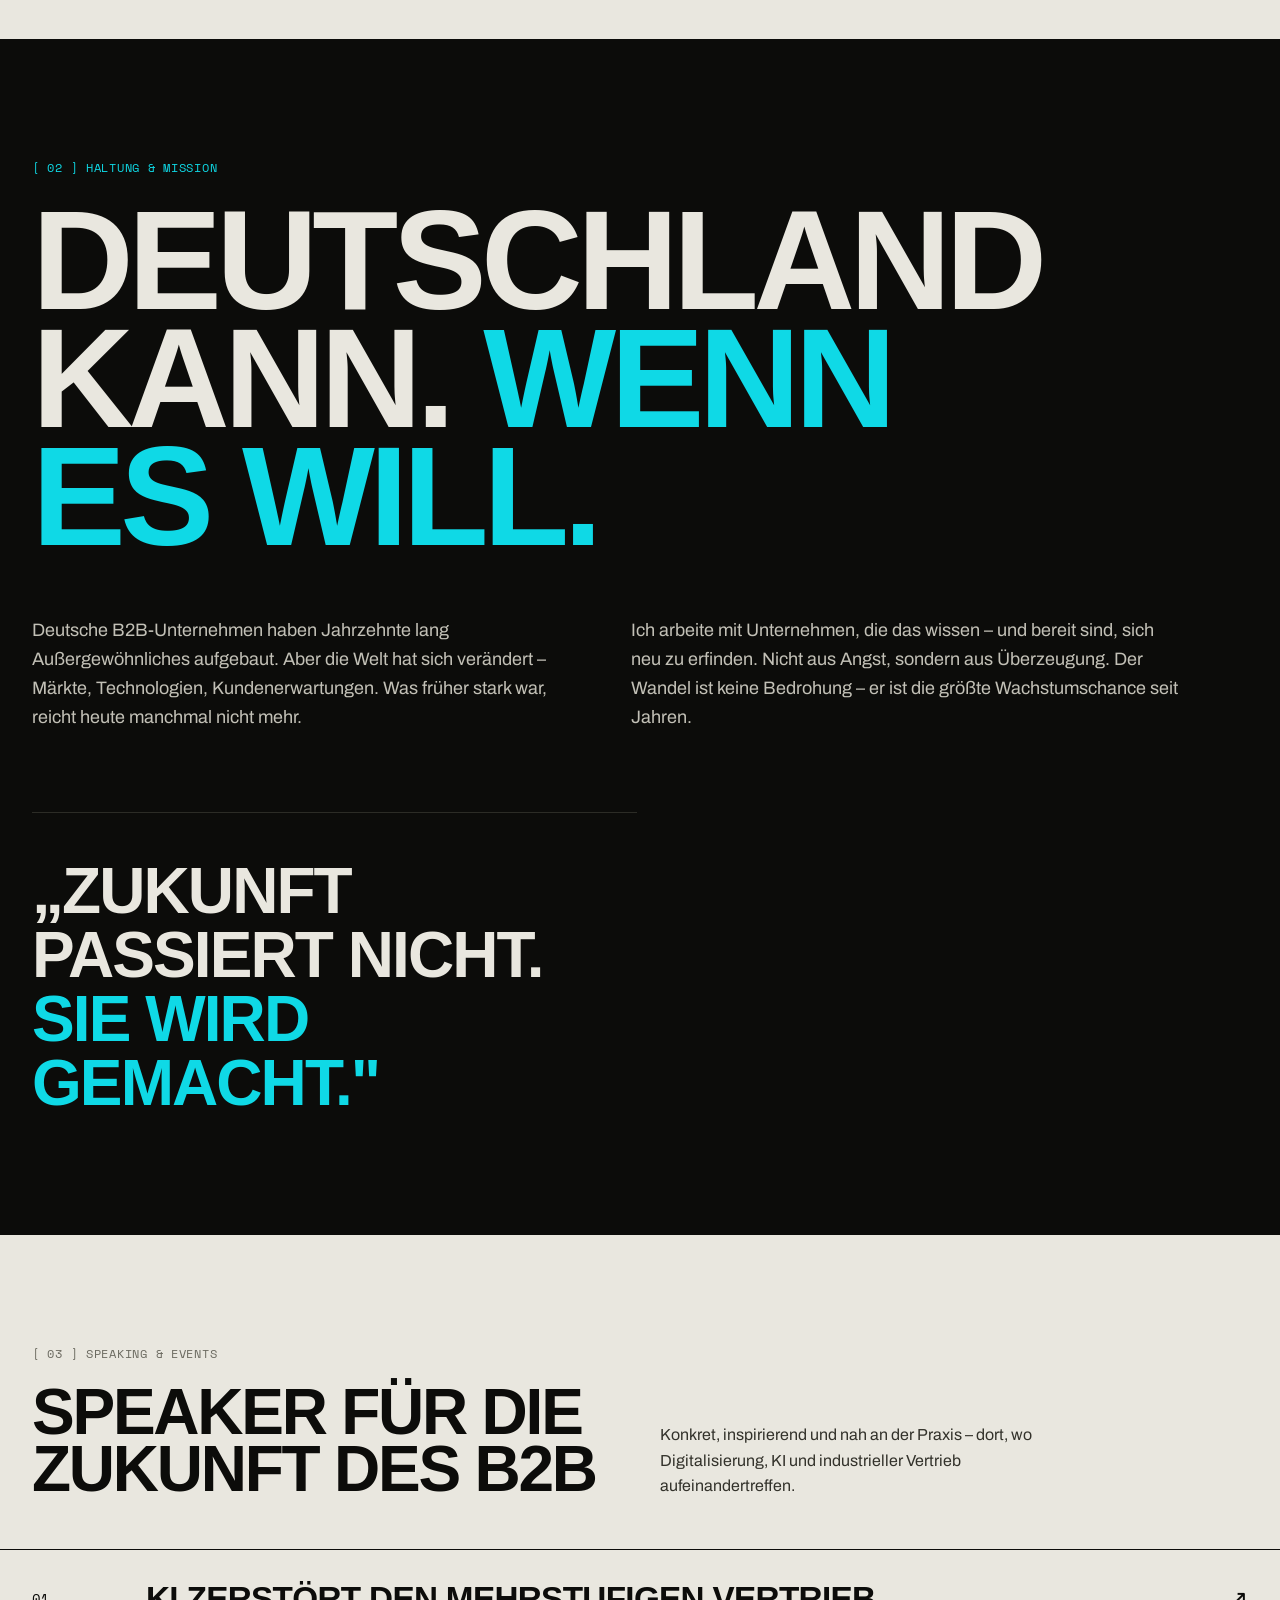
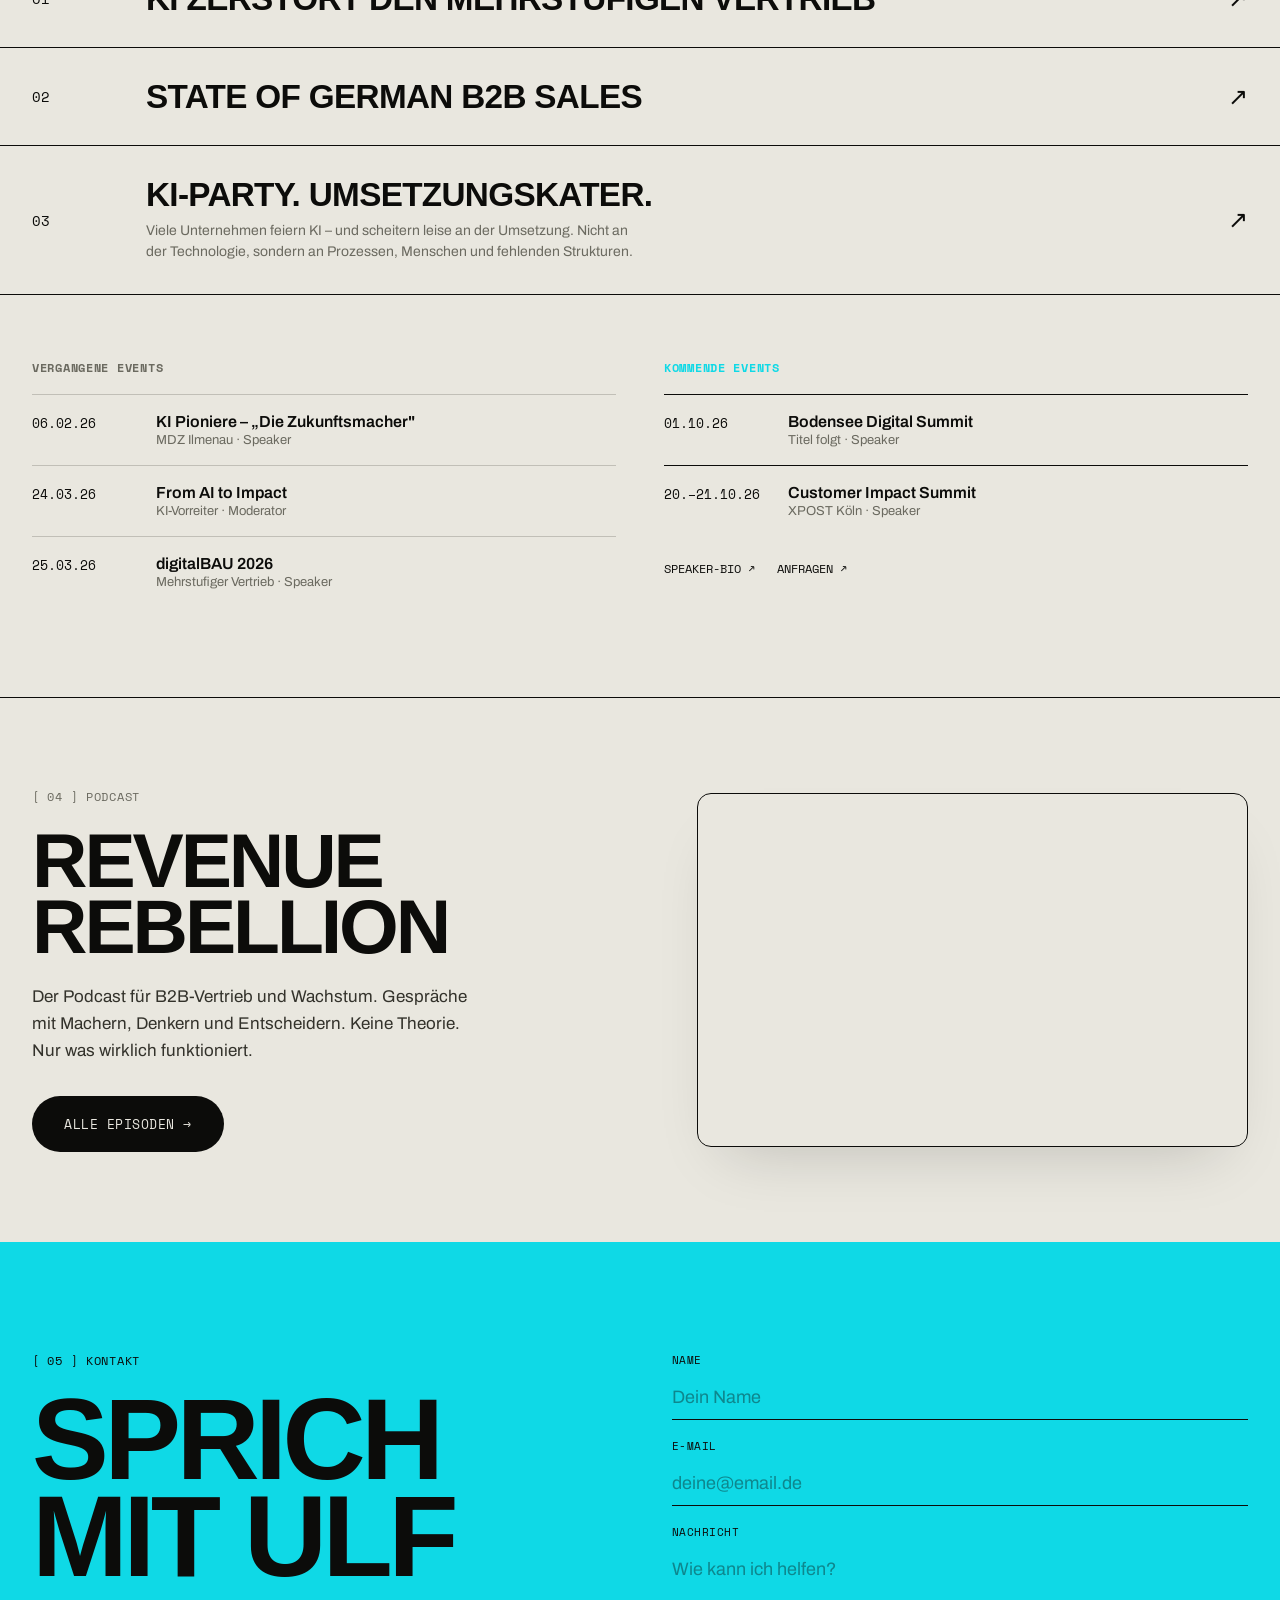
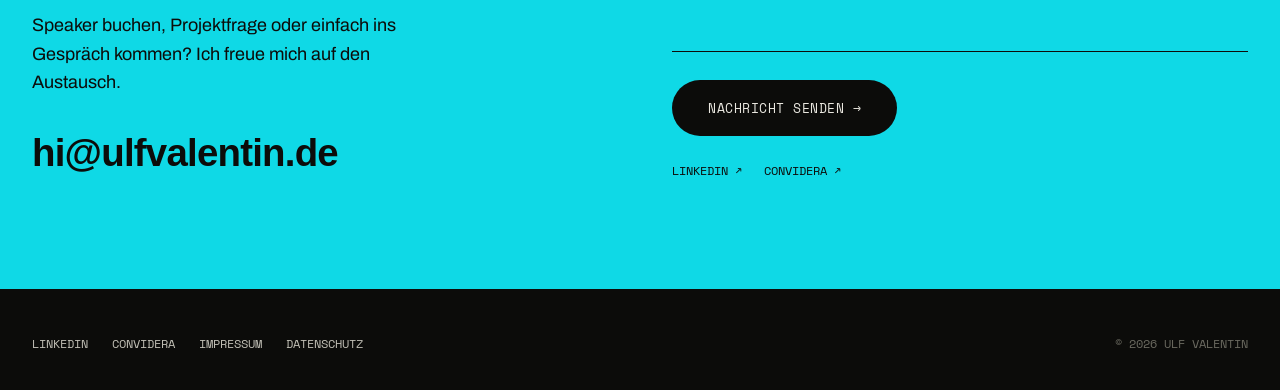
==== commit ec9c86e7: "Redesign website with Kinetic editorial-brutalist design Complete overhaul to new 'Kinetic' design s" ====
--- a/index.html
+++ b/index.html
@@ -1,369 +1,456 @@
 <!DOCTYPE html>
 <html lang="de">
 <head>
-  <meta charset="UTF-8" />
-  <meta name="viewport" content="width=device-width, initial-scale=1.0" />
-  <meta name="description" content="Ulf Valentin – Partner bei Convidera, Speaker und Experte für B2B-Vertrieb, Go-to-Market und KI. Ich helfe etablierten B2B-Unternehmen, in veränderten Märkten zu wachsen." />
-  <title>Ulf Valentin – Go-to-Market, KI & B2B-Vertrieb</title>
-
-  <link rel="icon" href="favicon.svg" type="image/svg+xml" />
-  <link rel="preconnect" href="https://fonts.googleapis.com" />
-  <link rel="preconnect" href="https://fonts.gstatic.com" crossorigin />
-  <link href="https://fonts.googleapis.com/css2?family=Inter:wght@300;400;500;600;700&display=swap" rel="stylesheet" />
-  <link rel="stylesheet" href="style.css" />
+  <meta charset="utf-8">
+  <meta name="viewport" content="width=device-width, initial-scale=1">
+  <title>Ulf Valentin – Wachstum in volatilen Märkten</title>
+  <meta name="description" content="Partner bei Convidera. Go-to-Market, KI & Vertrieb, Speaker. Wachstum in volatilen Märkten.">
+  <link rel="icon" href="/favicon.svg" type="image/svg+xml">
+  <link rel="preconnect" href="https://fonts.googleapis.com">
+  <link rel="preconnect" href="https://fonts.gstatic.com" crossorigin>
+  <link href="https://fonts.googleapis.com/css2?family=Archivo+Expanded:wght@600;700;800;900&family=Archivo:wght@400;500;600&family=Space+Mono:wght@400;700&display=swap" rel="stylesheet">
+  <style>
+    *, *::before, *::after { margin: 0; padding: 0; box-sizing: border-box; }
+    html { scroll-behavior: smooth; }
+    body { background: #E9E7DF; color: #0C0C0A; font-family: 'Archivo', sans-serif; -webkit-font-smoothing: antialiased; overflow-x: hidden; }
+    ::selection { background: #0FD9E6; color: #0C0C0A; }
+    a { text-decoration: none; color: inherit; }
+
+    :root {
+      --bg: #E9E7DF;
+      --ink: #0C0C0A;
+      --accent: #0FD9E6;
+      --body-dim: #33322B;
+      --meta: #6B6A60;
+      --on-dark: #E9E7DF;
+      --on-dark-2: #C2C0B6;
+      --line-dark: #2C2C26;
+      --max-w: 1600px;
+    }
+
+    /* Grid overlay */
+    .kx-grid { position: fixed; inset: 0; z-index: 1; pointer-events: none; display: grid; grid-template-columns: repeat(6, 1fr); max-width: var(--max-w); margin: 0 auto; left: 0; right: 0; }
+    .kx-grid-col { border-left: 1px solid rgba(12,12,10,.06); height: 100%; }
+    .kx-grid-col:last-child { border-right: 1px solid rgba(12,12,10,.06); }
+
+    /* Custom cursor */
+    .kx-cursor { position: fixed; top: 0; left: 0; width: 14px; height: 14px; border-radius: 50%; background: var(--accent); pointer-events: none; z-index: 9999; transform: translate(-50%,-50%); transition: width .3s ease, height .3s ease, background .3s ease, opacity .3s ease; display: flex; align-items: center; justify-content: center; font-family: 'Space Mono', monospace; font-size: 0; color: var(--ink); }
+    .kx-cursor.big { width: 88px; height: 88px; font-size: 11px; text-transform: uppercase; letter-spacing: .06em; }
+
+    /* Underline reveal */
+    .kx-line { background-image: linear-gradient(currentColor, currentColor); background-size: 0% 1.5px; background-repeat: no-repeat; background-position: 0 100%; transition: background-size .45s cubic-bezier(.2,.7,.2,1); }
+    .kx-link:hover .kx-line, a.kx-line:hover { background-size: 100% 1.5px; }
+
+    /* Talk rows */
+    .kx-talk { transition: color .4s ease; position: relative; display: grid; grid-template-columns: 90px 1fr auto; gap: 24px; align-items: center; padding: 32px; border-bottom: 1px solid var(--ink); color: var(--ink); overflow: hidden; text-decoration: none; }
+    .kx-talk .kx-fill { position: absolute; inset: 0; background: var(--ink); transform: scaleY(0); transform-origin: bottom; transition: transform .5s cubic-bezier(.76,0,.24,1); z-index: 0; }
+    .kx-talk:hover .kx-fill { transform: scaleY(1); }
+    .kx-talk:hover, .kx-talk:hover * { color: var(--on-dark) !important; }
+    .kx-talk:hover .kx-acc { color: var(--accent) !important; }
+    .kx-talk > * { position: relative; z-index: 1; }
+
+    /* Stat boxes */
+    .kx-stat { transition: background .3s ease; padding: 24px 20px; border-right: 1px solid var(--ink); }
+    .kx-stat:last-child { border-right: none; }
+    .kx-stat:hover { background: var(--accent); }
+    .kx-stat-num { font-family: 'Archivo Expanded', sans-serif; font-weight: 800; font-size: 46px; line-height: .85; }
+    .kx-stat-label { font-family: 'Space Mono', monospace; font-size: 10.5px; text-transform: uppercase; margin-top: 10px; color: var(--meta); }
+
+    /* Digital code reveal */
+    .kx-digi { cursor: none; }
+    .kx-code { position: absolute; inset: 0; z-index: 2; background: rgba(8,10,9,.78); color: var(--accent); font-family: 'Space Mono', monospace; font-size: 8px; line-height: 9.5px; letter-spacing: .35px; overflow: hidden; white-space: pre-wrap; word-break: break-all; padding: 7px; opacity: 0; transition: opacity .35s ease; pointer-events: none; -webkit-mask-image: radial-gradient(circle 50px at var(--mx,-400px) var(--my,-400px), #000 0%, #000 40%, transparent 72%), url("ulf-portrait-mask.png"); mask-image: radial-gradient(circle 50px at var(--mx,-400px) var(--my,-400px), #000 0%, #000 40%, transparent 72%), url("ulf-portrait-mask.png"); -webkit-mask-size: 100% 100%, cover; mask-size: 100% 100%, cover; -webkit-mask-position: 0 0, center; mask-position: 0 0, center; -webkit-mask-repeat: no-repeat, no-repeat; mask-repeat: no-repeat, no-repeat; -webkit-mask-composite: source-in; mask-composite: intersect; }
+    .kx-digi:hover .kx-code { opacity: 1; }
+
+    /* Marquee */
+    @keyframes kxMarq { from { transform: translateX(0); } to { transform: translateX(-50%); } }
+    .kx-marquee-track { display: inline-flex; gap: 34px; white-space: nowrap; align-items: center; animation: kxMarq 72s linear infinite; will-change: transform; }
+
+    /* Shared helpers */
+    .mono-label { font-family: 'Space Mono', monospace; font-size: 12px; text-transform: uppercase; letter-spacing: .06em; color: var(--meta); }
+    .pill-btn { display: inline-flex; align-items: center; gap: 12px; padding: 18px 32px; background: var(--ink); color: var(--on-dark); border-radius: 100px; font-family: 'Space Mono', monospace; font-size: 13px; text-transform: uppercase; letter-spacing: .04em; border: none; cursor: pointer; text-decoration: none; }
+
+    /* Event rows */
+    .kx-event-row { display: grid; grid-template-columns: 108px 1fr; gap: 16px; padding: 18px 0; border-top: 1px solid rgba(12,12,10,.18); }
+    .kx-event-row-dark { border-top-color: var(--ink); }
+
+    /* Form */
+    .kx-form-field { display: flex; flex-direction: column; gap: 7px; }
+    .kx-form-label { font-family: 'Space Mono', monospace; font-size: 11px; text-transform: uppercase; letter-spacing: .04em; }
+    .kx-form-input { background: transparent; border: none; border-bottom: 1.5px solid var(--ink); padding: 12px 0; font-size: 18px; color: var(--ink); font-family: 'Archivo', sans-serif; outline: none; }
+    .kx-form-input::placeholder { color: rgba(12,12,10,.4); }
+
+    /* Responsive */
+    @media (max-width: 900px) {
+      .kx-hero-body { grid-template-columns: 1fr !important; }
+      .kx-ueber { grid-template-columns: 1fr !important; }
+      .kx-ueber-img { max-width: 360px; }
+      .kx-speaking-head { grid-template-columns: 1fr !important; }
+      .kx-events { grid-template-columns: 1fr !important; }
+      .kx-podcast { grid-template-columns: 1fr !important; }
+      .kx-kontakt-inner { grid-template-columns: 1fr !important; }
+      .kx-stats { grid-template-columns: 1fr !important; }
+      .kx-stat { border-right: none !important; border-bottom: 1px solid var(--ink); }
+      .kx-stat:last-child { border-bottom: none; }
+      .kx-haltung-body { grid-template-columns: 1fr !important; }
+    }
+    @media (max-width: 600px) {
+      .kx-nav { padding: 14px 16px !important; }
+      .kx-nav-hide { display: none; }
+      .kx-hero { padding: 24px 16px !important; }
+      .kx-talk { grid-template-columns: 48px 1fr auto !important; padding: 20px 16px !important; gap: 14px !important; }
+    }
+    @media (prefers-reduced-motion: reduce) {
+      .kx-marquee-track { animation-duration: 0.01ms !important; }
+      .kx-talk .kx-fill, .kx-line { transition: none !important; }
+    }
+  </style>
 </head>
 <body>
 
-  <!-- ============================================================
-       NAVIGATION
-  ============================================================ -->
-  <header class="site-header" id="top">
-    <nav class="nav container">
-      <a href="#top" class="nav-logo">Ulf Valentin</a>
-
-      <ul class="nav-links" id="nav-links">
-        <li><a href="#ueber-mich">Über mich</a></li>
-        <li><a href="#haltung">Haltung</a></li>
-        <li><a href="#speaking">Speaking</a></li>
-        <li><a href="#podcast">Podcast</a></li>
-        <li><a href="#kontakt" class="nav-cta">Kontakt</a></li>
-      </ul>
-
-      <button class="nav-toggle" id="nav-toggle" aria-label="Navigation öffnen" aria-expanded="false">
-        <span></span><span></span><span></span>
+<!-- Grid overlay -->
+<div class="kx-grid" aria-hidden="true">
+  <div class="kx-grid-col"></div>
+  <div class="kx-grid-col"></div>
+  <div class="kx-grid-col"></div>
+  <div class="kx-grid-col"></div>
+  <div class="kx-grid-col"></div>
+  <div class="kx-grid-col"></div>
+</div>
+
+<div style="position:relative; z-index:2;">
+
+  <!-- NAV -->
+  <nav style="position:sticky; top:0; z-index:60; display:flex; align-items:center; justify-content:space-between; padding:20px 32px; background:rgba(233,231,223,.82); backdrop-filter:blur(12px); border-bottom:1px solid rgba(12,12,10,.1);" class="kx-nav">
+    <a href="#top" data-cursor="" class="kx-link" style="font-family:'Archivo Expanded',sans-serif; font-weight:800; font-size:17px; letter-spacing:-.01em; color:var(--ink);">
+      <span class="kx-line">ULF VALENTIN</span>
+    </a>
+    <div style="display:flex; gap:26px; align-items:center; font-family:'Space Mono',monospace; font-size:12px; text-transform:uppercase; letter-spacing:.03em;">
+      <a href="#ueber" data-cursor="" class="kx-link kx-line kx-nav-hide" style="color:var(--ink);">Über</a>
+      <a href="#haltung" data-cursor="" class="kx-link kx-line kx-nav-hide" style="color:var(--ink);">Haltung</a>
+      <a href="#speaking" data-cursor="" class="kx-link kx-line kx-nav-hide" style="color:var(--ink);">Speaking</a>
+      <a href="#podcast" data-cursor="" class="kx-link kx-line kx-nav-hide" style="color:var(--ink);">Podcast</a>
+      <a href="#kontakt" data-cursor="" class="kx-link kx-line" style="color:var(--ink); padding:7px 14px; background:var(--accent);">Kontakt ↗</a>
+    </div>
+  </nav>
+
+  <!-- HERO -->
+  <header id="top" class="kx-hero" style="padding:46px 32px 36px; max-width:var(--max-w); margin:0 auto;">
+    <h1 style="font-family:'Archivo Expanded',sans-serif; font-weight:900; font-size:clamp(44px,9.4vw,164px); line-height:.84; letter-spacing:-.04em; text-transform:uppercase; margin:34px 0 26px;">
+      Wachstum in<br>
+      <span style="display:inline-block; background:var(--accent); padding:0 .12em; transform:rotate(-1.2deg);">volatilen</span><br>
+      <span style="display:inline-block; margin-top:.32em;">Märkten</span>
+    </h1>
+    <div class="kx-hero-body" style="display:grid; grid-template-columns:1.1fr .9fr; gap:40px; align-items:end; margin-top:30px;">
+      <p style="max-width:42ch; font-size:18px; line-height:1.55; color:var(--body-dim);">Ein Go-to-Market, der Digitalisierung, KI und neue Vertriebsmodelle als echten Hebel nutzt. Von der Strategie bis zur Umsetzung.</p>
+      <div style="display:flex; flex-direction:column; align-items:flex-start; gap:18px;">
+        <a href="https://landingpage.convidera.com/meetings/ulfvalentin/meet-ulf-valentin?uuid=4729e53d-69d6-497f-9aed-0ff8b6f190c8" target="_blank" rel="noopener" data-cursor="Termin" class="mag pill-btn">
+          Termin anfragen <span style="font-size:16px;">→</span>
+        </a>
+        <div style="display:flex; gap:8px; flex-wrap:wrap; font-family:'Space Mono',monospace; font-size:11px; text-transform:uppercase; color:var(--meta);">
+          <span style="border:1px solid rgba(12,12,10,.25); border-radius:100px; padding:7px 13px;">Go-to-Market</span>
+          <span style="border:1px solid rgba(12,12,10,.25); border-radius:100px; padding:7px 13px;">KI &amp; Vertrieb</span>
+          <span style="border:1px solid rgba(12,12,10,.25); border-radius:100px; padding:7px 13px;">Speaker</span>
+        </div>
+      </div>
+    </div>
+  </header>
+
+</div>
+
+<!-- MARQUEE – full bleed -->
+<div style="overflow:hidden; border-top:1px solid var(--ink); border-bottom:1px solid var(--ink); padding:14px 0; background:var(--ink); position:relative; z-index:2;">
+  <div class="kx-marquee-track">
+    <span style="display:inline-flex;align-items:center;gap:34px;"><span style="font-family:'Archivo Expanded',sans-serif;font-weight:700;font-size:20px;text-transform:uppercase;letter-spacing:-.01em;color:#E9E7DF;">Rhenus</span><span style="color:var(--accent);font-family:'Archivo Expanded',sans-serif;font-weight:700;font-size:20px;">/</span></span>
+    <span style="display:inline-flex;align-items:center;gap:34px;"><span style="font-family:'Archivo Expanded',sans-serif;font-weight:700;font-size:20px;text-transform:uppercase;letter-spacing:-.01em;color:#E9E7DF;">Knauber</span><span style="color:var(--accent);font-family:'Archivo Expanded',sans-serif;font-weight:700;font-size:20px;">/</span></span>
+    <span style="display:inline-flex;align-items:center;gap:34px;"><span style="font-family:'Archivo Expanded',sans-serif;font-weight:700;font-size:20px;text-transform:uppercase;letter-spacing:-.01em;color:#E9E7DF;">Remex</span><span style="color:var(--accent);font-family:'Archivo Expanded',sans-serif;font-weight:700;font-size:20px;">/</span></span>
+    <span style="display:inline-flex;align-items:center;gap:34px;"><span style="font-family:'Archivo Expanded',sans-serif;font-weight:700;font-size:20px;text-transform:uppercase;letter-spacing:-.01em;color:#E9E7DF;">BASF</span><span style="color:var(--accent);font-family:'Archivo Expanded',sans-serif;font-weight:700;font-size:20px;">/</span></span>
+    <span style="display:inline-flex;align-items:center;gap:34px;"><span style="font-family:'Archivo Expanded',sans-serif;font-weight:700;font-size:20px;text-transform:uppercase;letter-spacing:-.01em;color:#E9E7DF;">Saertex</span><span style="color:var(--accent);font-family:'Archivo Expanded',sans-serif;font-weight:700;font-size:20px;">/</span></span>
+    <!-- Duplicate for seamless loop -->
+    <span style="display:inline-flex;align-items:center;gap:34px;"><span style="font-family:'Archivo Expanded',sans-serif;font-weight:700;font-size:20px;text-transform:uppercase;letter-spacing:-.01em;color:#E9E7DF;">Rhenus</span><span style="color:var(--accent);font-family:'Archivo Expanded',sans-serif;font-weight:700;font-size:20px;">/</span></span>
+    <span style="display:inline-flex;align-items:center;gap:34px;"><span style="font-family:'Archivo Expanded',sans-serif;font-weight:700;font-size:20px;text-transform:uppercase;letter-spacing:-.01em;color:#E9E7DF;">Knauber</span><span style="color:var(--accent);font-family:'Archivo Expanded',sans-serif;font-weight:700;font-size:20px;">/</span></span>
+    <span style="display:inline-flex;align-items:center;gap:34px;"><span style="font-family:'Archivo Expanded',sans-serif;font-weight:700;font-size:20px;text-transform:uppercase;letter-spacing:-.01em;color:#E9E7DF;">Remex</span><span style="color:var(--accent);font-family:'Archivo Expanded',sans-serif;font-weight:700;font-size:20px;">/</span></span>
+    <span style="display:inline-flex;align-items:center;gap:34px;"><span style="font-family:'Archivo Expanded',sans-serif;font-weight:700;font-size:20px;text-transform:uppercase;letter-spacing:-.01em;color:#E9E7DF;">BASF</span><span style="color:var(--accent);font-family:'Archivo Expanded',sans-serif;font-weight:700;font-size:20px;">/</span></span>
+    <span style="display:inline-flex;align-items:center;gap:34px;"><span style="font-family:'Archivo Expanded',sans-serif;font-weight:700;font-size:20px;text-transform:uppercase;letter-spacing:-.01em;color:#E9E7DF;">Saertex</span><span style="color:var(--accent);font-family:'Archivo Expanded',sans-serif;font-weight:700;font-size:20px;">/</span></span>
+  </div>
+</div>
+
+<div style="position:relative; z-index:2; max-width:var(--max-w); margin:0 auto;">
+
+  <!-- ÜBER -->
+  <section id="ueber" class="kx-ueber" style="padding:110px 32px; display:grid; grid-template-columns:.9fr 1.1fr; gap:56px; align-items:start;">
+    <div class="kx-ueber-img kx-digi" data-digi="" style="overflow:hidden; aspect-ratio:3/4; border-radius:3px; position:relative; background:var(--ink);">
+      <img src="ulf-portrait.png" alt="Ulf Valentin" style="width:100%; height:100%; object-fit:cover; object-position:center top; filter:contrast(1.02);" />
+      <div class="kx-code" data-code=""></div>
+    </div>
+    <div>
+      <div class="mono-label">[ 01 ] Über mich</div>
+      <h2 style="font-family:'Archivo Expanded',sans-serif; font-weight:800; font-size:clamp(28px,4vw,58px); line-height:.96; letter-spacing:-.03em; text-transform:uppercase; margin-top:22px;">
+        Strategie <span style="-webkit-text-stroke:1.5px var(--ink); color:transparent;">&amp;</span> Umsetzung.
+      </h2>
+      <a href="https://www.convidera.com" target="_blank" rel="noopener" data-cursor="" style="display:flex; justify-content:flex-end; margin-top:24px;">
+        <img src="convidera-logo.png" alt="Convidera" style="height:46px; width:auto; display:block; opacity:.85;" />
+      </a>
+      <div style="display:grid; grid-template-columns:1fr 1fr; gap:30px; margin-top:34px; font-size:16px; line-height:1.6; color:var(--body-dim);">
+        <p>Ulf Valentin steht seit über 20 Jahren an der Schnittstelle von Digitalisierung, Vertrieb und Technologie – und hat sowohl mittelständische Hidden Champions als auch internationale Konzerne beim Aufbau digitaler Geschäftsmodelle begleitet.</p>
+        <p>Als Partner bei <a href="https://www.convidera.com" target="_blank" rel="noopener" data-cursor="" class="kx-line" style="color:var(--ink);">Convidera</a> verbindet er Vertrieb, KI und digitale Kundenschnittstellen zu einem integrierten Wachstumssystem. Er bringt Perspektiven zusammen, die sonst nicht aufeinandertreffen.</p>
+      </div>
+      <div class="kx-stats" style="display:grid; grid-template-columns:repeat(3,1fr); margin-top:44px; border:1px solid var(--ink);">
+        <div class="kx-stat"><div class="kx-stat-num">20+</div><div class="kx-stat-label">Jahre Vertrieb &amp; Tech</div></div>
+        <div class="kx-stat"><div class="kx-stat-num">B2B</div><div class="kx-stat-label">Mittelstand → Konzern</div></div>
+        <div class="kx-stat"><div class="kx-stat-num">N²</div><div class="kx-stat-label">Netzwerk, Podcast, Speaker</div></div>
+      </div>
+    </div>
+  </section>
+
+</div>
+
+<!-- HALTUNG – full bleed -->
+<section id="haltung" style="background:var(--ink); color:var(--on-dark); position:relative; z-index:2;">
+  <div style="max-width:var(--max-w); margin:0 auto; padding:120px 32px;">
+    <div style="font-family:'Space Mono',monospace; font-size:12px; text-transform:uppercase; letter-spacing:.06em; color:var(--accent);">[ 02 ] Haltung &amp; Mission</div>
+    <h2 style="font-family:'Archivo Expanded',sans-serif; font-weight:900; font-size:clamp(48px,11vw,184px); line-height:.84; letter-spacing:-.04em; text-transform:uppercase; margin-top:26px;">
+      Deutschland<br>kann. <span style="color:var(--accent);">Wenn<br>es will.</span>
+    </h2>
+    <div class="kx-haltung-body" style="display:grid; grid-template-columns:1fr 1fr; gap:48px; margin-top:60px; max-width:1150px;">
+      <p style="font-size:18px; line-height:1.6; color:var(--on-dark-2);">Deutsche B2B-Unternehmen haben Jahrzehnte lang Außergewöhnliches aufgebaut. Aber die Welt hat sich verändert – Märkte, Technologien, Kundenerwartungen. Was früher stark war, reicht heute manchmal nicht mehr.</p>
+      <p style="font-size:18px; line-height:1.6; color:var(--on-dark-2);">Ich arbeite mit Unternehmen, die das wissen – und bereit sind, sich neu zu erfinden. Nicht aus Angst, sondern aus Überzeugung. Der Wandel ist keine Bedrohung – er ist die größte Wachstumschance seit Jahren.</p>
+    </div>
+    <blockquote style="margin-top:80px; border-top:1px solid var(--line-dark); padding-top:46px; font-family:'Archivo Expanded',sans-serif; font-weight:700; font-size:clamp(28px,5vw,76px); line-height:1.0; letter-spacing:-.03em; text-transform:uppercase; max-width:17ch;">
+      „Zukunft passiert nicht. <span style="color:var(--accent);">Sie wird gemacht."</span>
+    </blockquote>
+  </div>
+</section>
+
+<div style="position:relative; z-index:2; max-width:var(--max-w); margin:0 auto;">
+
+  <!-- SPEAKING -->
+  <section id="speaking" style="padding:110px 0 90px;">
+    <div class="kx-speaking-head" style="padding:0 32px; display:grid; grid-template-columns:1fr 1fr; gap:40px; align-items:end; margin-bottom:50px;">
+      <div>
+        <div class="mono-label">[ 03 ] Speaking &amp; Events</div>
+        <h2 style="font-family:'Archivo Expanded',sans-serif; font-weight:800; font-size:clamp(32px,5vw,76px); line-height:.9; letter-spacing:-.035em; text-transform:uppercase; margin-top:22px;">Speaker für die Zukunft des B2B</h2>
+      </div>
+      <p style="font-size:16px; line-height:1.6; color:var(--body-dim); max-width:48ch;">Konkret, inspirierend und nah an der Praxis – dort, wo Digitalisierung, KI und industrieller Vertrieb aufeinandertreffen.</p>
+    </div>
+
+    <div data-talklist="" style="border-top:1px solid var(--ink);">
+      <a href="#kontakt" class="kx-talk" data-cursor="" data-img="Ulf_Profilbild.jpg">
+        <span class="kx-fill"></span>
+        <span style="font-family:'Space Mono',monospace; font-size:14px;">01</span>
+        <h3 style="font-family:'Archivo Expanded',sans-serif; font-weight:700; font-size:clamp(20px,2.6vw,38px); line-height:1.0; letter-spacing:-.02em; text-transform:uppercase;">KI zerstört den mehrstufigen Vertrieb</h3>
+        <span style="font-size:24px;">↗</span>
+      </a>
+      <a href="#kontakt" class="kx-talk" data-cursor="" data-img="Ulf Profil 2 arme.jpg">
+        <span class="kx-fill"></span>
+        <span style="font-family:'Space Mono',monospace; font-size:14px;">02</span>
+        <h3 style="font-family:'Archivo Expanded',sans-serif; font-weight:700; font-size:clamp(20px,2.6vw,38px); line-height:1.0; letter-spacing:-.02em; text-transform:uppercase;">State of German B2B Sales</h3>
+        <span style="font-size:24px;">↗</span>
+      </a>
+      <a href="#kontakt" class="kx-talk" data-cursor="" data-img="Ulf_Profilbild.jpg">
+        <span class="kx-fill"></span>
+        <span style="font-family:'Space Mono',monospace; font-size:14px;">03</span>
+        <div>
+          <h3 style="font-family:'Archivo Expanded',sans-serif; font-weight:700; font-size:clamp(20px,2.6vw,38px); line-height:1.0; letter-spacing:-.02em; text-transform:uppercase;">KI-Party. Umsetzungskater.</h3>
+          <p style="margin-top:8px; font-size:14px; line-height:1.5; color:var(--meta); max-width:62ch; text-transform:none; font-family:'Archivo',sans-serif;">Viele Unternehmen feiern KI – und scheitern leise an der Umsetzung. Nicht an der Technologie, sondern an Prozessen, Menschen und fehlenden Strukturen.</p>
+        </div>
+        <span style="font-size:24px;">↗</span>
+      </a>
+    </div>
+
+    <div class="kx-events" style="padding:0 32px; display:grid; grid-template-columns:1fr 1fr; gap:48px; margin-top:64px;">
+      <div>
+        <h4 style="font-family:'Space Mono',monospace; font-size:12px; text-transform:uppercase; letter-spacing:.06em; color:var(--meta); margin-bottom:18px;">Vergangene Events</h4>
+        <div class="kx-event-row"><span style="font-family:'Space Mono',monospace; font-size:13px;">06.02.26</span><div><div style="font-weight:600;">KI Pioniere – „Die Zukunftsmacher"</div><div style="font-size:13px; color:var(--meta); margin-top:3px;">MDZ Ilmenau · Speaker</div></div></div>
+        <div class="kx-event-row"><span style="font-family:'Space Mono',monospace; font-size:13px;">24.03.26</span><div><div style="font-weight:600;">From AI to Impact</div><div style="font-size:13px; color:var(--meta); margin-top:3px;">KI-Vorreiter · Moderator</div></div></div>
+        <div class="kx-event-row"><span style="font-family:'Space Mono',monospace; font-size:13px;">25.03.26</span><div><div style="font-weight:600;">digitalBAU 2026</div><div style="font-size:13px; color:var(--meta); margin-top:3px;">Mehrstufiger Vertrieb · Speaker</div></div></div>
+      </div>
+      <div>
+        <h4 style="font-family:'Space Mono',monospace; font-size:12px; text-transform:uppercase; letter-spacing:.06em; color:var(--accent); margin-bottom:18px;">Kommende Events</h4>
+        <div class="kx-event-row kx-event-row-dark"><span style="font-family:'Space Mono',monospace; font-size:13px;">01.10.26</span><div><div style="font-weight:600;">Bodensee Digital Summit</div><div style="font-size:13px; color:var(--meta); margin-top:3px;">Titel folgt · Speaker</div></div></div>
+        <div class="kx-event-row kx-event-row-dark"><span style="font-family:'Space Mono',monospace; font-size:13px;">20.–21.10.26</span><div><div style="font-weight:600;">Customer Impact Summit</div><div style="font-size:13px; color:var(--meta); margin-top:3px;">XPOST Köln · Speaker</div></div></div>
+        <div style="display:flex; gap:22px; margin-top:24px; font-family:'Space Mono',monospace; font-size:12px; text-transform:uppercase;">
+          <a href="speaking.html" data-cursor="" class="kx-line" style="color:var(--ink);">Speaker-Bio ↗</a>
+          <a href="#kontakt" data-cursor="" class="kx-line" style="color:var(--ink);">Anfragen ↗</a>
+        </div>
+      </div>
+    </div>
+  </section>
+
+  <!-- PODCAST -->
+  <section id="podcast" style="padding:90px 32px; display:grid; grid-template-columns:1.05fr .95fr; gap:56px; align-items:center; border-top:1px solid var(--ink);" class="kx-podcast">
+    <div>
+      <div class="mono-label">[ 04 ] Podcast</div>
+      <h2 style="font-family:'Archivo Expanded',sans-serif; font-weight:900; font-size:clamp(38px,6vw,96px); line-height:.86; letter-spacing:-.04em; text-transform:uppercase; margin-top:22px;">Revenue<br>Rebellion</h2>
+      <p style="margin-top:24px; font-size:17px; line-height:1.6; color:var(--body-dim); max-width:46ch;">Der Podcast für B2B-Vertrieb und Wachstum. Gespräche mit Machern, Denkern und Entscheidern. Keine Theorie. Nur was wirklich funktioniert.</p>
+      <a href="https://open.spotify.com/show/5Ecs0xAq4K0JUtvaMsInM9" target="_blank" rel="noopener" data-cursor="Spotify" class="mag pill-btn" style="margin-top:32px;">
+        Alle Episoden →
+      </a>
+    </div>
+    <div style="border:1px solid var(--ink); border-radius:14px; overflow:hidden; box-shadow:0 30px 60px -28px rgba(12,12,10,.18);">
+      <iframe style="border-radius:14px; display:block;" src="https://open.spotify.com/embed/show/5Ecs0xAq4K0JUtvaMsInM9?utm_source=generator" width="100%" height="352" frameborder="0" allow="autoplay; clipboard-write; encrypted-media; fullscreen; picture-in-picture" loading="lazy" title="Revenue Rebellion Podcast"></iframe>
+    </div>
+  </section>
+
+</div>
+
+<!-- KONTAKT – full bleed -->
+<section id="kontakt" style="background:var(--accent); color:var(--ink); position:relative; z-index:2;">
+  <div style="max-width:var(--max-w); margin:0 auto; padding:110px 32px; display:grid; grid-template-columns:1fr 1fr; gap:64px; align-items:start;" class="kx-kontakt-inner">
+    <div>
+      <div style="font-family:'Space Mono',monospace; font-size:12px; text-transform:uppercase; letter-spacing:.06em;">[ 05 ] Kontakt</div>
+      <h2 style="font-family:'Archivo Expanded',sans-serif; font-weight:900; font-size:clamp(52px,9vw,150px); line-height:.84; letter-spacing:-.04em; text-transform:uppercase; margin-top:22px;">Sprich<br>mit Ulf</h2>
+      <p style="margin-top:26px; font-size:18px; line-height:1.6; max-width:42ch;">Speaker buchen, Projektfrage oder einfach ins Gespräch kommen? Ich freue mich auf den Austausch.</p>
+      <a href="mailto:hi@ulfvalentin.de" data-cursor="" class="kx-line" style="display:inline-block; margin-top:34px; font-family:'Archivo Expanded',sans-serif; font-weight:700; font-size:clamp(22px,3vw,40px); letter-spacing:-.02em; color:var(--ink);">hi@ulfvalentin.de</a>
+    </div>
+    <form style="display:flex; flex-direction:column; gap:18px;" onsubmit="return handleFormSubmit(event)">
+      <div class="kx-form-field">
+        <label class="kx-form-label" for="f-name">Name</label>
+        <input class="kx-form-input" type="text" id="f-name" name="name" data-cursor="" placeholder="Dein Name" required />
+      </div>
+      <div class="kx-form-field">
+        <label class="kx-form-label" for="f-email">E-Mail</label>
+        <input class="kx-form-input" type="email" id="f-email" name="email" data-cursor="" placeholder="deine@email.de" required />
+      </div>
+      <div class="kx-form-field">
+        <label class="kx-form-label" for="f-msg">Nachricht</label>
+        <textarea class="kx-form-input" id="f-msg" name="nachricht" rows="4" data-cursor="" placeholder="Wie kann ich helfen?" style="resize:none;"></textarea>
+      </div>
+      <button type="submit" data-cursor="Senden" class="mag pill-btn" style="margin-top:10px; align-self:flex-start; padding:18px 36px;">
+        Nachricht senden →
       </button>
-    </nav>
-  </header>
-
-
-  <!-- ============================================================
-       HERO
-  ============================================================ -->
-  <section class="hero">
-    <div class="container hero-inner">
-
-      <div class="hero-content">
-        <p class="hero-eyebrow">Partner bei Convidera · Speaker · Veranstalter</p>
-        <h1 class="hero-headline">
-          Ich helfe etablierten B2B-Unternehmen, in veränderten Märkten zu wachsen – durch einen Go-to-Market, der Digitalisierung, KI und neue Vertriebsmodelle als echten Hebel nutzt.
-        </h1>
-        <div class="hero-tags">
-          <span class="hero-tag">Go-to-Market</span>
-          <span class="hero-tag">KI & Vertrieb</span>
-          <span class="hero-tag">Speaker</span>
-        </div>
-        <a
-          href="https://landingpage.convidera.com/meetings/ulfvalentin/meet-ulf-valentin?uuid=4729e53d-69d6-497f-9aed-0ff8b6f190c8"
-          target="_blank"
-          rel="noopener"
-          class="btn btn-primary"
-        >Termin anfragen</a>
-      </div>
-
-      <div class="hero-image-wrap">
-        <img
-          src="Ulf_Profilbild.jpg"
-          alt="Ulf Valentin – Partner bei Convidera, Speaker für B2B-Vertrieb und KI"
-          class="hero-image"
-          width="480"
-          height="480"
-          loading="eager"
-        />
-      </div>
-
-    </div>
-  </section>
-
-
-  <!-- ============================================================
-       ÜBER MICH
-  ============================================================ -->
-  <section class="section section-alt" id="ueber-mich">
-    <div class="container about-inner">
-
-      <div class="about-image-wrap">
-        <img
-          src="Ulf Profil 2 arme.jpg"
-          alt="Ulf Valentin"
-          class="about-image"
-          width="480"
-          height="600"
-          loading="lazy"
-        />
-      </div>
-
-      <div class="about-content">
-        <span class="section-label">Über mich</span>
-        <h2 class="section-title">Wachstum entsteht, wenn Strategie und Umsetzung zusammenkommen.</h2>
-        <div class="about-text">
-          <p>
-            Ulf Valentin steht seit über 20 Jahren an der Schnittstelle von Digitalisierung, Vertrieb und Technologie – und hat in dieser Zeit sowohl mittelständische Hidden Champions als auch internationale Konzerne dabei begleitet, digitale Geschäftsmodelle aufzubauen und weiterzuentwickeln.
-          </p>
-          <p>
-            Als Partner bei <a href="https://www.convidera.com" target="_blank" rel="noopener">Convidera</a> verantwortet er heute Beratung und Business Development. Er arbeitet mit Unternehmen daran, Vertrieb, KI und digitale Kundenschnittstellen zu einem integrierten Wachstumssystem zu verbinden – und begleitet sie dabei von der Strategie bis zur Umsetzung.
-          </p>
-          <p>
-            Er fordert Unternehmen heraus, unbequeme Fragen zu stellen – und bleibt dabei bis die Antworten umgesetzt sind. Als Berater, Veranstalter und Host des Podcasts <strong>Revenue Rebellion</strong> verbindet er Menschen, Ideen und Perspektiven, die sonst selten zusammenkommen.
-          </p>
-          <a href="https://www.convidera.com" target="_blank" rel="noopener" class="btn btn-outline">Mehr über Convidera →</a>
-        </div>
-      </div>
-
-    </div>
-  </section>
-
-
-  <!-- ============================================================
-       QUOTE BLOCK
-  ============================================================ -->
-  <div class="quote-block">
-    <div class="container">
-      <blockquote class="pull-quote">
-        „Zukunft passiert nicht. Sie wird gemacht."
-      </blockquote>
-    </div>
+      <div id="form-success" style="display:none; font-family:'Space Mono',monospace; font-size:12px; text-transform:uppercase; color:var(--ink); padding:12px 0;">
+        Danke! Ich melde mich bald.
+      </div>
+      <div style="display:flex; gap:22px; margin-top:8px; font-family:'Space Mono',monospace; font-size:12px; text-transform:uppercase;">
+        <a href="https://www.linkedin.com/in/uvalentin/" target="_blank" rel="noopener" data-cursor="" class="kx-line" style="color:var(--ink);">LinkedIn ↗</a>
+        <a href="https://www.convidera.com" target="_blank" rel="noopener" data-cursor="" class="kx-line" style="color:var(--ink);">Convidera ↗</a>
+      </div>
+    </form>
   </div>
-
-
-  <!-- ============================================================
-       HALTUNG & MISSION
-  ============================================================ -->
-  <section class="section section-mission" id="haltung">
-    <div class="container section-narrow">
-      <span class="section-label">Haltung & Mission</span>
-      <h2 class="section-title mission-headline">Deutschland kann. Wenn es will.</h2>
-      <div class="mission-text">
-        <p>
-          Deutsche B2B-Unternehmen haben Jahrzehnte lang Außergewöhnliches aufgebaut. Aber die Welt hat sich verändert – Märkte, Technologien, Kundenerwartungen. Was früher stark war, reicht heute manchmal nicht mehr.
-        </p>
-        <p>
-          Ich arbeite mit Unternehmen, die das wissen – und bereit sind, sich neu zu erfinden. Nicht aus Angst, sondern aus Überzeugung dass sie es können. Der Wandel ist keine Bedrohung – er ist die größte Wachstumschance seit Jahren.
-        </p>
-      </div>
-    </div>
-  </section>
-
-
-  <!-- ============================================================
-       SPEAKING & EVENTS
-  ============================================================ -->
-  <section class="section section-alt" id="speaking">
-    <div class="container">
-      <span class="section-label">Speaking & Events</span>
-      <h2 class="section-title">Speaker für die Zukunft des B2B.</h2>
-
-      <div class="speaker-bio">
-        <p>
-          Ulf Valentin spricht über die Zukunft des B2B-Vertriebs – konkret, inspirierend und nah an der Praxis. Seine Themen liegen dort, wo Digitalisierung, KI und industrieller Vertrieb aufeinandertreffen: ein Terrain, das er seit über 20 Jahren kennt und täglich in Projekten bearbeitet.
-        </p>
-      </div>
-
-      <div class="talks-grid">
-
-        <div class="talk-card">
-          <div class="talk-number">01</div>
-          <h3 class="talk-title">KI zerstört den mehrstufigen Vertrieb – und warum das Ihre Chance ist</h3>
-        </div>
-
-        <div class="talk-card">
-          <div class="talk-number">02</div>
-          <h3 class="talk-title">State of German B2B Sales</h3>
-        </div>
-
-        <div class="talk-card">
-          <div class="talk-number">03</div>
-          <h3 class="talk-title">KI-Party. Umsetzungskater. Was jetzt wirklich zählt.</h3>
-          <p class="talk-desc">
-            Viele Unternehmen feiern KI – und scheitern leise an der Umsetzung. Nicht an der Technologie, sondern an Prozessen, Menschen und fehlenden Strukturen.
-          </p>
-        </div>
-
-      </div>
-
-      <!-- Events 2026 -->
-      <div class="events-section">
-        <h3 class="events-heading">Events 2026</h3>
-        <div class="events-grid">
-
-          <div class="events-column">
-            <h4 class="events-subheading">Vergangene Events</h4>
-
-            <div class="event-item">
-              <div class="event-date">06.02.2026</div>
-              <div class="event-details">
-                <strong class="event-name">KI Pioniere – „Die Zukunftsmacher"</strong>
-                <span class="event-org">Mittelstand-Digital Zentrum Ilmenau</span>
-                <span class="event-role role-speaker">Speaker</span>
-              </div>
-            </div>
-
-            <div class="event-item">
-              <div class="event-date">24.03.2026</div>
-              <div class="event-details">
-                <strong class="event-name">From AI to Impact</strong>
-                <span class="event-talk">Die Erfolgsgeheimnisse der KI-Vorreiter</span>
-                <span class="event-role role-moderator">Moderator</span>
-              </div>
-            </div>
-
-            <div class="event-item">
-              <div class="event-date">25.03.2026</div>
-              <div class="event-details">
-                <strong class="event-name">digitalBAU 2026</strong>
-                <span class="event-talk">KI zerstört den mehrstufigen Vertrieb – und warum das Ihre Chance ist</span>
-                <span class="event-role role-speaker">Speaker</span>
-              </div>
-            </div>
-          </div>
-
-          <div class="events-column">
-            <h4 class="events-subheading">Kommende Events</h4>
-
-            <div class="event-item event-upcoming">
-              <div class="event-date">01.10.2026</div>
-              <div class="event-details">
-                <strong class="event-name">Bodensee Digital Summit</strong>
-                <span class="event-talk">Titel folgt</span>
-                <span class="event-role role-speaker">Speaker</span>
-              </div>
-            </div>
-
-            <div class="event-item event-upcoming">
-              <div class="event-date">20.–21.10.2026</div>
-              <div class="event-details">
-                <strong class="event-name">Customer Impact Summit</strong>
-                <span class="event-org">XPOST Köln</span>
-                <span class="event-talk">Titel folgt</span>
-                <span class="event-role role-speaker">Speaker</span>
-              </div>
-            </div>
-          </div>
-
-        </div>
-      </div>
-
-      <div class="speaker-cta">
-        <a href="speaking.html" class="btn btn-outline">Vollständige Speaker-Bio</a>
-        <a href="#kontakt" class="btn btn-primary">Als Speaker anfragen</a>
-      </div>
-    </div>
-  </section>
-
-
-  <!-- ============================================================
-       PODCAST
-  ============================================================ -->
-  <section class="section" id="podcast">
-    <div class="container section-narrow">
-      <span class="section-label">Podcast</span>
-      <h2 class="section-title">Revenue Rebellion – der Podcast für B2B-Vertrieb und Wachstum</h2>
-      <p class="podcast-text">
-        Im Podcast Revenue Rebellion spreche ich mit Machern, Denkern und Entscheidern über die Zukunft des B2B-Vertriebs. Keine Theorie. Nur was wirklich funktioniert.
-      </p>
-      <div class="podcast-embed">
-        <iframe
-          style="border-radius:12px"
-          src="https://open.spotify.com/embed/show/5Ecs0xAq4K0JUtvaMsInM9?utm_source=generator"
-          width="100%"
-          height="232"
-          frameBorder="0"
-          allowfullscreen=""
-          allow="autoplay; clipboard-write; encrypted-media; fullscreen; picture-in-picture"
-          loading="lazy"
-          title="Revenue Rebellion Podcast auf Spotify"
-        ></iframe>
-      </div>
-      <div class="podcast-cta">
-        <a href="https://open.spotify.com/show/5Ecs0xAq4K0JUtvaMsInM9" target="_blank" rel="noopener" class="btn btn-outline">Alle Episoden auf Spotify</a>
-      </div>
-    </div>
-  </section>
-
-
-  <!-- ============================================================
-       KONTAKT
-  ============================================================ -->
-  <section class="section section-alt" id="kontakt">
-    <div class="container section-narrow">
-      <span class="section-label">Kontakt</span>
-      <h2 class="section-title">Sprich mit Ulf.</h2>
-
-      <p class="contact-intro">
-        Du möchtest mich als Speaker buchen, hast eine Frage zu einem Projekt oder willst einfach ins Gespräch kommen? Ich freue mich auf den Austausch.
-      </p>
-
-      <form
-        action="https://formspree.io/f/mlgkklgb"
-        method="POST"
-        class="contact-form"
-        id="contact-form"
-      >
-        <div class="form-group">
-          <label for="name">Name</label>
-          <input type="text" id="name" name="name" placeholder="Dein Name" required autocomplete="name" />
-        </div>
-        <div class="form-group">
-          <label for="email">E-Mail</label>
-          <input type="email" id="email" name="email" placeholder="deine@email.de" required autocomplete="email" />
-        </div>
-        <div class="form-group">
-          <label for="message">Nachricht</label>
-          <textarea id="message" name="message" rows="5" placeholder="Deine Nachricht..." required></textarea>
-        </div>
-        <input type="text" name="_gotcha" style="display:none" />
-        <input type="hidden" name="_next" value="https://ulfvalentin.de/#kontakt" />
-        <button type="submit" class="btn btn-primary btn-full">Nachricht senden</button>
-        <p class="form-success" id="form-success" aria-live="polite"></p>
-      </form>
-
-      <div class="contact-links">
-        <a href="mailto:hi@ulfvalentin.de" class="contact-link">
-          <svg aria-hidden="true" width="20" height="20" viewBox="0 0 24 24" fill="none" stroke="currentColor" stroke-width="2" stroke-linecap="round" stroke-linejoin="round"><rect x="2" y="4" width="20" height="16" rx="2"/><path d="m22 7-8.97 5.7a1.94 1.94 0 0 1-2.06 0L2 7"/></svg>
-          hi@ulfvalentin.de
-        </a>
-        <a href="https://www.linkedin.com/in/uvalentin/" target="_blank" rel="noopener" class="contact-link">
-          <svg aria-hidden="true" width="20" height="20" viewBox="0 0 24 24" fill="currentColor"><path d="M16 8a6 6 0 0 1 6 6v7h-4v-7a2 2 0 0 0-2-2 2 2 0 0 0-2 2v7h-4v-7a6 6 0 0 1 6-6z"/><rect x="2" y="9" width="4" height="12"/><circle cx="4" cy="4" r="2"/></svg>
-          LinkedIn
-        </a>
-        <a href="https://www.convidera.com" target="_blank" rel="noopener" class="contact-link">
-          <svg aria-hidden="true" width="20" height="20" viewBox="0 0 24 24" fill="none" stroke="currentColor" stroke-width="2" stroke-linecap="round" stroke-linejoin="round"><circle cx="12" cy="12" r="10"/><path d="M12 2a15.3 15.3 0 0 1 4 10 15.3 15.3 0 0 1-4 10 15.3 15.3 0 0 1-4-10 15.3 15.3 0 0 1 4-10z"/><path d="M2 12h20"/></svg>
-          convidera.com
-        </a>
-      </div>
-    </div>
-  </section>
-
-
-  <!-- ============================================================
-       FOOTER
-  ============================================================ -->
-  <footer class="footer">
-    <div class="container footer-inner">
-      <p class="footer-copy">© 2026 Ulf Valentin</p>
-      <nav class="footer-links" aria-label="Footer Navigation">
-        <a href="https://www.linkedin.com/in/uvalentin/" target="_blank" rel="noopener">LinkedIn</a>
-        <a href="https://www.convidera.com" target="_blank" rel="noopener">Convidera</a>
-        <a href="impressum.html">Impressum</a>
-        <a href="datenschutz.html">Datenschutz</a>
-      </nav>
-    </div>
-  </footer>
-
-
-  <script>
-    const toggle = document.getElementById('nav-toggle');
-    const navLinks = document.getElementById('nav-links');
-    toggle.addEventListener('click', function () {
-      const isOpen = navLinks.classList.toggle('is-open');
-      toggle.setAttribute('aria-expanded', isOpen);
+</section>
+
+<!-- FOOTER -->
+<footer style="background:var(--ink); color:var(--on-dark); position:relative; z-index:2; padding:46px 32px 38px;">
+  <div style="max-width:var(--max-w); margin:0 auto; display:flex; justify-content:space-between; align-items:center; flex-wrap:wrap; gap:20px; font-family:'Space Mono',monospace; font-size:12px; text-transform:uppercase;">
+    <div style="display:flex; gap:24px; flex-wrap:wrap;">
+      <a href="https://www.linkedin.com/in/uvalentin/" target="_blank" rel="noopener" data-cursor="" class="kx-line" style="color:#C2C0B6;">LinkedIn</a>
+      <a href="https://www.convidera.com" target="_blank" rel="noopener" data-cursor="" class="kx-line" style="color:#C2C0B6;">Convidera</a>
+      <a href="impressum.html" data-cursor="" class="kx-line" style="color:#C2C0B6;">Impressum</a>
+      <a href="datenschutz.html" data-cursor="" class="kx-line" style="color:#C2C0B6;">Datenschutz</a>
+    </div>
+    <div style="color:#6B6A60;">© 2026 Ulf Valentin</div>
+  </div>
+</footer>
+
+<script>
+(function() {
+  'use strict';
+  var touch = window.matchMedia('(hover:none)').matches;
+
+  // Custom cursor
+  if (!touch) {
+    document.body.style.cursor = 'none';
+    var cur = document.createElement('div');
+    cur.className = 'kx-cursor';
+    document.body.appendChild(cur);
+    var mx = window.innerWidth / 2, my = window.innerHeight / 2, cx = mx, cy = my;
+    window.addEventListener('mousemove', function(e) { mx = e.clientX; my = e.clientY; });
+    (function loop() {
+      cx += (mx - cx) * 0.18; cy += (my - cy) * 0.18;
+      cur.style.transform = 'translate(' + cx + 'px,' + cy + 'px) translate(-50%,-50%)';
+      requestAnimationFrame(loop);
+    })();
+    document.querySelectorAll('[data-cursor]').forEach(function(el) {
+      el.addEventListener('mouseenter', function() { cur.classList.add('big'); cur.textContent = el.getAttribute('data-cursor') || ''; });
+      el.addEventListener('mouseleave', function() { cur.classList.remove('big'); cur.textContent = ''; });
     });
-    navLinks.querySelectorAll('a').forEach(function (link) {
-      link.addEventListener('click', function () {
-        navLinks.classList.remove('is-open');
-        toggle.setAttribute('aria-expanded', 'false');
+    window._kxCursor = cur;
+  }
+
+  // Magnetic buttons
+  if (!touch) {
+    document.querySelectorAll('.mag').forEach(function(el) {
+      el.style.transition = 'transform .35s cubic-bezier(.2,.7,.2,1)';
+      el.addEventListener('mousemove', function(e) {
+        var r = el.getBoundingClientRect();
+        var x = e.clientX - r.left - r.width / 2;
+        var y = e.clientY - r.top - r.height / 2;
+        el.style.transform = 'translate(' + (x * 0.3) + 'px,' + (y * 0.4) + 'px)';
       });
+      el.addEventListener('mouseleave', function() { el.style.transform = 'translate(0,0)'; });
     });
-  </script>
+  }
+
+  // Image follow on talk list
+  if (!touch) {
+    var list = document.querySelector('[data-talklist]');
+    if (list) {
+      var prev = document.createElement('div');
+      prev.style.cssText = 'position:fixed;top:0;left:0;width:240px;height:300px;border-radius:4px;overflow:hidden;pointer-events:none;z-index:9998;opacity:0;transform:translate(28px,-50%) scale(.8);transition:opacity .35s ease,transform .35s cubic-bezier(.2,.7,.2,1);box-shadow:0 30px 60px -20px rgba(0,0,0,.5);';
+      var img = document.createElement('img');
+      img.style.cssText = 'width:100%;height:100%;object-fit:cover;filter:grayscale(1) contrast(1.05);';
+      prev.appendChild(img);
+      document.body.appendChild(prev);
+      var px = 0, py = 0, tx = 0, ty = 0;
+      list.addEventListener('mousemove', function(e) { tx = e.clientX; ty = e.clientY; });
+      (function ploop() {
+        px += (tx - px) * 0.12; py += (ty - py) * 0.12;
+        prev.style.left = px + 'px'; prev.style.top = py + 'px';
+        requestAnimationFrame(ploop);
+      })();
+      list.querySelectorAll('[data-img]').forEach(function(row) {
+        row.addEventListener('mouseenter', function() {
+          img.src = row.getAttribute('data-img');
+          prev.style.opacity = '1';
+          prev.style.transform = 'translate(28px,-50%) scale(1)';
+        });
+      });
+      list.addEventListener('mouseleave', function() {
+        prev.style.opacity = '0';
+        prev.style.transform = 'translate(28px,-50%) scale(.8)';
+      });
+    }
+  }
+
+  // Digital code reveal over portrait
+  if (!touch) {
+    function rnd(n) {
+      var s = '';
+      for (var i = 0; i < n; i++) {
+        s += (Math.random() < 0.5 ? '0' : '1');
+        if (Math.random() < 0.06) s += ' ';
+      }
+      return s;
+    }
+    document.querySelectorAll('[data-digi]').forEach(function(d) {
+      var code = d.querySelector('[data-code]');
+      if (code) {
+        code.textContent = rnd(2600);
+        setInterval(function() { if (getComputedStyle(code).opacity !== '0') code.textContent = rnd(2600); }, 95);
+      }
+      d.addEventListener('mousemove', function(e) {
+        var r = d.getBoundingClientRect();
+        if (code) {
+          code.style.setProperty('--mx', (e.clientX - r.left) + 'px');
+          code.style.setProperty('--my', (e.clientY - r.top) + 'px');
+        }
+      });
+      d.addEventListener('mouseenter', function() { if (window._kxCursor) window._kxCursor.style.opacity = '0'; });
+      d.addEventListener('mouseleave', function() { if (window._kxCursor) window._kxCursor.style.opacity = '1'; });
+    });
+  }
+})();
+
+function handleFormSubmit(e) {
+  e.preventDefault();
+  var name = document.getElementById('f-name').value;
+  var email = document.getElementById('f-email').value;
+  var msg = document.getElementById('f-msg').value;
+  var body = encodeURIComponent('Name: ' + name + '\nE-Mail: ' + email + '\n\n' + msg);
+  window.location.href = 'mailto:hi@ulfvalentin.de?subject=Anfrage%20%C3%BCber%20ulfvalentin.de&body=' + body;
+  document.getElementById('form-success').style.display = 'block';
+}
+</script>
 
 </body>
 </html>
